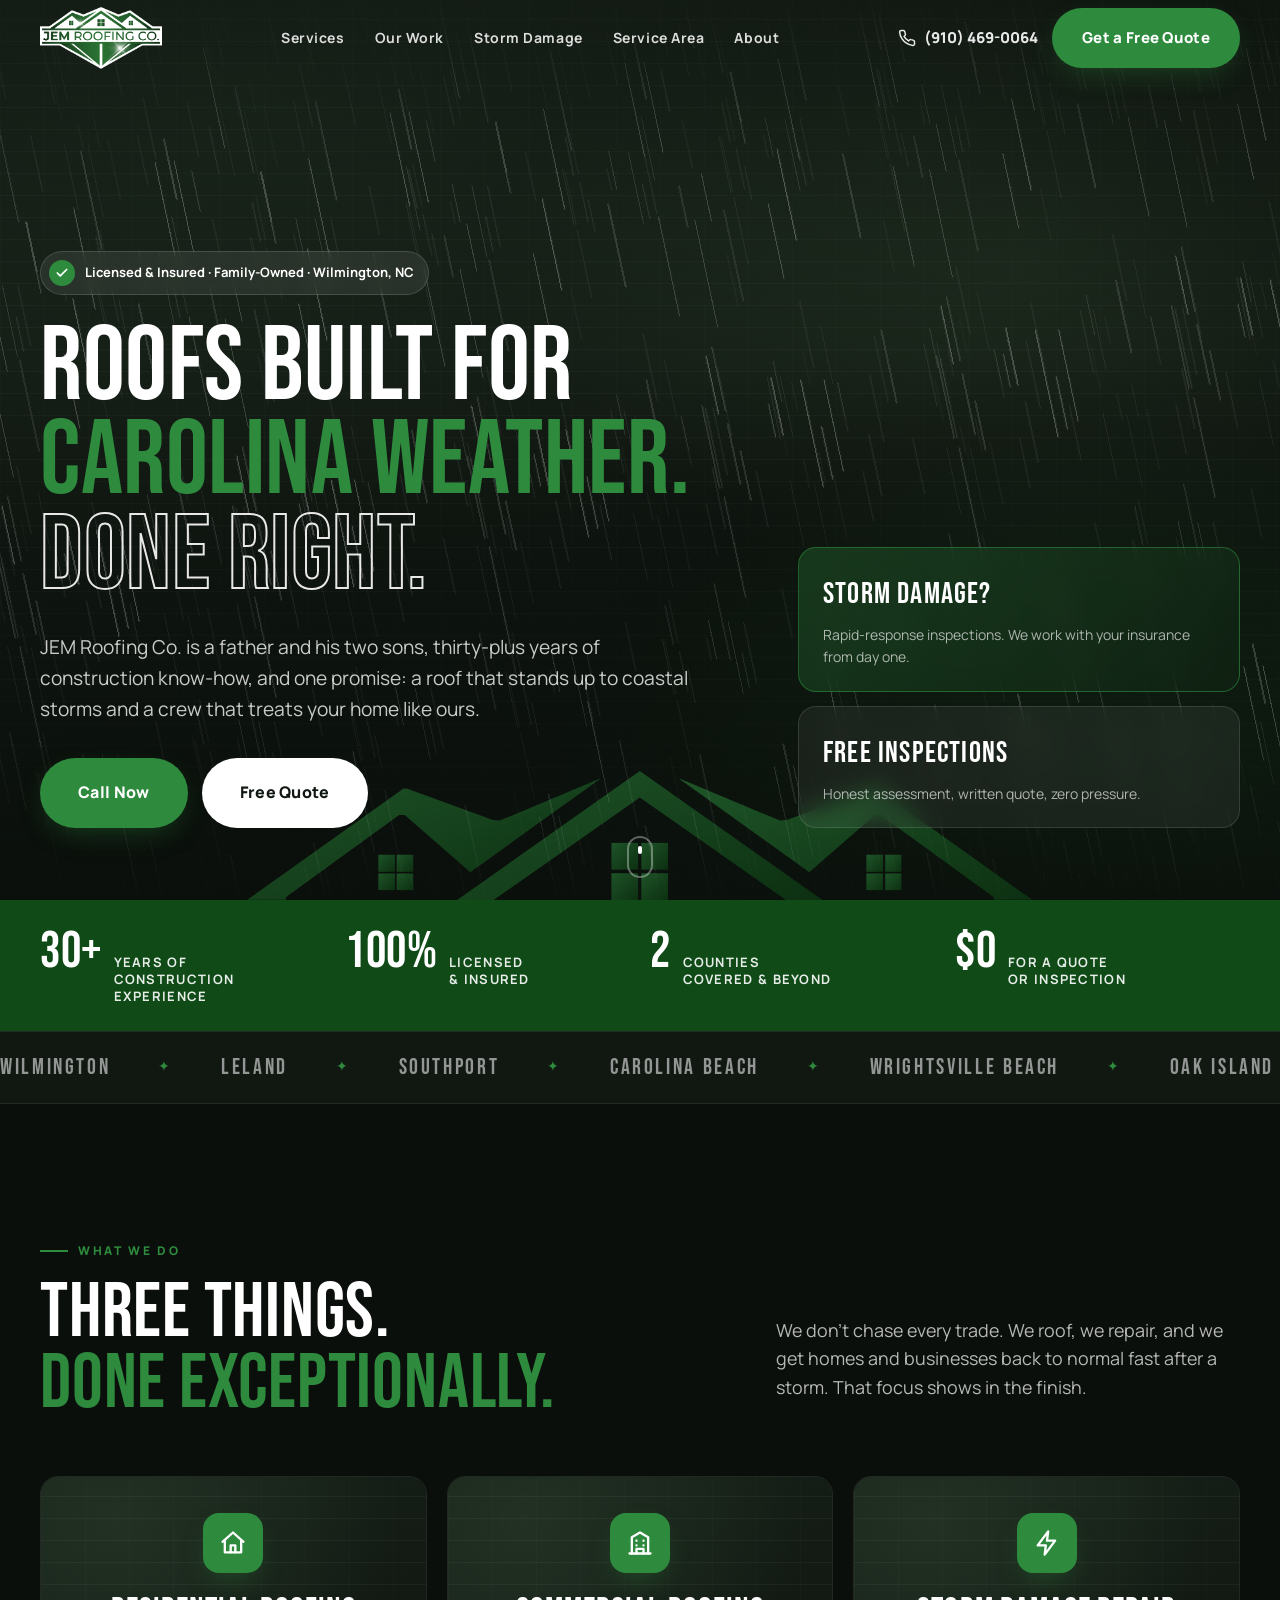
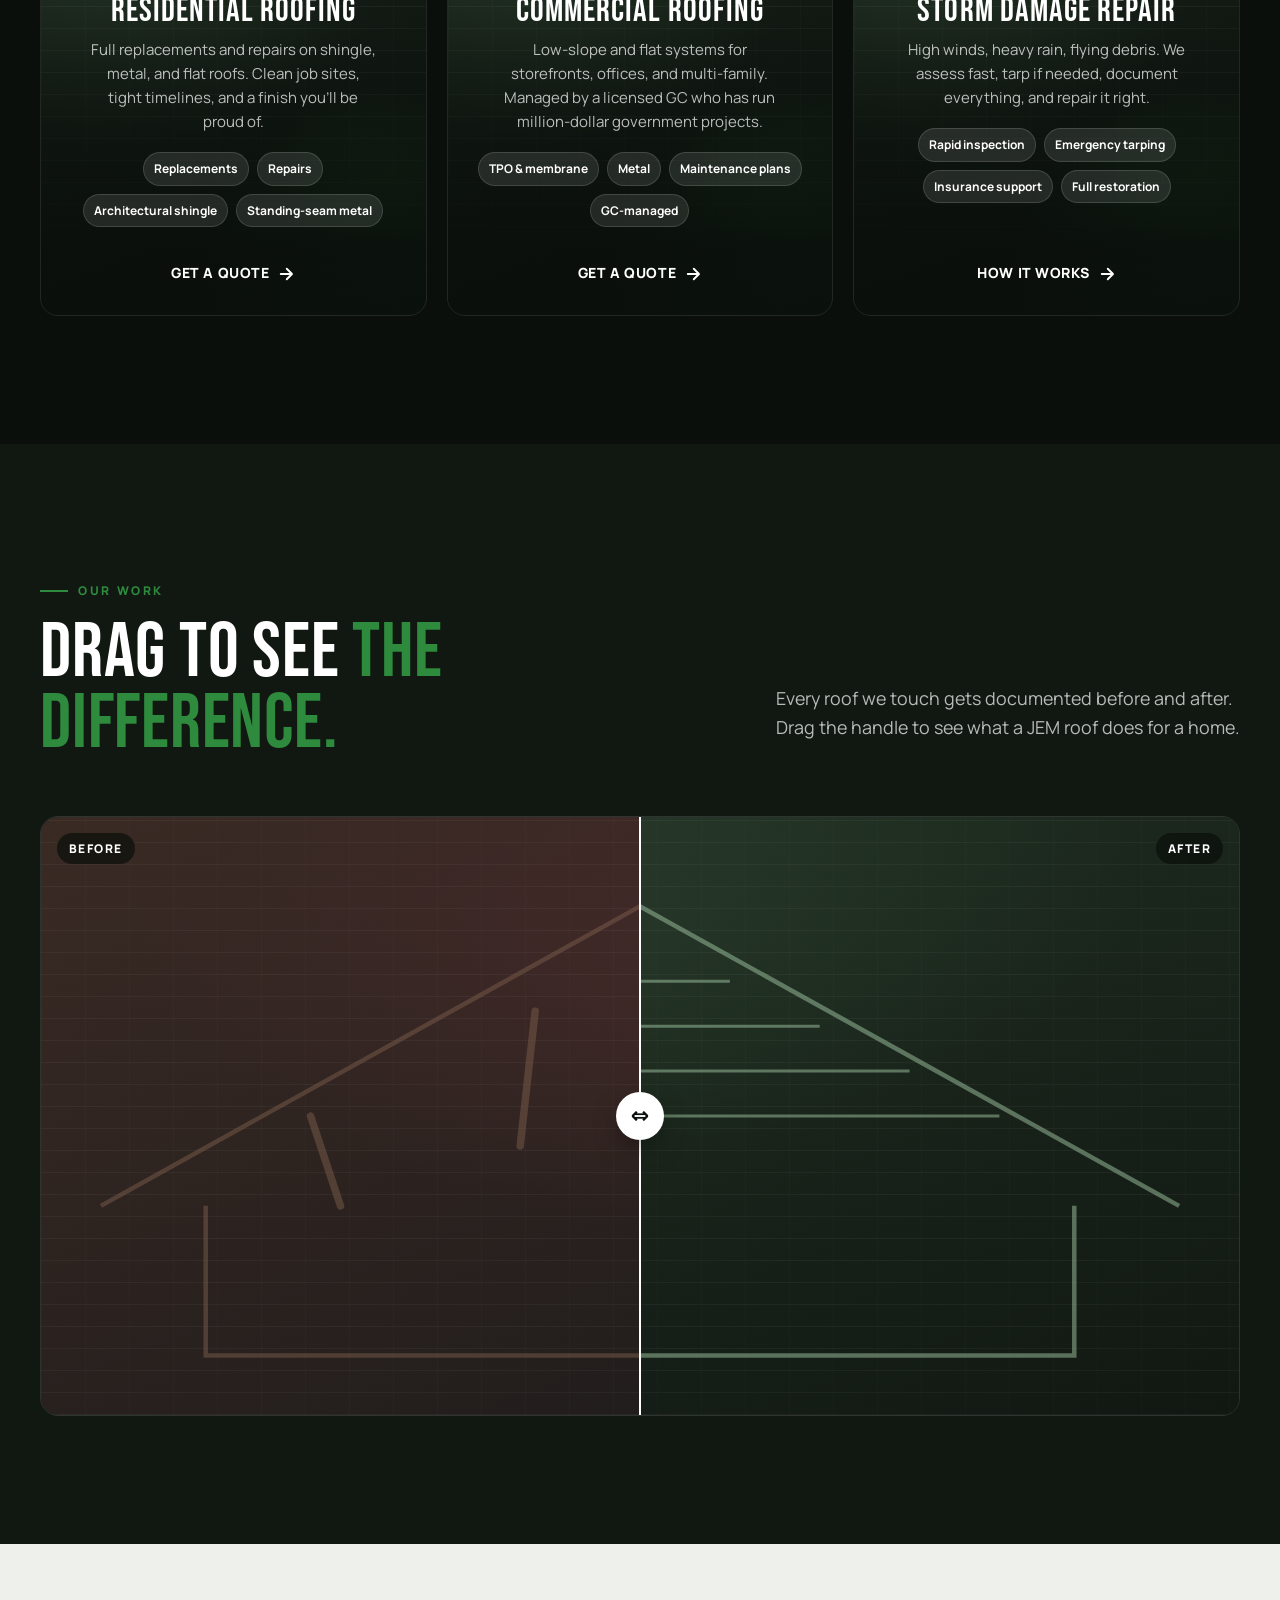
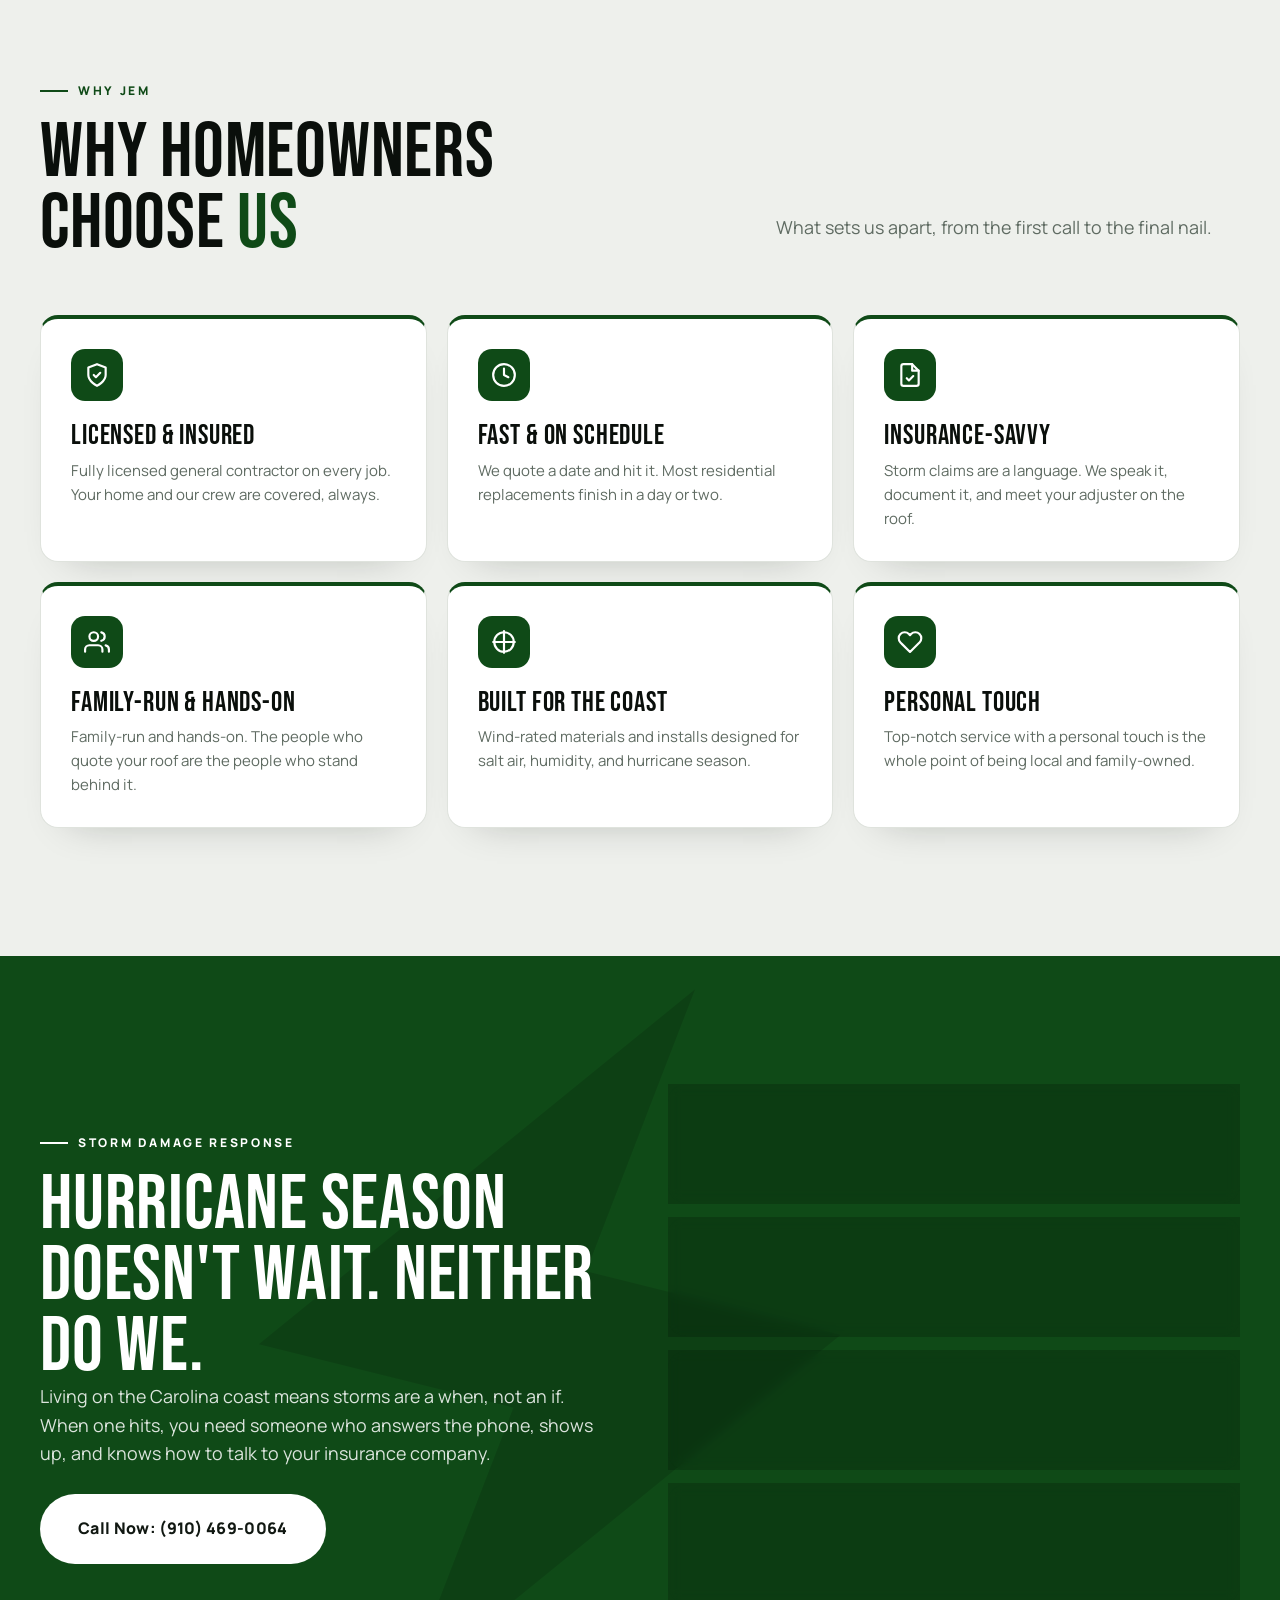
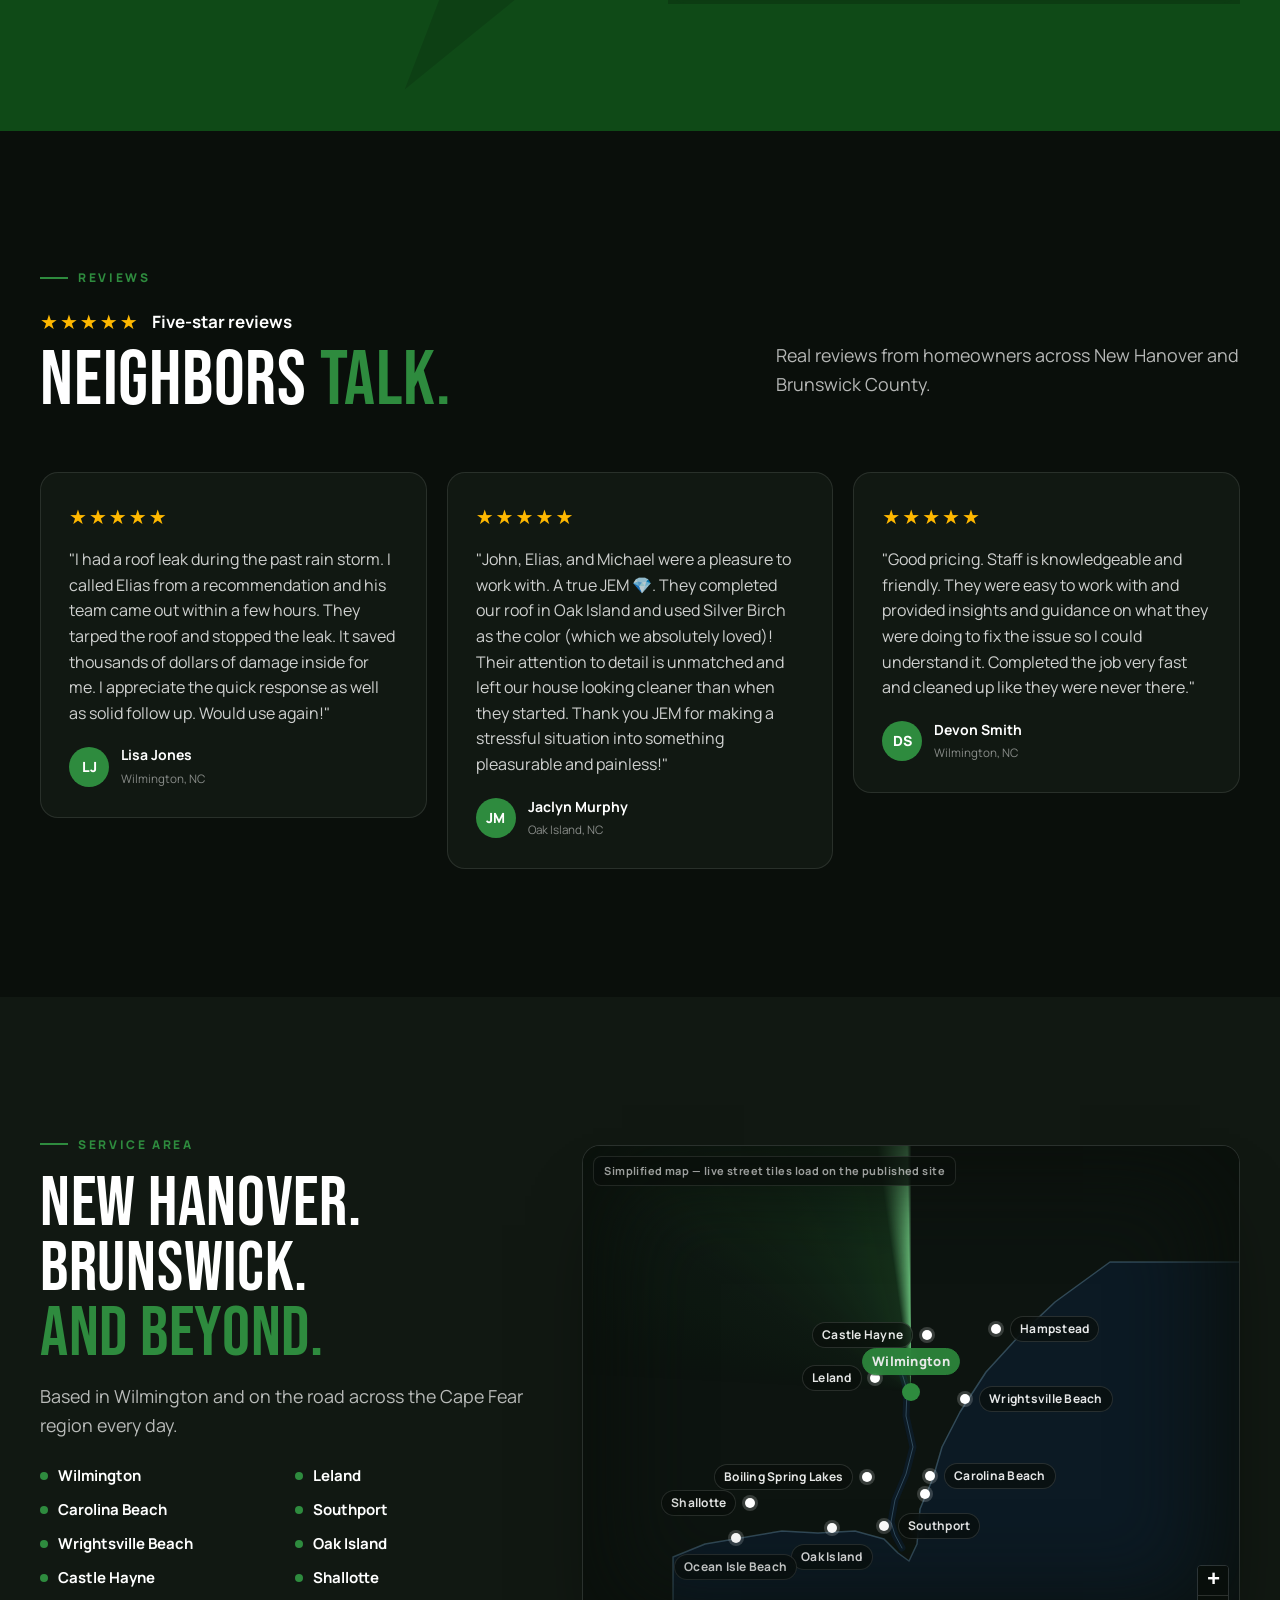
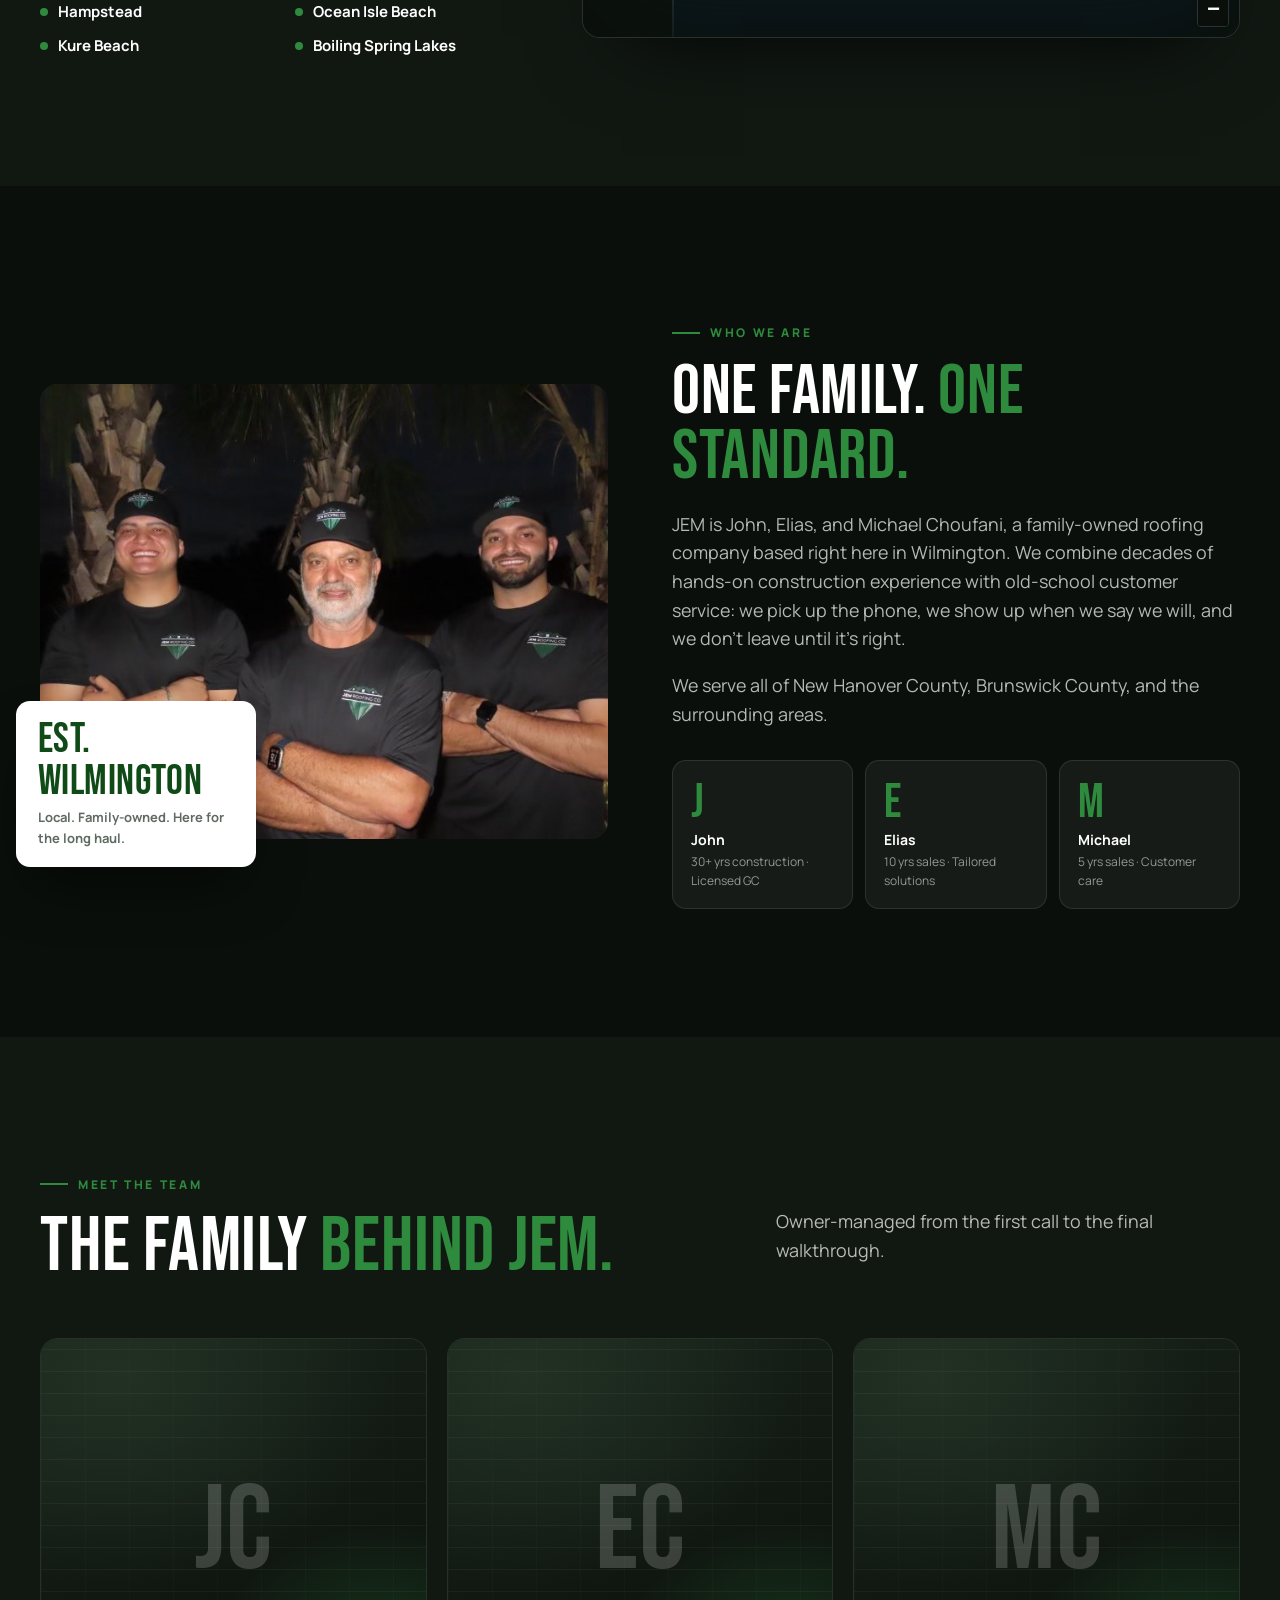
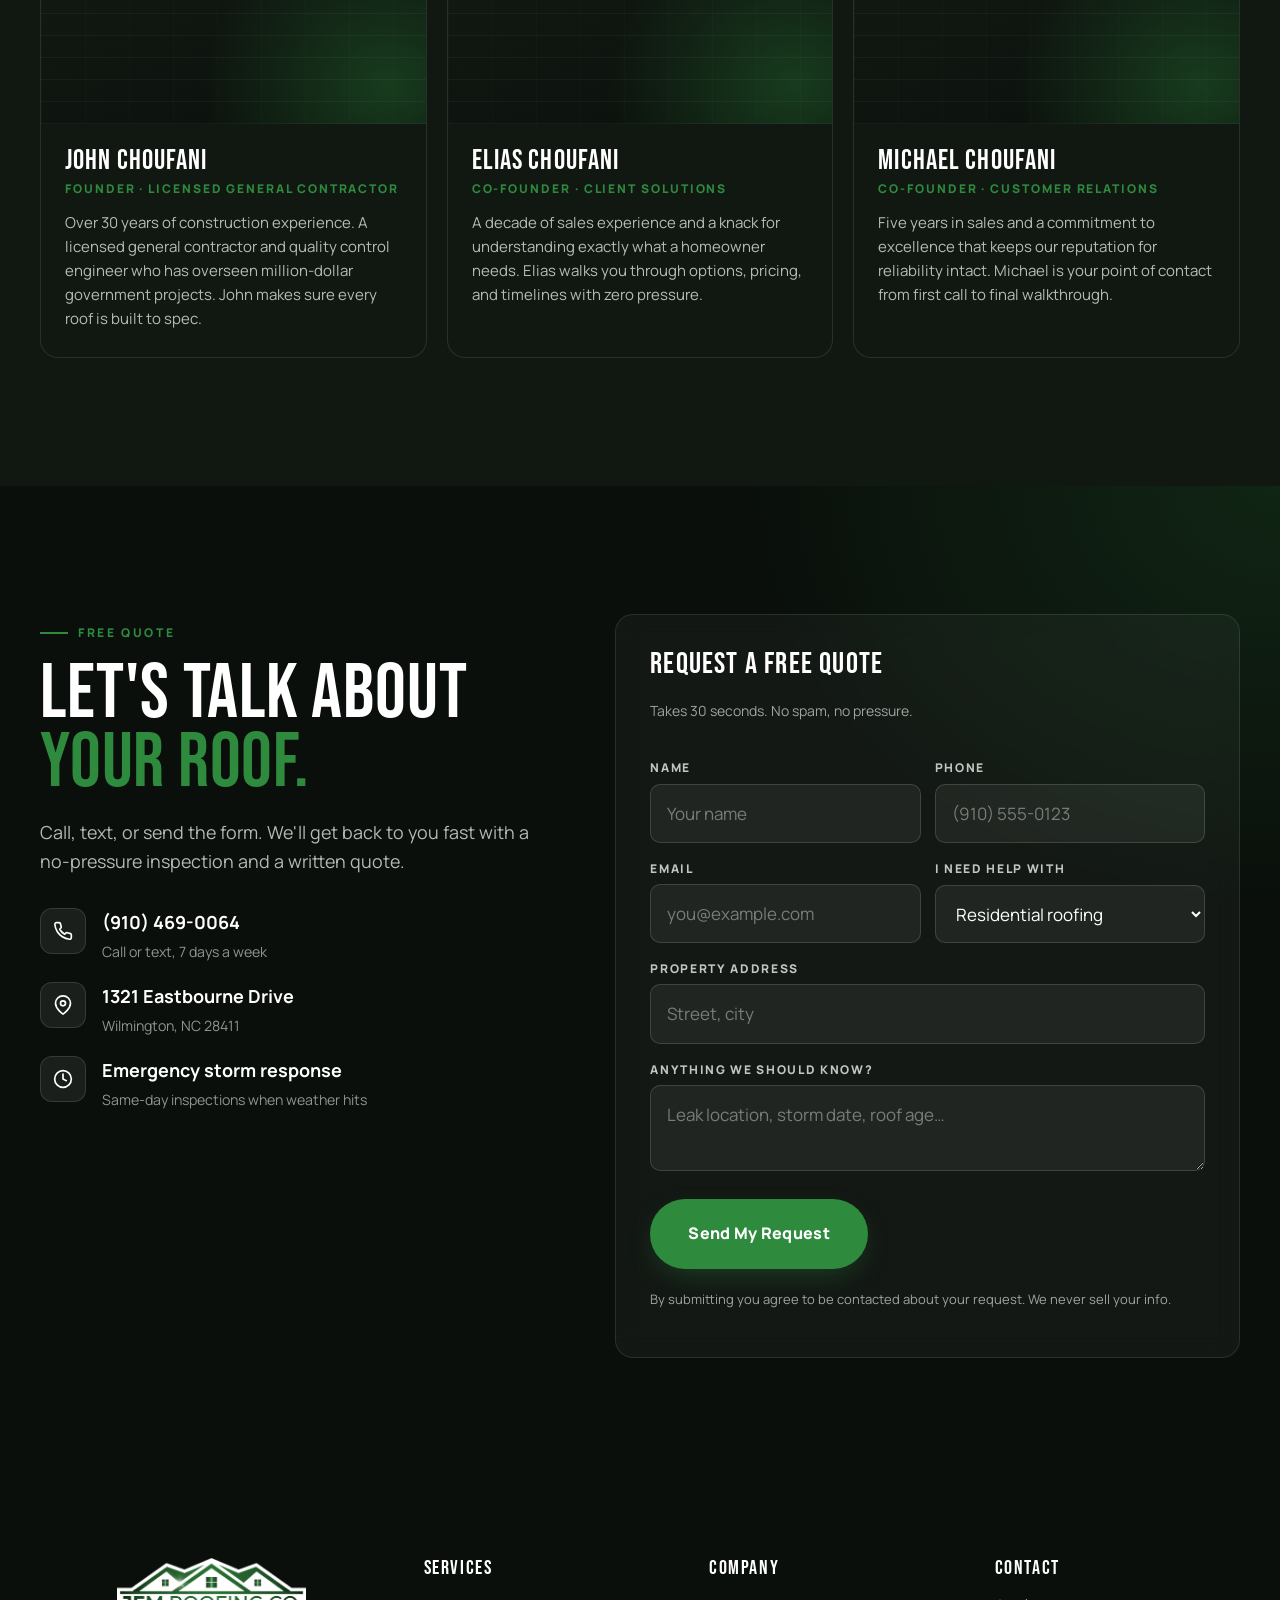
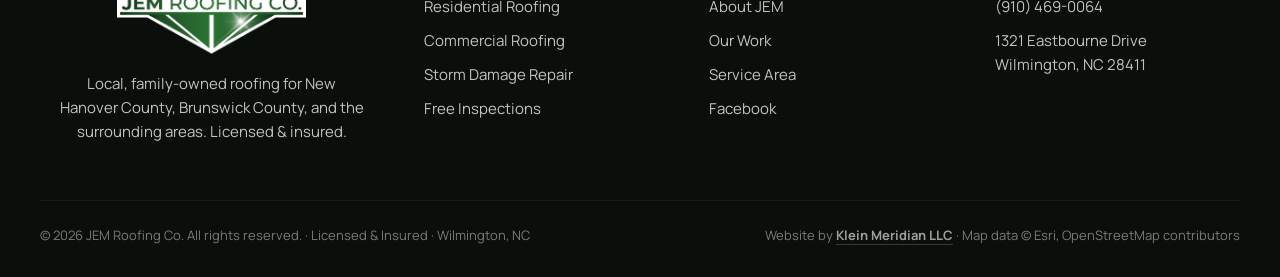
==== index.html @ ba171ad5 "Hero entrance: double the duration of each fade-in Co-Authored-By: Claude Fable 5.1 <noreply@anthrop" ====
<!doctype html>
<html lang="en">
<head>
  <meta charset="utf-8">
  <meta name="viewport" content="width=device-width, initial-scale=1">
  <title>JEM Roofing Co. | Residential, Commercial & Storm Damage Roofing in Wilmington, NC</title>
  <meta name="description" content="JEM Roofing Co. is a family-owned, licensed and insured roofing company in Wilmington, NC. Residential and commercial roofing plus fast storm damage repair across New Hanover and Brunswick County. Free quotes: (910) 469-0064.">
  <meta name="theme-color" content="#0A0F0B">
  <link rel="icon" href="assets/favicon.svg" type="image/svg+xml">
  <link rel="preconnect" href="https://fonts.googleapis.com">
  <link rel="preconnect" href="https://fonts.gstatic.com" crossorigin>
  <link href="https://fonts.googleapis.com/css2?family=Bebas+Neue&family=Manrope:wght@400;500;700;800&display=swap" rel="stylesheet">
  <link rel="stylesheet" href="assets/vendor/leaflet/leaflet.css?v=47">
  <link rel="stylesheet" href="css/base.css?v=47">
  <link rel="stylesheet" href="css/theme.css?v=47">
  <meta property="og:title" content="JEM Roofing Co. — Wilmington, NC">
  <meta property="og:description" content="Family-owned. Licensed & insured. 30+ years of experience. Free quotes.">
  <meta property="og:type" content="website">
  <script type="application/ld+json">
  {"@context":"https://schema.org","@type":"RoofingContractor","name":"JEM Roofing Co.","telephone":"+1-910-469-0064",
   "address":{"@type":"PostalAddress","streetAddress":"1321 Eastbourne Drive","addressLocality":"Wilmington","addressRegion":"NC","postalCode":"28411","addressCountry":"US"},
   "areaServed":["New Hanover County, NC","Brunswick County, NC","Wilmington, NC"],"url":"https://www.jemroofingco.com/"}
  </script>
</head>
<body>

<!-- ================= NAV ================= -->
<header class="nav">
  <div class="container">
    <a class="nav-brand" href="#top" aria-label="JEM Roofing Co. home">
      <img src="assets/img/logo.png" alt="JEM Roofing Co." width="792" height="402">
    </a>
    <nav class="nav-links" aria-label="Primary">
      <a href="#services">Services</a>
      <a href="#work">Our Work</a>
      <a href="#storm">Storm Damage</a>
      <a href="#area">Service Area</a>
      <a href="#about">About</a>
      <a class="btn btn-primary" href="#contact">Free Quote</a>
    </nav>
    <div class="nav-cta">
      <a class="nav-phone" href="tel:+19104690064">
        <svg viewBox="0 0 24 24" fill="none" stroke="currentColor" stroke-width="2" stroke-linecap="round" stroke-linejoin="round"><path d="M22 16.9v3a2 2 0 0 1-2.2 2 19.8 19.8 0 0 1-8.6-3 19.5 19.5 0 0 1-6-6 19.8 19.8 0 0 1-3-8.7A2 2 0 0 1 4.1 2h3a2 2 0 0 1 2 1.7c.1.9.4 1.9.7 2.8a2 2 0 0 1-.5 2.1L8 9.9a16 16 0 0 0 6 6l1.3-1.3a2 2 0 0 1 2.1-.4c.9.3 1.9.6 2.8.7a2 2 0 0 1 1.8 2z"/></svg>
        <span class="label">(910) 469-0064</span>
      </a>
      <a class="btn btn-primary" href="#contact">Get a Free Quote</a>
      <button class="nav-toggle" aria-label="Menu" aria-expanded="false"><span></span><span></span><span></span></button>
    </div>
  </div>
</header>

<main id="top">

<!-- ================= HERO ================= -->
<section class="hero">
  <div class="photo"><img src="assets/img/hero.jpg" alt="" loading="eager"></div>
  <div class="hero-veil"></div>
  <div class="hero-roof" aria-hidden="true">
    <img class="roof-base" src="assets/img/logo-roofs.svg" alt="">
    <img class="roof-flash" src="assets/img/logo-roofs.svg" alt="">
  </div>
  <div class="rain" aria-hidden="true"></div>
  <div class="lightning" aria-hidden="true"></div>
  <div class="container hero-grid">
    <div>
      <div class="hero-badge hero-enter" style="--d:2.65s">
        <span class="dot"><svg viewBox="0 0 24 24" fill="none" stroke="#fff" stroke-width="3" stroke-linecap="round" stroke-linejoin="round"><path d="M20 6 9 17l-5-5"/></svg></span>
        Licensed &amp; Insured · Family-Owned · Wilmington, NC
      </div>
      <h1 class="display">
        <span class="line hero-enter" style="--d:.4s"><span>Roofs built for</span></span>
        <span class="line hero-enter" style="--d:.7s"><span class="accent">Carolina weather.</span></span>
        <span class="line hero-enter" style="--d:1.85s"><span class="outline">Done right.</span></span>
      </h1>
      <p class="hero-copy hero-enter" style="--d:3.45s">JEM Roofing Co. is a father and his two sons, thirty-plus years of construction know-how, and one promise: a roof that stands up to coastal storms and a crew that treats your home like ours.</p>
      <div class="hero-actions hero-enter" style="--d:4.25s">
        <a class="btn btn-primary btn-lg" href="tel:+19104690064">Call Now</a>
        <a class="btn btn-light btn-lg" href="#contact">Free Quote</a>
      </div>
    </div>
    <aside class="hero-side hero-enter" style="--d:5.05s">
      <div class="hero-card urgent">
        <div class="display">Storm damage?</div>
        <p>Rapid-response inspections. We work with your insurance from day one.</p>
      </div>
      <div class="hero-card">
        <div class="display">Free inspections</div>
        <p>Honest assessment, written quote, zero pressure.</p>
      </div>
    </aside>
  </div>
  <div class="scroll-cue" aria-hidden="true"></div>
</section>

<!-- ================= STATS ================= -->
<div class="stats">
  <div class="container">
    <div class="stat"><span class="display" data-count="30" data-suffix="+">0+</span><p>Years of <br>construction experience</p></div>
    <div class="stat"><span class="display">100%</span><p>Licensed <br>&amp; insured</p></div>
    <div class="stat"><span class="display" data-count="2" data-suffix="">0</span><p>Counties <br>covered &amp; beyond</p></div>
    <div class="stat"><span class="display">$0</span><p>For a quote <br>or inspection</p></div>
  </div>
</div>

<div class="marquee" aria-hidden="true">
  <div class="marquee-track">
    <span>Wilmington</span><span>Leland</span><span>Southport</span><span>Carolina Beach</span><span>Wrightsville Beach</span><span>Oak Island</span><span>Hampstead</span><span>Shallotte</span><span>Ocean Isle Beach</span><span>Castle Hayne</span>
    <span>Wilmington</span><span>Leland</span><span>Southport</span><span>Carolina Beach</span><span>Wrightsville Beach</span><span>Oak Island</span><span>Hampstead</span><span>Shallotte</span><span>Ocean Isle Beach</span><span>Castle Hayne</span>
  </div>
</div>

<!-- ================= SERVICES ================= -->
<section class="section services" id="services">
  <div class="container">
    <div class="section-head">
      <div class="reveal">
        <div class="eyebrow">What we do</div>
        <h2 class="display">Three things.<br><em>Done exceptionally.</em></h2>
      </div>
      <p class="lead reveal" data-delay="1">We don't chase every trade. We roof, we repair, and we get homes and businesses back to normal fast after a storm. That focus shows in the finish.</p>
    </div>
    <div class="services-grid">
      <article class="service reveal" data-tilt>
        <div class="photo"><img src="assets/img/residential.jpg" alt="" loading="lazy"></div>
        <div class="service-glow"></div>
        <div class="service-body">
          <div class="service-icon"><svg viewBox="0 0 24 24" fill="none" stroke="currentColor" stroke-width="2" stroke-linecap="round" stroke-linejoin="round"><path d="M3 11 12 3l9 8"/><path d="M5 10v10h14V10"/><path d="M10 20v-6h4v6"/></svg></div>
          <h3 class="display">Residential Roofing</h3>
          <p>Full replacements and repairs on shingle, metal, and flat roofs. Clean job sites, tight timelines, and a finish you'll be proud of.</p>
          <ul><li>Replacements</li><li>Repairs</li><li>Architectural shingle</li><li>Standing-seam metal</li></ul>
          <a class="link-arrow" href="#contact">Get a quote <svg viewBox="0 0 24 24" fill="none" stroke="currentColor" stroke-width="2.5" stroke-linecap="round" stroke-linejoin="round"><path d="M5 12h14M13 5l7 7-7 7"/></svg></a>
        </div>
      </article>
      <article class="service reveal" data-delay="1" data-tilt>
        <div class="photo"><img src="assets/img/commercial.jpg" alt="" loading="lazy"></div>
        <div class="service-glow"></div>
        <div class="service-body">
          <div class="service-icon"><svg viewBox="0 0 24 24" fill="none" stroke="currentColor" stroke-width="2" stroke-linecap="round" stroke-linejoin="round"><path d="M3 21h18"/><path d="M5 21V7l7-4 7 4v14"/><path d="M9 21v-4h6v4"/><path d="M9 10h.01M15 10h.01M9 14h.01M15 14h.01"/></svg></div>
          <h3 class="display">Commercial Roofing</h3>
          <p>Low-slope and flat systems for storefronts, offices, and multi-family. Managed by a licensed GC who has run million-dollar government projects.</p>
          <ul><li>TPO &amp; membrane</li><li>Metal</li><li>Maintenance plans</li><li>GC-managed</li></ul>
          <a class="link-arrow" href="#contact">Get a quote <svg viewBox="0 0 24 24" fill="none" stroke="currentColor" stroke-width="2.5" stroke-linecap="round" stroke-linejoin="round"><path d="M5 12h14M13 5l7 7-7 7"/></svg></a>
        </div>
      </article>
      <article class="service reveal" data-delay="2" data-tilt>
        <div class="photo"><img src="assets/img/storm.jpg" alt="" loading="lazy"></div>
        <div class="service-glow"></div>
        <div class="service-body">
          <div class="service-icon"><svg viewBox="0 0 24 24" fill="none" stroke="currentColor" stroke-width="2" stroke-linecap="round" stroke-linejoin="round"><path d="M13 2 4 14h7l-1 8 9-12h-7z"/></svg></div>
          <h3 class="display">Storm Damage Repair</h3>
          <p>High winds, heavy rain, flying debris. We assess fast, tarp if needed, document everything, and repair it right.</p>
          <ul><li>Rapid inspection</li><li>Emergency tarping</li><li>Insurance support</li><li>Full restoration</li></ul>
          <a class="link-arrow" href="#storm">How it works <svg viewBox="0 0 24 24" fill="none" stroke="currentColor" stroke-width="2.5" stroke-linecap="round" stroke-linejoin="round"><path d="M5 12h14M13 5l7 7-7 7"/></svg></a>
        </div>
      </article>
    </div>
  </div>
</section>

<!-- ================= BEFORE / AFTER ================= -->
<section class="section ba-section" id="work">
  <div class="container">
    <div class="section-head">
      <div class="reveal"><div class="eyebrow">Our work</div><h2 class="display">Drag to see <em>the difference.</em></h2></div>
      <p class="lead reveal" data-delay="1">Every roof we touch gets documented before and after. Drag the handle to see what a JEM roof does for a home.</p>
    <!-- Swap gallery-1.jpg (before) and gallery-2.jpg (after) in assets/img/ for a real job. -->
    </div>
    <div class="ba reveal" data-ba>
      <div class="photo before">
        <img src="assets/img/gallery-1.jpg" alt="Before: storm-damaged roof">
        <svg class="roofsvg" viewBox="0 0 800 400" preserveAspectRatio="xMidYMid slice" aria-hidden="true"><g fill="none" stroke="currentColor" stroke-width="3"><path d="M40 260 400 60l360 200"/><path d="M110 260v100h580V260"/><path d="M180 200l20 60M330 130l-10 90M520 150l30 50M600 220l40-8" stroke-width="5" stroke-linecap="round"/></g></svg>
      </div>
      <div class="photo after">
        <img src="assets/img/gallery-2.jpg" alt="After: new JEM roof">
        <svg class="roofsvg" viewBox="0 0 800 400" preserveAspectRatio="xMidYMid slice" aria-hidden="true"><g fill="none" stroke="currentColor" stroke-width="3"><path d="M40 260 400 60l360 200"/><path d="M110 260v100h580V260"/><path d="M160 200h480M220 170h360M280 140h240M340 110h120" stroke-width="2"/></g></svg>
      </div>
      <div class="handle"></div>
      <span class="tag l">Before</span><span class="tag r">After</span>
      <input type="range" min="0" max="100" value="50" aria-label="Compare before and after">
    </div>
  </div>
</section>

<!-- ================= WHY ================= -->
<section class="section why">
  <div class="container">
    <div class="section-head">
      <div class="reveal"><div class="eyebrow">Why JEM</div><h2 class="display" style="color:var(--dark-900)">Why homeowners<br>choose <em style="color:var(--accent)">us</em></h2></div>
      <p class="lead reveal" data-delay="1">What sets us apart, from the first call to the final nail.</p>
    </div>
    <div class="why-grid">
      <div class="why-card reveal"><div class="icon"><svg viewBox="0 0 24 24" fill="none" stroke="currentColor" stroke-width="2" stroke-linecap="round" stroke-linejoin="round"><path d="M12 22s8-4 8-10V5l-8-3-8 3v7c0 6 8 10 8 10z"/><path d="m9 12 2 2 4-4"/></svg></div><h3 class="display">Licensed &amp; insured</h3><p>Fully licensed general contractor on every job. Your home and our crew are covered, always.</p></div>
      <div class="why-card reveal" data-delay="1"><div class="icon"><svg viewBox="0 0 24 24" fill="none" stroke="currentColor" stroke-width="2" stroke-linecap="round" stroke-linejoin="round"><circle cx="12" cy="12" r="10"/><path d="M12 6v6l4 2"/></svg></div><h3 class="display">Fast &amp; on schedule</h3><p>We quote a date and hit it. Most residential replacements finish in a day or two.</p></div>
      <div class="why-card reveal" data-delay="2"><div class="icon"><svg viewBox="0 0 24 24" fill="none" stroke="currentColor" stroke-width="2" stroke-linecap="round" stroke-linejoin="round"><path d="M14 2H6a2 2 0 0 0-2 2v16a2 2 0 0 0 2 2h12a2 2 0 0 0 2-2V8z"/><path d="M14 2v6h6M9 15l2 2 4-4"/></svg></div><h3 class="display">Insurance-savvy</h3><p>Storm claims are a language. We speak it, document it, and meet your adjuster on the roof.</p></div>
      <div class="why-card reveal"><div class="icon"><svg viewBox="0 0 24 24" fill="none" stroke="currentColor" stroke-width="2" stroke-linecap="round" stroke-linejoin="round"><path d="M17 21v-2a4 4 0 0 0-4-4H5a4 4 0 0 0-4 4v2"/><circle cx="9" cy="7" r="4"/><path d="M23 21v-2a4 4 0 0 0-3-3.9M16 3.1a4 4 0 0 1 0 7.8"/></svg></div><h3 class="display">Family-run &amp; hands-on</h3><p>Family-run and hands-on. The people who quote your roof are the people who stand behind it.</p></div>
      <div class="why-card reveal" data-delay="1"><div class="icon"><svg viewBox="0 0 24 24" fill="none" stroke="currentColor" stroke-width="2" stroke-linecap="round" stroke-linejoin="round"><path d="M12 2v20M2 12h20"/><circle cx="12" cy="12" r="9"/></svg></div><h3 class="display">Built for the coast</h3><p>Wind-rated materials and installs designed for salt air, humidity, and hurricane season.</p></div>
      <div class="why-card reveal" data-delay="2"><div class="icon"><svg viewBox="0 0 24 24" fill="none" stroke="currentColor" stroke-width="2" stroke-linecap="round" stroke-linejoin="round"><path d="M20.8 4.6a5.5 5.5 0 0 0-7.8 0L12 5.7l-1-1.1a5.5 5.5 0 0 0-7.8 7.8l1 1.1L12 21.2l7.8-7.8 1-1a5.5 5.5 0 0 0 0-7.8z"/></svg></div><h3 class="display">Personal touch</h3><p>Top-notch service with a personal touch is the whole point of being local and family-owned.</p></div>
    </div>
  </div>
</section>

<!-- ================= STORM ================= -->
<section class="section storm" id="storm">
  <div class="container storm-grid">
    <div class="reveal">
      <div class="eyebrow" style="color:#fff">Storm damage response</div>
      <h2 class="display">Hurricane season doesn't wait. Neither do we.</h2>
      <p class="lead">Living on the Carolina coast means storms are a when, not an if. When one hits, you need someone who answers the phone, shows up, and knows how to talk to your insurance company.</p>
      <a class="btn btn-light btn-lg" href="tel:+19104690064">Call Now: (910) 469-0064</a>
    </div>
    <div class="steps reveal" data-delay="1">
      <div class="step"><div><h3 class="display">Call us</h3><p>Same-day response. We'll ask a few questions and schedule an inspection immediately.</p></div></div>
      <div class="step"><div><h3 class="display">We inspect &amp; secure</h3><p>Full roof assessment with photos. Emergency tarping to stop further damage if needed.</p></div></div>
      <div class="step"><div><h3 class="display">We handle the claim</h3><p>Detailed documentation and a scope of work your adjuster can act on. We meet them on site.</p></div></div>
      <div class="step"><div><h3 class="display">We rebuild it right</h3><p>Repair or full replacement with quality materials, done by our own crew, backed by our word.</p></div></div>
    </div>
  </div>
</section>

<!-- ================= REVIEWS ================= -->
<section class="section reviews">
  <div class="container">
    <div class="section-head">
      <div class="reveal">
        <div class="eyebrow">Reviews</div>
        <div class="rating"><span class="stars">★★★★★</span><b>Five-star reviews</b></div>
        <h2 class="display">Neighbors <em>talk.</em></h2>
      </div>
      <p class="lead reveal" data-delay="1">Real reviews from homeowners across New Hanover and Brunswick County.</p>
    </div>
    <div class="review-track">
    <div class="review-grid">
      <div class="review reveal"><div class="stars">★★★★★</div><p>"I had a roof leak during the past rain storm. I called Elias from a recommendation and his team came out within a few hours. They tarped the roof and stopped the leak. It saved thousands of dollars of damage inside for me. I appreciate the quick response as well as solid follow up. Would use again!"</p><div class="who"><div class="avatar">LJ</div><div><b>Lisa Jones</b><small>Wilmington, NC</small></div></div></div>
      <div class="review reveal" data-delay="1"><div class="stars">★★★★★</div><p>"John, Elias, and Michael were a pleasure to work with. A true JEM 💎. They completed our roof in Oak Island and used Silver Birch as the color (which we absolutely loved)! Their attention to detail is unmatched and left our house looking cleaner than when they started. Thank you JEM for making a stressful situation into something pleasurable and painless!"</p><div class="who"><div class="avatar">JM</div><div><b>Jaclyn Murphy</b><small>Oak Island, NC</small></div></div></div>
      <div class="review reveal" data-delay="2"><div class="stars">★★★★★</div><p>"Good pricing. Staff is knowledgeable and friendly. They were easy to work with and provided insights and guidance on what they were doing to fix the issue so I could understand it. Completed the job very fast and cleaned up like they were never there."</p><div class="who"><div class="avatar">DS</div><div><b>Devon Smith</b><small>Wilmington, NC</small></div></div></div>
    </div>
    <div class="review-nav" aria-hidden="true">
      <button type="button" class="review-btn" data-dir="-1" aria-label="Previous review"><svg viewBox="0 0 24 24" fill="none" stroke="currentColor" stroke-width="2.5" stroke-linecap="round" stroke-linejoin="round"><path d="M15 18l-6-6 6-6"/></svg></button>
      <div class="review-dots"></div>
      <button type="button" class="review-btn" data-dir="1" aria-label="Next review"><svg viewBox="0 0 24 24" fill="none" stroke="currentColor" stroke-width="2.5" stroke-linecap="round" stroke-linejoin="round"><path d="M9 6l6 6-6 6"/></svg></button>
    </div>
    </div>
  </div>
</section>

<!-- ================= SERVICE AREA ================= -->
<section class="section area" id="area">
  <div class="container area-grid">
    <div class="reveal">
      <div class="eyebrow">Service area</div>
      <h2 class="display" style="font-size:clamp(42px,5.5vw,80px);line-height:.92;margin-bottom:16px">New Hanover.<br>Brunswick.<br><em style="font-style:normal;color:var(--accent)">And beyond.</em></h2>
      <p class="lead">Based in Wilmington and on the road across the Cape Fear region every day.</p>
      <ul class="area-list">
        <li>Wilmington</li><li>Leland</li><li>Carolina Beach</li><li>Southport</li><li>Wrightsville Beach</li><li>Oak Island</li><li>Castle Hayne</li><li>Shallotte</li><li>Hampstead</li><li>Ocean Isle Beach</li><li>Kure Beach</li><li>Boiling Spring Lakes</li>
      </ul>
    </div>
    <div class="area-map reveal" data-delay="1">
      <div id="area-map" role="img" aria-label="Map of the JEM Roofing service area around Wilmington, NC"></div>
      <div class="area-map-fade" aria-hidden="true"></div>
    </div>
  </div>
</section>

<!-- ================= ABOUT ================= -->
<section class="section about" id="about">
  <div class="container about-grid">
    <div class="about-visual reveal">
      <div class="photo"><img src="assets/img/about.jpg" alt="JEM Roofing crew on site" loading="lazy"></div>
      <div class="about-chip"><div class="display">Est. Wilmington</div><p>Local. Family-owned. Here for the long haul.</p></div>
    </div>
    <div class="reveal" data-delay="1">
      <div class="eyebrow">Who we are</div>
      <h2 class="display">One family. <em>One standard.</em></h2>
      <p class="lead">JEM is John, Elias, and Michael Choufani, a family-owned roofing company based right here in Wilmington. We combine decades of hands-on construction experience with old-school customer service: we pick up the phone, we show up when we say we will, and we don't leave until it's right.</p>
      <p class="lead">We serve all of New Hanover County, Brunswick County, and the surrounding areas.</p>
      <div class="jem">
        <div class="jem-letter"><div class="display">J</div><p>John<small>30+ yrs construction · Licensed GC</small></p></div>
        <div class="jem-letter"><div class="display">E</div><p>Elias<small>10 yrs sales · Tailored solutions</small></p></div>
        <div class="jem-letter"><div class="display">M</div><p>Michael<small>5 yrs sales · Customer care</small></p></div>
      </div>
    </div>
  </div>
</section>

<!-- ================= TEAM ================= -->
<section class="section team">
  <div class="container">
    <div class="section-head">
      <div class="reveal"><div class="eyebrow">Meet the team</div><h2 class="display">The family <em>behind JEM.</em></h2></div>
      <p class="lead reveal" data-delay="1">Owner-managed from the first call to the final walkthrough.</p>
    </div>
    <div class="team-grid">
      <article class="member reveal">
        <div class="photo"><img src="assets/img/team-john.jpg" alt="John Choufani" loading="lazy"><span class="initials">JC</span></div>
        <div class="member-body"><h3 class="display">John Choufani</h3><div class="role">Founder · Licensed General Contractor</div>
          <p>Over 30 years of construction experience. A licensed general contractor and quality control engineer who has overseen million-dollar government projects. John makes sure every roof is built to spec.</p></div>
      </article>
      <article class="member reveal" data-delay="1">
        <div class="photo"><img src="assets/img/team-elias.jpg" alt="Elias Choufani" loading="lazy"><span class="initials">EC</span></div>
        <div class="member-body"><h3 class="display">Elias Choufani</h3><div class="role">Co-Founder · Client Solutions</div>
          <p>A decade of sales experience and a knack for understanding exactly what a homeowner needs. Elias walks you through options, pricing, and timelines with zero pressure.</p></div>
      </article>
      <article class="member reveal" data-delay="2">
        <div class="photo"><img src="assets/img/team-michael.jpg" alt="Michael Choufani" loading="lazy"><span class="initials">MC</span></div>
        <div class="member-body"><h3 class="display">Michael Choufani</h3><div class="role">Co-Founder · Customer Relations</div>
          <p>Five years in sales and a commitment to excellence that keeps our reputation for reliability intact. Michael is your point of contact from first call to final walkthrough.</p></div>
      </article>
    </div>
  </div>
</section>

<!-- ================= CONTACT ================= -->
<section class="section contact" id="contact">
  <div class="container contact-grid">
    <div class="reveal">
      <div class="eyebrow">Free quote</div>
      <h2 class="display">Let's talk about <em>your roof.</em></h2>
      <p class="lead">Call, text, or send the form. We'll get back to you fast with a no-pressure inspection and a written quote.</p>
      <div class="contact-info">
        <a href="tel:+19104690064"><span class="ic"><svg viewBox="0 0 24 24" fill="none" stroke="currentColor" stroke-width="2" stroke-linecap="round" stroke-linejoin="round"><path d="M22 16.9v3a2 2 0 0 1-2.2 2 19.8 19.8 0 0 1-8.6-3 19.5 19.5 0 0 1-6-6 19.8 19.8 0 0 1-3-8.7A2 2 0 0 1 4.1 2h3a2 2 0 0 1 2 1.7c.1.9.4 1.9.7 2.8a2 2 0 0 1-.5 2.1L8 9.9a16 16 0 0 0 6 6l1.3-1.3a2 2 0 0 1 2.1-.4c.9.3 1.9.6 2.8.7a2 2 0 0 1 1.8 2z"/></svg></span><span><b>(910) 469-0064</b><small>Call or text, 7 days a week</small></span></a>
        <div><span class="ic"><svg viewBox="0 0 24 24" fill="none" stroke="currentColor" stroke-width="2" stroke-linecap="round" stroke-linejoin="round"><path d="M21 10c0 7-9 13-9 13S3 17 3 10a9 9 0 0 1 18 0z"/><circle cx="12" cy="10" r="3"/></svg></span><span><b>1321 Eastbourne Drive</b><small>Wilmington, NC 28411</small></span></div>
        <div><span class="ic"><svg viewBox="0 0 24 24" fill="none" stroke="currentColor" stroke-width="2" stroke-linecap="round" stroke-linejoin="round"><circle cx="12" cy="12" r="10"/><path d="M12 6v6l4 2"/></svg></span><span><b>Emergency storm response</b><small>Same-day inspections when weather hits</small></span></div>
      </div>
    </div>
    <form class="form contact-form reveal" data-delay="1" action="https://formspree.io/f/YOUR_FORM_ID" method="POST">
      <h3 class="display">Request a free quote</h3>
      <p>Takes 30 seconds. No spam, no pressure.</p>
      <div class="form-fields">
        <div class="form-row">
          <div class="field"><label for="a-name">Name</label><input id="a-name" name="name" type="text" placeholder="Your name" required autocomplete="name"></div>
          <div class="field"><label for="a-phone">Phone</label><input id="a-phone" name="phone" type="tel" placeholder="(910) 555-0123" required autocomplete="tel"></div>
        </div>
        <div class="form-row">
          <div class="field"><label for="a-email">Email</label><input id="a-email" name="email" type="email" placeholder="you@example.com" autocomplete="email"></div>
          <div class="field"><label for="a-service">I need help with</label>
            <select id="a-service" name="service"><option>Residential roofing</option><option>Commercial roofing</option><option>Storm damage</option><option>Roof repair</option><option>Not sure yet</option></select></div>
        </div>
        <div class="field"><label for="a-address">Property address</label><input id="a-address" name="address" type="text" placeholder="Street, city" autocomplete="street-address"></div>
        <div class="field"><label for="a-msg">Anything we should know?</label><textarea id="a-msg" name="message" placeholder="Leak location, storm date, roof age…"></textarea></div>
        <input type="text" name="_gotcha" tabindex="-1" autocomplete="off" style="display:none">
        <button class="btn btn-primary btn-lg" type="submit">Send My Request</button>
        <p class="form-note">By submitting you agree to be contacted about your request. We never sell your info.</p>
      </div>
      <div class="form-success"><b>Got it.</b> Thanks, we'll reach out shortly. Need us sooner? Call <a href="tel:+19104690064"><u>(910) 469-0064</u></a>.</div>
    </form>
  </div>
</section>

</main>

<!-- ================= FOOTER ================= -->
<footer class="footer">
  <div class="container">
    <div class="footer-grid">
      <div class="footer-brand">
        <img src="assets/img/logo.png" alt="JEM Roofing Co." width="792" height="402">
        <p>Local, family-owned roofing for New Hanover County, Brunswick County, and the surrounding areas. Licensed &amp; insured.</p>
      </div>
      <div><h4>Services</h4><ul><li><a href="#services">Residential Roofing</a></li><li><a href="#services">Commercial Roofing</a></li><li><a href="#storm">Storm Damage Repair</a></li><li><a href="#contact">Free Inspections</a></li></ul></div>
      <div><h4>Company</h4><ul><li><a href="#about">About JEM</a></li><li><a href="#work">Our Work</a></li><li><a href="#area">Service Area</a></li><li><a href="https://www.facebook.com/p/JEM-Roofing-Co-61565332473705/" target="_blank" rel="noopener">Facebook</a></li></ul></div>
      <div><h4>Contact</h4><ul><li><a href="tel:+19104690064">(910) 469-0064</a></li><li>1321 Eastbourne Drive<br>Wilmington, NC 28411</li></ul></div>
    </div>
    <div class="footer-bottom">
      <span>© <span data-year></span> JEM Roofing Co. All rights reserved. · Licensed &amp; Insured · Wilmington, NC</span>
      <span class="credit">Website by <a href="https://www.kleinmeridian.com" target="_blank" rel="noopener">Klein Meridian LLC</a> · Map data &copy; Esri, OpenStreetMap contributors</span>
    </div>
  </div>
</footer>

<a class="float-cta" href="#contact" aria-label="Get a free quote"><span class="pulse"></span><svg viewBox="0 0 24 24" fill="none" stroke="currentColor" stroke-width="2.4" stroke-linecap="round" stroke-linejoin="round"><path d="M14 2H6a2 2 0 0 0-2 2v16a2 2 0 0 0 2 2h12a2 2 0 0 0 2-2V8z"/><path d="M14 2v6h6M9 15l2 2 4-4"/></svg>Get a Free Quote</a>

<div class="callbar"><a class="btn btn-primary" href="tel:+19104690064">Call Now</a><a class="btn btn-light" href="#contact">Free Quote</a></div>


<script src="assets/vendor/leaflet/leaflet.js"></script>
<script src="js/main.js?v=47"></script>
<script src="js/map.js?v=47"></script>
</body>
</html>
---- assets/vendor/leaflet/leaflet.css ----
/* required styles */

.leaflet-pane,
.leaflet-tile,
.leaflet-marker-icon,
.leaflet-marker-shadow,
.leaflet-tile-container,
.leaflet-pane > svg,
.leaflet-pane > canvas,
.leaflet-zoom-box,
.leaflet-image-layer,
.leaflet-layer {
	position: absolute;
	left: 0;
	top: 0;
	}
.leaflet-container {
	overflow: hidden;
	}
.leaflet-tile,
.leaflet-marker-icon,
.leaflet-marker-shadow {
	-webkit-user-select: none;
	   -moz-user-select: none;
	        user-select: none;
	  -webkit-user-drag: none;
	}
/* Prevents IE11 from highlighting tiles in blue */
.leaflet-tile::selection {
	background: transparent;
}
/* Safari renders non-retina tile on retina better with this, but Chrome is worse */
.leaflet-safari .leaflet-tile {
	image-rendering: -webkit-optimize-contrast;
	}
/* hack that prevents hw layers "stretching" when loading new tiles */
.leaflet-safari .leaflet-tile-container {
	width: 1600px;
	height: 1600px;
	-webkit-transform-origin: 0 0;
	}
.leaflet-marker-icon,
.leaflet-marker-shadow {
	display: block;
	}
/* .leaflet-container svg: reset svg max-width decleration shipped in Joomla! (joomla.org) 3.x */
/* .leaflet-container img: map is broken in FF if you have max-width: 100% on tiles */
.leaflet-container .leaflet-overlay-pane svg {
	max-width: none !important;
	max-height: none !important;
	}
.leaflet-container .leaflet-marker-pane img,
.leaflet-container .leaflet-shadow-pane img,
.leaflet-container .leaflet-tile-pane img,
.leaflet-container img.leaflet-image-layer,
.leaflet-container .leaflet-tile {
	max-width: none !important;
	max-height: none !important;
	width: auto;
	padding: 0;
	}

.leaflet-container img.leaflet-tile {
	/* See: https://bugs.chromium.org/p/chromium/issues/detail?id=600120 */
	mix-blend-mode: plus-lighter;
}

.leaflet-container.leaflet-touch-zoom {
	-ms-touch-action: pan-x pan-y;
	touch-action: pan-x pan-y;
	}
.leaflet-container.leaflet-touch-drag {
	-ms-touch-action: pinch-zoom;
	/* Fallback for FF which doesn't support pinch-zoom */
	touch-action: none;
	touch-action: pinch-zoom;
}
.leaflet-container.leaflet-touch-drag.leaflet-touch-zoom {
	-ms-touch-action: none;
	touch-action: none;
}
.leaflet-container {
	-webkit-tap-highlight-color: transparent;
}
.leaflet-container a {
	-webkit-tap-highlight-color: rgba(51, 181, 229, 0.4);
}
.leaflet-tile {
	filter: inherit;
	visibility: hidden;
	}
.leaflet-tile-loaded {
	visibility: inherit;
	}
.leaflet-zoom-box {
	width: 0;
	height: 0;
	-moz-box-sizing: border-box;
	     box-sizing: border-box;
	z-index: 800;
	}
/* workaround for https://bugzilla.mozilla.org/show_bug.cgi?id=888319 */
.leaflet-overlay-pane svg {
	-moz-user-select: none;
	}

.leaflet-pane         { z-index: 400; }

.leaflet-tile-pane    { z-index: 200; }
.leaflet-overlay-pane { z-index: 400; }
.leaflet-shadow-pane  { z-index: 500; }
.leaflet-marker-pane  { z-index: 600; }
.leaflet-tooltip-pane   { z-index: 650; }
.leaflet-popup-pane   { z-index: 700; }

.leaflet-map-pane canvas { z-index: 100; }
.leaflet-map-pane svg    { z-index: 200; }

.leaflet-vml-shape {
	width: 1px;
	height: 1px;
	}
.lvml {
	behavior: url(#default#VML);
	display: inline-block;
	position: absolute;
	}


/* control positioning */

.leaflet-control {
	position: relative;
	z-index: 800;
	pointer-events: visiblePainted; /* IE 9-10 doesn't have auto */
	pointer-events: auto;
	}
.leaflet-top,
.leaflet-bottom {
	position: absolute;
	z-index: 1000;
	pointer-events: none;
	}
.leaflet-top {
	top: 0;
	}
.leaflet-right {
	right: 0;
	}
.leaflet-bottom {
	bottom: 0;
	}
.leaflet-left {
	left: 0;
	}
.leaflet-control {
	float: left;
	clear: both;
	}
.leaflet-right .leaflet-control {
	float: right;
	}
.leaflet-top .leaflet-control {
	margin-top: 10px;
	}
.leaflet-bottom .leaflet-control {
	margin-bottom: 10px;
	}
.leaflet-left .leaflet-control {
	margin-left: 10px;
	}
.leaflet-right .leaflet-control {
	margin-right: 10px;
	}


/* zoom and fade animations */

.leaflet-fade-anim .leaflet-popup {
	opacity: 0;
	-webkit-transition: opacity 0.2s linear;
	   -moz-transition: opacity 0.2s linear;
	        transition: opacity 0.2s linear;
	}
.leaflet-fade-anim .leaflet-map-pane .leaflet-popup {
	opacity: 1;
	}
.leaflet-zoom-animated {
	-webkit-transform-origin: 0 0;
	    -ms-transform-origin: 0 0;
	        transform-origin: 0 0;
	}
svg.leaflet-zoom-animated {
	will-change: transform;
}

.leaflet-zoom-anim .leaflet-zoom-animated {
	-webkit-transition: -webkit-transform 0.25s cubic-bezier(0,0,0.25,1);
	   -moz-transition:    -moz-transform 0.25s cubic-bezier(0,0,0.25,1);
	        transition:         transform 0.25s cubic-bezier(0,0,0.25,1);
	}
.leaflet-zoom-anim .leaflet-tile,
.leaflet-pan-anim .leaflet-tile {
	-webkit-transition: none;
	   -moz-transition: none;
	        transition: none;
	}

.leaflet-zoom-anim .leaflet-zoom-hide {
	visibility: hidden;
	}


/* cursors */

.leaflet-interactive {
	cursor: pointer;
	}
.leaflet-grab {
	cursor: -webkit-grab;
	cursor:    -moz-grab;
	cursor:         grab;
	}
.leaflet-crosshair,
.leaflet-crosshair .leaflet-interactive {
	cursor: crosshair;
	}
.leaflet-popup-pane,
.leaflet-control {
	cursor: auto;
	}
.leaflet-dragging .leaflet-grab,
.leaflet-dragging .leaflet-grab .leaflet-interactive,
.leaflet-dragging .leaflet-marker-draggable {
	cursor: move;
	cursor: -webkit-grabbing;
	cursor:    -moz-grabbing;
	cursor:         grabbing;
	}

/* marker & overlays interactivity */
.leaflet-marker-icon,
.leaflet-marker-shadow,
.leaflet-image-layer,
.leaflet-pane > svg path,
.leaflet-tile-container {
	pointer-events: none;
	}

.leaflet-marker-icon.leaflet-interactive,
.leaflet-image-layer.leaflet-interactive,
.leaflet-pane > svg path.leaflet-interactive,
svg.leaflet-image-layer.leaflet-interactive path {
	pointer-events: visiblePainted; /* IE 9-10 doesn't have auto */
	pointer-events: auto;
	}

/* visual tweaks */

.leaflet-container {
	background: #ddd;
	outline-offset: 1px;
	}
.leaflet-container a {
	color: #0078A8;
	}
.leaflet-zoom-box {
	border: 2px dotted #38f;
	background: rgba(255,255,255,0.5);
	}


/* general typography */
.leaflet-container {
	font-family: "Helvetica Neue", Arial, Helvetica, sans-serif;
	font-size: 12px;
	font-size: 0.75rem;
	line-height: 1.5;
	}


/* general toolbar styles */

.leaflet-bar {
	box-shadow: 0 1px 5px rgba(0,0,0,0.65);
	border-radius: 4px;
	}
.leaflet-bar a {
	background-color: #fff;
	border-bottom: 1px solid #ccc;
	width: 26px;
	height: 26px;
	line-height: 26px;
	display: block;
	text-align: center;
	text-decoration: none;
	color: black;
	}
.leaflet-bar a,
.leaflet-control-layers-toggle {
	background-position: 50% 50%;
	background-repeat: no-repeat;
	display: block;
	}
.leaflet-bar a:hover,
.leaflet-bar a:focus {
	background-color: #f4f4f4;
	}
.leaflet-bar a:first-child {
	border-top-left-radius: 4px;
	border-top-right-radius: 4px;
	}
.leaflet-bar a:last-child {
	border-bottom-left-radius: 4px;
	border-bottom-right-radius: 4px;
	border-bottom: none;
	}
.leaflet-bar a.leaflet-disabled {
	cursor: default;
	background-color: #f4f4f4;
	color: #bbb;
	}

.leaflet-touch .leaflet-bar a {
	width: 30px;
	height: 30px;
	line-height: 30px;
	}
.leaflet-touch .leaflet-bar a:first-child {
	border-top-left-radius: 2px;
	border-top-right-radius: 2px;
	}
.leaflet-touch .leaflet-bar a:last-child {
	border-bottom-left-radius: 2px;
	border-bottom-right-radius: 2px;
	}

/* zoom control */

.leaflet-control-zoom-in,
.leaflet-control-zoom-out {
	font: bold 18px 'Lucida Console', Monaco, monospace;
	text-indent: 1px;
	}

.leaflet-touch .leaflet-control-zoom-in, .leaflet-touch .leaflet-control-zoom-out  {
	font-size: 22px;
	}


/* layers control */

.leaflet-control-layers {
	box-shadow: 0 1px 5px rgba(0,0,0,0.4);
	background: #fff;
	border-radius: 5px;
	}
.leaflet-control-layers-toggle {
	background-image: url(images/layers.png);
	width: 36px;
	height: 36px;
	}
.leaflet-retina .leaflet-control-layers-toggle {
	background-image: url(images/layers-2x.png);
	background-size: 26px 26px;
	}
.leaflet-touch .leaflet-control-layers-toggle {
	width: 44px;
	height: 44px;
	}
.leaflet-control-layers .leaflet-control-layers-list,
.leaflet-control-layers-expanded .leaflet-control-layers-toggle {
	display: none;
	}
.leaflet-control-layers-expanded .leaflet-control-layers-list {
	display: block;
	position: relative;
	}
.leaflet-control-layers-expanded {
	padding: 6px 10px 6px 6px;
	color: #333;
	background: #fff;
	}
.leaflet-control-layers-scrollbar {
	overflow-y: scroll;
	overflow-x: hidden;
	padding-right: 5px;
	}
.leaflet-control-layers-selector {
	margin-top: 2px;
	position: relative;
	top: 1px;
	}
.leaflet-control-layers label {
	display: block;
	font-size: 13px;
	font-size: 1.08333em;
	}
.leaflet-control-layers-separator {
	height: 0;
	border-top: 1px solid #ddd;
	margin: 5px -10px 5px -6px;
	}

/* Default icon URLs */
.leaflet-default-icon-path { /* used only in path-guessing heuristic, see L.Icon.Default */
	background-image: url(images/marker-icon.png);
	}


/* attribution and scale controls */

.leaflet-container .leaflet-control-attribution {
	background: #fff;
	background: rgba(255, 255, 255, 0.8);
	margin: 0;
	}
.leaflet-control-attribution,
.leaflet-control-scale-line {
	padding: 0 5px;
	color: #333;
	line-height: 1.4;
	}
.leaflet-control-attribution a {
	text-decoration: none;
	}
.leaflet-control-attribution a:hover,
.leaflet-control-attribution a:focus {
	text-decoration: underline;
	}
.leaflet-attribution-flag {
	display: inline !important;
	vertical-align: baseline !important;
	width: 1em;
	height: 0.6669em;
	}
.leaflet-left .leaflet-control-scale {
	margin-left: 5px;
	}
.leaflet-bottom .leaflet-control-scale {
	margin-bottom: 5px;
	}
.leaflet-control-scale-line {
	border: 2px solid #777;
	border-top: none;
	line-height: 1.1;
	padding: 2px 5px 1px;
	white-space: nowrap;
	-moz-box-sizing: border-box;
	     box-sizing: border-box;
	background: rgba(255, 255, 255, 0.8);
	text-shadow: 1px 1px #fff;
	}
.leaflet-control-scale-line:not(:first-child) {
	border-top: 2px solid #777;
	border-bottom: none;
	margin-top: -2px;
	}
.leaflet-control-scale-line:not(:first-child):not(:last-child) {
	border-bottom: 2px solid #777;
	}

.leaflet-touch .leaflet-control-attribution,
.leaflet-touch .leaflet-control-layers,
.leaflet-touch .leaflet-bar {
	box-shadow: none;
	}
.leaflet-touch .leaflet-control-layers,
.leaflet-touch .leaflet-bar {
	border: 2px solid rgba(0,0,0,0.2);
	background-clip: padding-box;
	}


/* popup */

.leaflet-popup {
	position: absolute;
	text-align: center;
	margin-bottom: 20px;
	}
.leaflet-popup-content-wrapper {
	padding: 1px;
	text-align: left;
	border-radius: 12px;
	}
.leaflet-popup-content {
	margin: 13px 24px 13px 20px;
	line-height: 1.3;
	font-size: 13px;
	font-size: 1.08333em;
	min-height: 1px;
	}
.leaflet-popup-content p {
	margin: 17px 0;
	margin: 1.3em 0;
	}
.leaflet-popup-tip-container {
	width: 40px;
	height: 20px;
	position: absolute;
	left: 50%;
	margin-top: -1px;
	margin-left: -20px;
	overflow: hidden;
	pointer-events: none;
	}
.leaflet-popup-tip {
	width: 17px;
	height: 17px;
	padding: 1px;

	margin: -10px auto 0;
	pointer-events: auto;

	-webkit-transform: rotate(45deg);
	   -moz-transform: rotate(45deg);
	    -ms-transform: rotate(45deg);
	        transform: rotate(45deg);
	}
.leaflet-popup-content-wrapper,
.leaflet-popup-tip {
	background: white;
	color: #333;
	box-shadow: 0 3px 14px rgba(0,0,0,0.4);
	}
.leaflet-container a.leaflet-popup-close-button {
	position: absolute;
	top: 0;
	right: 0;
	border: none;
	text-align: center;
	width: 24px;
	height: 24px;
	font: 16px/24px Tahoma, Verdana, sans-serif;
	color: #757575;
	text-decoration: none;
	background: transparent;
	}
.leaflet-container a.leaflet-popup-close-button:hover,
.leaflet-container a.leaflet-popup-close-button:focus {
	color: #585858;
	}
.leaflet-popup-scrolled {
	overflow: auto;
	}

.leaflet-oldie .leaflet-popup-content-wrapper {
	-ms-zoom: 1;
	}
.leaflet-oldie .leaflet-popup-tip {
	width: 24px;
	margin: 0 auto;

	-ms-filter: "progid:DXImageTransform.Microsoft.Matrix(M11=0.70710678, M12=0.70710678, M21=-0.70710678, M22=0.70710678)";
	filter: progid:DXImageTransform.Microsoft.Matrix(M11=0.70710678, M12=0.70710678, M21=-0.70710678, M22=0.70710678);
	}

.leaflet-oldie .leaflet-control-zoom,
.leaflet-oldie .leaflet-control-layers,
.leaflet-oldie .leaflet-popup-content-wrapper,
.leaflet-oldie .leaflet-popup-tip {
	border: 1px solid #999;
	}


/* div icon */

.leaflet-div-icon {
	background: #fff;
	border: 1px solid #666;
	}


/* Tooltip */
/* Base styles for the element that has a tooltip */
.leaflet-tooltip {
	position: absolute;
	padding: 6px;
	background-color: #fff;
	border: 1px solid #fff;
	border-radius: 3px;
	color: #222;
	white-space: nowrap;
	-webkit-user-select: none;
	-moz-user-select: none;
	-ms-user-select: none;
	user-select: none;
	pointer-events: none;
	box-shadow: 0 1px 3px rgba(0,0,0,0.4);
	}
.leaflet-tooltip.leaflet-interactive {
	cursor: pointer;
	pointer-events: auto;
	}
.leaflet-tooltip-top:before,
.leaflet-tooltip-bottom:before,
.leaflet-tooltip-left:before,
.leaflet-tooltip-right:before {
	position: absolute;
	pointer-events: none;
	border: 6px solid transparent;
	background: transparent;
	content: "";
	}

/* Directions */

.leaflet-tooltip-bottom {
	margin-top: 6px;
}
.leaflet-tooltip-top {
	margin-top: -6px;
}
.leaflet-tooltip-bottom:before,
.leaflet-tooltip-top:before {
	left: 50%;
	margin-left: -6px;
	}
.leaflet-tooltip-top:before {
	bottom: 0;
	margin-bottom: -12px;
	border-top-color: #fff;
	}
.leaflet-tooltip-bottom:before {
	top: 0;
	margin-top: -12px;
	margin-left: -6px;
	border-bottom-color: #fff;
	}
.leaflet-tooltip-left {
	margin-left: -6px;
}
.leaflet-tooltip-right {
	margin-left: 6px;
}
.leaflet-tooltip-left:before,
.leaflet-tooltip-right:before {
	top: 50%;
	margin-top: -6px;
	}
.leaflet-tooltip-left:before {
	right: 0;
	margin-right: -12px;
	border-left-color: #fff;
	}
.leaflet-tooltip-right:before {
	left: 0;
	margin-left: -12px;
	border-right-color: #fff;
	}

/* Printing */

@media print {
	/* Prevent printers from removing background-images of controls. */
	.leaflet-control {
		-webkit-print-color-adjust: exact;
		print-color-adjust: exact;
		}
	}
---- css/base.css ----
/* =========================================================
   JEM Roofing Co. — base styles
   Brand tokens live here.
   ========================================================= */
:root {
  /* ---- brand palette (from the JEM logo: forest green / sage grey / black) ---- */
  --dark-900: #0A0F0B;   /* near-black, green tint */
  --dark-800: #111812;
  --dark-700: #182219;
  --dark-600: #223124;
  --brand:    #0F4A17;   /* deep forest green (logo) */
  --accent:   #2E8B3E;   /* brighter green for CTAs on dark */
  --accent-glow: rgba(46, 139, 62, .45);
  --steel:    #5A7D55;   /* sage green (logo roof facets) */
  --sage:     #A9B1A9;   /* sage grey (logo background) */
  --sand:     #EEF0EC;   /* light grey */
  --sand-2:   #DFE3DD;
  --white:    #FFFFFF;
  --ink:      #101410;
  --muted:    #5F6B62;

  /* ---- type ---- */
  --font-display: 'Bebas Neue', 'Oswald', 'Impact', 'Arial Narrow', sans-serif;
  --font-body: 'Manrope', 'Inter', system-ui, -apple-system, 'Segoe UI', Roboto, sans-serif;

  /* ---- layout ---- */
  --container: 1200px;
  --gutter: clamp(16px, 4vw, 40px);
  --radius: 18px;
  --radius-sm: 10px;
  --nav-h: 76px;

  /* ---- motion ---- */
  --ease: cubic-bezier(.22, 1, .36, 1);
  --dur: .7s;
}

*, *::before, *::after { box-sizing: border-box; }
html { scroll-behavior: smooth; -webkit-text-size-adjust: 100%; }
body {
  margin: 0;
  font-family: var(--font-body);
  font-size: 17px;
  line-height: 1.6;
  color: var(--ink);
  background: var(--white);
  overflow-x: hidden;
}
img, svg, video { max-width: 100%; display: block; }
a { color: inherit; text-decoration: none; }
button { font: inherit; cursor: pointer; }
h1, h2, h3, h4 { margin: 0; line-height: 1.05; font-weight: 400; }
p { margin: 0 0 1em; }
ul { margin: 0; padding: 0; list-style: none; }
:focus-visible { outline: 3px solid var(--steel); outline-offset: 3px; }

.container { width: min(var(--container), 100% - var(--gutter) * 2); margin-inline: auto; }
.section { padding: clamp(72px, 10vw, 128px) 0; position: relative; }
.display { font-family: var(--font-display); letter-spacing: .01em; text-transform: uppercase; }
.eyebrow {
  display: inline-flex; align-items: center; gap: 10px;
  font-size: 12px; font-weight: 800; letter-spacing: .22em; text-transform: uppercase;
  color: var(--accent); margin-bottom: 18px;
}
.eyebrow::before { content: ""; width: 28px; height: 2px; background: currentColor; }
.lead { font-size: clamp(17px, 1.4vw, 20px); color: var(--muted); max-width: 60ch; }
.sr-only { position: absolute; width: 1px; height: 1px; overflow: hidden; clip: rect(0 0 0 0); white-space: nowrap; }

/* ---- buttons ---- */
.btn {
  display: inline-flex; align-items: center; justify-content: center; gap: 10px;
  padding: 16px 28px; border-radius: 999px; border: 2px solid transparent;
  font-weight: 800; font-size: 15px; letter-spacing: .02em; white-space: nowrap;
  transition: transform .25s var(--ease), box-shadow .25s var(--ease), background .25s, color .25s, border-color .25s;
  position: relative; overflow: hidden; isolation: isolate;
}
.btn:hover { transform: translateY(-2px); }
.btn:active { transform: translateY(0); }
.btn svg { width: 18px; height: 18px; flex: none; }
.btn-primary { background: var(--accent); color: #fff; box-shadow: 0 10px 30px -10px var(--accent-glow); }
.btn-primary::after {
  content: ""; position: absolute; inset: 0; z-index: -1;
  background: linear-gradient(120deg, transparent 30%, rgba(255,255,255,.28) 50%, transparent 70%);
  transform: translateX(-120%); transition: transform .8s var(--ease);
}
.btn-primary:hover::after { transform: translateX(120%); }
.btn-primary:hover { box-shadow: 0 18px 40px -12px var(--accent-glow); }
.btn-ghost { background: transparent; color: #fff; border-color: rgba(255,255,255,.35); }
.btn-ghost:hover { border-color: #fff; background: rgba(255,255,255,.08); }
.btn-dark { background: var(--dark-800); color: #fff; }
.btn-dark:hover { background: var(--dark-700); }
.btn-light { background: #fff; color: var(--dark-800); }
.btn-light:hover { background: var(--sand); }
.btn-lg { padding: 20px 36px; font-size: 16px; }

/* ---- nav ---- */
.nav {
  position: fixed; inset: 0 0 auto 0; z-index: 100; height: var(--nav-h);
  display: flex; align-items: center;
  transition: background .35s, box-shadow .35s, height .35s, backdrop-filter .35s;
  color: #fff;
}
.nav .container { display: flex; align-items: center; justify-content: space-between; gap: 24px; }
.nav.is-scrolled { background: rgba(10,15,11,.82); backdrop-filter: blur(14px); -webkit-backdrop-filter: blur(14px); box-shadow: 0 10px 40px -20px rgba(0,0,0,.6); }
.nav-brand { display: inline-flex; align-items: center; color: inherit; }
.nav-brand img { height: 62px; width: auto; }
.nav-links { display: flex; gap: 30px; align-items: center; }
.nav-links .btn { display: none; }
.nav-links a { font-weight: 700; font-size: 14px; letter-spacing: .04em; opacity: .85; position: relative; padding: 6px 0; white-space: nowrap; }
.nav-links a::after { content: ""; position: absolute; left: 0; bottom: 0; height: 2px; width: 0; background: var(--accent); transition: width .3s var(--ease); }
.nav-links a:hover { opacity: 1; }
.nav-links a:hover::after { width: 100%; }
.nav-cta { display: flex; align-items: center; gap: 14px; }
.nav-phone { font-weight: 800; font-size: 15px; display: inline-flex; gap: 8px; align-items: center; opacity: .9; white-space: nowrap; }
.nav-phone svg { width: 18px; height: 18px; }
.nav-toggle { display: none; background: none; border: 0; color: inherit; width: 44px; height: 44px; border-radius: 10px; }
.nav-toggle span { display: block; width: 24px; height: 2px; background: currentColor; margin: 5px auto; transition: transform .3s, opacity .3s; }
.nav.is-open .nav-toggle span:nth-child(1) { transform: translateY(7px) rotate(45deg); }
.nav.is-open .nav-toggle span:nth-child(2) { opacity: 0; }
.nav.is-open .nav-toggle span:nth-child(3) { transform: translateY(-7px) rotate(-45deg); }

@media (max-width: 1100px) { .nav-links { gap: 22px; } .nav-cta .btn { padding: 12px 20px; } }
@media (max-width: 900px) {
  .nav-brand img { height: 52px; }
  .nav-links, .nav-cta .btn { display: none; }
  .nav-toggle { display: block; }
  .nav.is-open .nav-links {
    display: flex; flex-direction: column; align-items: flex-start; gap: 6px;
    position: fixed; top: var(--nav-h); left: 0; right: 0; padding: 24px var(--gutter) 32px;
    background: var(--dark-900); box-shadow: 0 30px 60px -20px rgba(0,0,0,.6);
  }
  .nav.is-open .nav-links a { font-size: 22px; font-family: var(--font-display); letter-spacing: .06em; padding: 10px 0; opacity: 1; }
  .nav.is-open .nav-links .btn { display: inline-flex; margin-top: 12px; font-family: var(--font-body); font-size: 15px; }
  .nav-phone .label { display: none; }
}

/* ---- reveal on scroll ---- */
.reveal { opacity: 0; transform: translateY(28px); transition: opacity var(--dur) var(--ease), transform var(--dur) var(--ease); }
.reveal.is-in { opacity: 1; transform: none; }
.reveal[data-delay="1"] { transition-delay: .1s; }
.reveal[data-delay="2"] { transition-delay: .2s; }
.reveal[data-delay="3"] { transition-delay: .3s; }
.reveal[data-delay="4"] { transition-delay: .4s; }
@media (prefers-reduced-motion: reduce) {
  .reveal { opacity: 1; transform: none; transition: none; }
  html { scroll-behavior: auto; }
  *, *::before, *::after { animation-duration: .001s !important; animation-iteration-count: 1 !important; transition-duration: .001s !important; }
}

/* ---- photo slots: real photo layered over a styled fallback ---- */
.photo {
  position: relative; overflow: hidden; background: var(--dark-700);
  background-image: radial-gradient(120% 90% at 20% 10%, var(--dark-600), transparent 60%),
                    radial-gradient(80% 70% at 90% 90%, rgba(46,139,62,.35), transparent 60%),
                    linear-gradient(160deg, var(--dark-700), var(--dark-900));
}
.photo img { position: absolute; inset: 0; width: 100%; height: 100%; object-fit: cover; }
.photo img.is-missing { display: none; }
.photo::before { /* subtle shingle texture on fallback */
  content: ""; position: absolute; inset: 0; opacity: .12; pointer-events: none;
  background-image: repeating-linear-gradient(0deg, rgba(255,255,255,.35) 0 1px, transparent 1px 22px),
                    repeating-linear-gradient(90deg, rgba(255,255,255,.15) 0 1px, transparent 1px 44px);
}
.photo.has-img::before { display: none; }

/* ---- forms ---- */
.form { display: grid; gap: 14px; }
.form-fields { display: grid; gap: 16px; }
.form-row { display: grid; gap: 14px; grid-template-columns: 1fr 1fr; }
@media (max-width: 600px) { .form-row { grid-template-columns: 1fr; } }
.field { display: grid; gap: 6px; }
.field label { font-size: 12px; font-weight: 800; letter-spacing: .14em; text-transform: uppercase; opacity: .75; }
.field input, .field select, .field textarea {
  width: 100%; padding: 15px 16px; border-radius: var(--radius-sm);
  border: 1.5px solid rgba(255,255,255,.14); background: rgba(255,255,255,.06); color: inherit;
  font: inherit; transition: border-color .2s, background .2s, box-shadow .2s;
}
.field input::placeholder, .field textarea::placeholder { color: rgba(255,255,255,.4); }
.field input:focus, .field select:focus, .field textarea:focus { outline: none; border-color: var(--accent); background: rgba(255,255,255,.1); box-shadow: 0 0 0 4px rgba(46,139,62,.18); }
.field textarea { min-height: 84px; resize: vertical; }
.form-fields > .btn { margin-top: 12px; justify-self: start; }
@media (max-width: 700px) { .form-fields > .btn { justify-self: stretch; } .form-note { text-align: center; } }
.form-note { font-size: 13px; opacity: .6; margin-top: 4px; }
.form-success { display: none; padding: 20px; border-radius: var(--radius-sm); background: rgba(52,199,89,.15); border: 1px solid rgba(52,199,89,.5); }
.form.is-sent .form-success { display: block; }
.form.is-sent .form-fields { display: none; }

/* ---- footer ---- */
.footer { background: var(--dark-900); color: rgba(255,255,255,.75); padding: 72px 0 32px; font-size: 15px; }
.footer-grid { display: grid; grid-template-columns: 1.4fr 1fr 1fr 1fr; gap: 40px; }
.footer h4 { color: #fff; font-family: var(--font-display); font-size: 20px; letter-spacing: .08em; margin-bottom: 16px; }
.footer li { margin-bottom: 10px; }
.footer a:hover { color: #fff; }
.footer-brand { text-align: center; }
.footer-brand img { height: 96px; width: auto; margin: 0 auto 18px; }
.footer-brand p { margin: 0 auto; max-width: 34ch; }
.footer-bottom .credit a { color: #fff; font-weight: 700; border-bottom: 1px solid rgba(255,255,255,.3); }
.footer-bottom .credit a:hover { border-bottom-color: #fff; }
.footer-bottom { margin-top: 56px; padding-top: 24px; border-top: 1px solid rgba(255,255,255,.1); display: flex; justify-content: space-between; gap: 16px; flex-wrap: wrap; font-size: 13px; opacity: .6; }
@media (max-width: 900px) { .footer-grid { grid-template-columns: 1fr 1fr; } }
@media (max-width: 520px) { .footer-grid { grid-template-columns: 1fr; } }

/* ---- mobile sticky call bar ---- */
.callbar { display: none; }
@media (max-width: 700px) {
  .callbar {
    position: fixed; left: 12px; right: 12px; bottom: 12px; z-index: 150;
    display: grid; grid-template-columns: 1fr 1fr; gap: 8px; padding: 8px;
    border-radius: 16px; background: rgba(10,15,11,.92); backdrop-filter: blur(10px);
    border: 1px solid rgba(255,255,255,.12); box-shadow: 0 20px 40px -16px rgba(0,0,0,.7);
    transform: translateY(200%); visibility: hidden; transition: transform .4s var(--ease), visibility 0s .4s;
  }
  .callbar.is-visible { transform: none; visibility: visible; transition-delay: 0s; }
  .callbar .btn { padding: 14px 12px; font-size: 14px; }
}
---- css/theme.css ----
/* =========================================================
   "Stormproof" theme: bold, dark, cinematic
   ========================================================= */
body { background: var(--dark-900); color: #fff; }
.lead { color: rgba(255,255,255,.7); }

/* ---------- hero ---------- */
.hero {
  position: relative; min-height: 100svh; display: grid; align-items: end;
  padding: calc(var(--nav-h) + 40px) 0 72px; overflow: hidden; isolation: isolate;
}
.hero .photo { position: absolute; inset: 0; z-index: -3; }
.hero .photo img { opacity: .55; filter: saturate(.8) contrast(1.1); transform: scale(1.06); animation: heroZoom 18s var(--ease) forwards; }
@keyframes heroZoom { to { transform: scale(1); } }
.hero-veil { position: absolute; inset: 0; z-index: -2;
  background: linear-gradient(180deg, rgba(10,15,11,.55) 0%, rgba(10,15,11,.25) 40%, rgba(10,15,11,.92) 100%),
              radial-gradient(60% 50% at 80% 30%, rgba(90,125,85,.25), transparent 70%);
}
/* rain: seamless streak tile, scrolled by exactly one tile height, rotated as a whole layer */
.rain { position: absolute; inset: 0; z-index: -1; pointer-events: none; overflow: hidden; opacity: .32; mix-blend-mode: screen;
  -webkit-mask-image: linear-gradient(180deg, transparent, #000 20%, #000 75%, transparent);
          mask-image: linear-gradient(180deg, transparent, #000 20%, #000 75%, transparent);
}
.rain::before, .rain::after { content: ""; position: absolute; inset: -40%; transform: rotate(-12deg); will-change: background-position;
  background-image: url("data:image/svg+xml,%3Csvg xmlns=%22http://www.w3.org/2000/svg%22 width=%22240%22 height=%22720%22 viewBox=%220 0 240 720%22%3E%3Cline x1=%2277.7%22 y1=%22404%22 x2=%2277.7%22 y2=%22453%22 stroke=%22white%22 stroke-width=%220.8%22 stroke-linecap=%22round%22 opacity=%220.39%22/%3E%3Cline x1=%22128.6%22 y1=%22596%22 x2=%22128.6%22 y2=%22672%22 stroke=%22white%22 stroke-width=%220.8%22 stroke-linecap=%22round%22 opacity=%220.85%22/%3E%3Cline x1=%2251.5%22 y1=%22444%22 x2=%2251.5%22 y2=%22485%22 stroke=%22white%22 stroke-width=%221.2%22 stroke-linecap=%22round%22 opacity=%220.39%22/%3E%3Cline x1=%2221.8%22 y1=%2260%22 x2=%2221.8%22 y2=%22144%22 stroke=%22white%22 stroke-width=%221.4%22 stroke-linecap=%22round%22 opacity=%220.42%22/%3E%3Cline x1=%2253.6%22 y1=%22596%22 x2=%2253.6%22 y2=%22706%22 stroke=%22white%22 stroke-width=%220.8%22 stroke-linecap=%22round%22 opacity=%220.67%22/%3E%3Cline x1=%2295.2%22 y1=%2247%22 x2=%2295.2%22 y2=%22105%22 stroke=%22white%22 stroke-width=%221.4%22 stroke-linecap=%22round%22 opacity=%220.82%22/%3E%3Cline x1=%2269.5%22 y1=%22553%22 x2=%2269.5%22 y2=%22601%22 stroke=%22white%22 stroke-width=%220.8%22 stroke-linecap=%22round%22 opacity=%220.66%22/%3E%3Cline x1=%22134.5%22 y1=%22105%22 x2=%22134.5%22 y2=%22158%22 stroke=%22white%22 stroke-width=%221.4%22 stroke-linecap=%22round%22 opacity=%220.66%22/%3E%3Cline x1=%2245.1%22 y1=%22560%22 x2=%2245.1%22 y2=%22602%22 stroke=%22white%22 stroke-width=%220.8%22 stroke-linecap=%22round%22 opacity=%220.66%22/%3E%3Cline x1=%22148.6%22 y1=%22544%22 x2=%22148.6%22 y2=%22637%22 stroke=%22white%22 stroke-width=%221.2%22 stroke-linecap=%22round%22 opacity=%220.78%22/%3E%3Cline x1=%22111.7%22 y1=%22370%22 x2=%22111.7%22 y2=%22458%22 stroke=%22white%22 stroke-width=%221%22 stroke-linecap=%22round%22 opacity=%220.49%22/%3E%3Cline x1=%2243.1%22 y1=%2283%22 x2=%2243.1%22 y2=%22144%22 stroke=%22white%22 stroke-width=%221.4%22 stroke-linecap=%22round%22 opacity=%220.52%22/%3E%3Cline x1=%22118.8%22 y1=%22459%22 x2=%22118.8%22 y2=%22532%22 stroke=%22white%22 stroke-width=%221%22 stroke-linecap=%22round%22 opacity=%220.68%22/%3E%3Cline x1=%2217.6%22 y1=%22428%22 x2=%2217.6%22 y2=%22523%22 stroke=%22white%22 stroke-width=%221%22 stroke-linecap=%22round%22 opacity=%220.77%22/%3E%3Cline x1=%2236.5%22 y1=%22431%22 x2=%2236.5%22 y2=%22523%22 stroke=%22white%22 stroke-width=%220.8%22 stroke-linecap=%22round%22 opacity=%220.88%22/%3E%3Cline x1=%2218.6%22 y1=%22586%22 x2=%2218.6%22 y2=%22687%22 stroke=%22white%22 stroke-width=%221%22 stroke-linecap=%22round%22 opacity=%220.54%22/%3E%3Cline x1=%2284.0%22 y1=%22593%22 x2=%2284.0%22 y2=%22686%22 stroke=%22white%22 stroke-width=%221.2%22 stroke-linecap=%22round%22 opacity=%220.39%22/%3E%3Cline x1=%2222.5%22 y1=%22485%22 x2=%2222.5%22 y2=%22549%22 stroke=%22white%22 stroke-width=%220.8%22 stroke-linecap=%22round%22 opacity=%220.38%22/%3E%3Cline x1=%22168.4%22 y1=%22456%22 x2=%22168.4%22 y2=%22559%22 stroke=%22white%22 stroke-width=%221%22 stroke-linecap=%22round%22 opacity=%220.74%22/%3E%3Cline x1=%22212.9%22 y1=%2223%22 x2=%22212.9%22 y2=%2297%22 stroke=%22white%22 stroke-width=%221.2%22 stroke-linecap=%22round%22 opacity=%220.55%22/%3E%3Cline x1=%22146.6%22 y1=%2260%22 x2=%22146.6%22 y2=%22153%22 stroke=%22white%22 stroke-width=%221%22 stroke-linecap=%22round%22 opacity=%220.77%22/%3E%3Cline x1=%2231.0%22 y1=%22407%22 x2=%2231.0%22 y2=%22468%22 stroke=%22white%22 stroke-width=%221.2%22 stroke-linecap=%22round%22 opacity=%220.85%22/%3E%3Cline x1=%22119.2%22 y1=%22459%22 x2=%22119.2%22 y2=%22510%22 stroke=%22white%22 stroke-width=%221.2%22 stroke-linecap=%22round%22 opacity=%220.65%22/%3E%3Cline x1=%22212.0%22 y1=%22563%22 x2=%22212.0%22 y2=%22648%22 stroke=%22white%22 stroke-width=%221%22 stroke-linecap=%22round%22 opacity=%220.74%22/%3E%3Cline x1=%22236.8%22 y1=%22236%22 x2=%22236.8%22 y2=%22314%22 stroke=%22white%22 stroke-width=%221%22 stroke-linecap=%22round%22 opacity=%220.4%22/%3E%3Cline x1=%2236.3%22 y1=%2212%22 x2=%2236.3%22 y2=%2271%22 stroke=%22white%22 stroke-width=%221.2%22 stroke-linecap=%22round%22 opacity=%220.81%22/%3E%3Cline x1=%2243.8%22 y1=%224%22 x2=%2243.8%22 y2=%2270%22 stroke=%22white%22 stroke-width=%221%22 stroke-linecap=%22round%22 opacity=%220.58%22/%3E%3Cline x1=%2288.6%22 y1=%22326%22 x2=%2288.6%22 y2=%22428%22 stroke=%22white%22 stroke-width=%221%22 stroke-linecap=%22round%22 opacity=%220.73%22/%3E%3Cline x1=%22123.7%22 y1=%2255%22 x2=%22123.7%22 y2=%22164%22 stroke=%22white%22 stroke-width=%221.2%22 stroke-linecap=%22round%22 opacity=%220.84%22/%3E%3Cline x1=%22187.2%22 y1=%22401%22 x2=%22187.2%22 y2=%22502%22 stroke=%22white%22 stroke-width=%221.2%22 stroke-linecap=%22round%22 opacity=%220.57%22/%3E%3Cline x1=%2224.8%22 y1=%2263%22 x2=%2224.8%22 y2=%22144%22 stroke=%22white%22 stroke-width=%221%22 stroke-linecap=%22round%22 opacity=%220.39%22/%3E%3Cline x1=%2250.1%22 y1=%22112%22 x2=%2250.1%22 y2=%22162%22 stroke=%22white%22 stroke-width=%221%22 stroke-linecap=%22round%22 opacity=%220.68%22/%3E%3Cline x1=%2224.6%22 y1=%22154%22 x2=%2224.6%22 y2=%22256%22 stroke=%22white%22 stroke-width=%221.4%22 stroke-linecap=%22round%22 opacity=%220.41%22/%3E%3Cline x1=%2287.3%22 y1=%2272%22 x2=%2287.3%22 y2=%22105%22 stroke=%22white%22 stroke-width=%221%22 stroke-linecap=%22round%22 opacity=%220.69%22/%3E%3C/svg%3E"); background-repeat: repeat;
}
.rain::before { background-size: 240px 720px; animation: rainFall .75s linear infinite; }
.rain::after  { background-size: 160px 480px; opacity: .5; animation: rainFall2 .7s linear infinite; }
@keyframes rainFall  { to { background-position: 0 720px; } }
@keyframes rainFall2 { to { background-position: 0 480px; } }
.lightning { position: absolute; inset: 0; z-index: -1; background: #fff; opacity: 0; pointer-events: none; animation: flash 11s infinite; }
@keyframes flash { 0%, 92.5%, 93.5%, 94.2%, 100% { opacity: 0; } 93% { opacity: .18; } 94% { opacity: .08; } }
/* page-load sequence: rain + roofs first, then the copy enters top to bottom */
.hero-enter { opacity: 0; transform: translateY(26px); animation: heroIn 1.8s var(--ease) forwards; animation-delay: var(--d, 0s); }
.hero h1 .line.hero-enter { animation-duration: 2s; }
@keyframes heroIn { to { opacity: 1; transform: none; } }
@media (prefers-reduced-motion: reduce) { .hero-enter { animation: none; opacity: 1; transform: none; } }

/* the three roofs from the JEM logo, behind the rain; the white copy flashes with the lightning */
.hero-roof { position: absolute; left: 50%; transform: translateX(-50%); bottom: 0; width: min(78vw, 1150px); z-index: -2; pointer-events: none; }
.hero-roof img { display: block; width: 100%; height: auto; }
.hero-roof .roof-base { opacity: .55; animation: roofBase 11s infinite; }
.hero-roof .roof-flash { position: absolute; inset: 0; opacity: 0; filter: brightness(0) invert(1); animation: roofFlash 11s infinite; }
@keyframes roofBase { 0%, 92.5%, 94.6%, 100% { filter: saturate(.7) brightness(.8); } 93% { filter: saturate(1) brightness(1.6); } 94% { filter: saturate(.9) brightness(1.2); } }
@keyframes roofFlash { 0%, 92.5%, 94.8%, 100% { opacity: 0; } 93% { opacity: .35; } 94% { opacity: .12; } }

/* big hip roof seen from below: sits behind the rain, ridge lights up on the same 11s lightning cycle */

.hero-grid { display: grid; grid-template-columns: 1.3fr .8fr; gap: 40px; align-items: end; }
.hero-badge {
  display: inline-flex; align-items: center; gap: 10px; padding: 8px 14px 8px 8px; border-radius: 999px;
  background: rgba(255,255,255,.08); border: 1px solid rgba(255,255,255,.14); backdrop-filter: blur(8px);
  font-size: 13px; font-weight: 700; margin-bottom: 26px;
}
.hero-badge .dot { width: 26px; height: 26px; border-radius: 50%; background: var(--accent); display: grid; place-items: center; box-shadow: 0 0 0 0 var(--accent-glow); animation: pulse 2.2s infinite; }
.hero-badge .dot svg { width: 14px; height: 14px; }
@keyframes pulse { 0% { box-shadow: 0 0 0 0 var(--accent-glow); } 70% { box-shadow: 0 0 0 12px transparent; } 100% { box-shadow: 0 0 0 0 transparent; } }
.hero h1 { font-size: clamp(52px, 8.2vw, 124px); line-height: .9; letter-spacing: .005em; }
.hero h1 .line { display: block; overflow: hidden; }
.hero h1 .line span { display: inline-block; }
.hero h1 .accent { color: var(--accent); -webkit-text-stroke: 0; }
.hero h1 .outline { color: transparent; -webkit-text-stroke: 2px rgba(255,255,255,.9); }
@keyframes rise { to { transform: none; } }
.hero-copy { max-width: 56ch; margin: 28px 0 34px; font-size: clamp(17px, 1.5vw, 21px); color: rgba(255,255,255,.78); }
.hero-actions { display: flex; gap: 14px; flex-wrap: wrap; }
.hero-side { display: grid; gap: 14px; }
.hero-card {
  padding: 22px 24px; border-radius: var(--radius); background: rgba(255,255,255,.06);
  border: 1px solid rgba(255,255,255,.12); backdrop-filter: blur(12px); -webkit-backdrop-filter: blur(12px);
}
.hero-card .display { font-size: 30px; letter-spacing: .04em; }
.hero-card p { margin: 6px 0 0; font-size: 14px; color: rgba(255,255,255,.65); }
.hero-card.urgent { border-color: rgba(46,139,62,.6); background: linear-gradient(135deg, rgba(46,139,62,.3), rgba(46,139,62,.06)); }
.scroll-cue { position: absolute; left: 50%; bottom: 22px; transform: translateX(-50%); width: 26px; height: 42px; border: 2px solid rgba(255,255,255,.35); border-radius: 14px; }
.scroll-cue::after { content: ""; position: absolute; left: 50%; top: 8px; width: 4px; height: 8px; margin-left: -2px; border-radius: 2px; background: #fff; animation: cue 1.8s infinite; }
@keyframes cue { 0% { opacity: 1; transform: none; } 100% { opacity: 0; transform: translateY(16px); } }
@media (max-width: 900px) {
  .hero { min-height: auto; padding-top: calc(var(--nav-h) + 48px); }
  .hero-grid { grid-template-columns: 1fr; }
  .hero-side { grid-template-columns: 1fr 1fr; }
  .scroll-cue { display: none; }
}
@media (max-width: 560px) { .hero-side { grid-template-columns: 1fr; } }

/* ---------- stats strip ---------- */
.stats { background: var(--brand); color: #fff; padding: 26px 0; position: relative; z-index: 2; }
.stats .container { display: grid; grid-template-columns: repeat(4, minmax(0, 1fr)); gap: 20px; }
.stat { display: flex; align-items: baseline; gap: 12px; min-width: 0; }
.stat .display { font-size: clamp(38px, 4vw, 56px); line-height: 1; }
.stat p { margin: 0; font-size: 13px; font-weight: 700; letter-spacing: .1em; text-transform: uppercase; opacity: .9; line-height: 1.3; }
@media (max-width: 900px) {
  .stats { padding: 0; }
  .stats .container { width: 100%; grid-template-columns: repeat(2, minmax(0, 1fr)); gap: 0; }
  .stat { flex-direction: column; align-items: center; text-align: center; gap: 4px; padding: 22px 14px; border-bottom: 1px solid rgba(255,255,255,.14); }
  .stat:nth-child(odd) { border-right: 1px solid rgba(255,255,255,.14); }
  .stat:nth-child(n+3) { border-bottom: 0; }
  .stat .display { font-size: 40px; }
  .stat p { font-size: 11px; letter-spacing: .08em; }
  .stat p br { display: none; }
}

/* ---------- marquee ---------- */
.marquee { overflow: hidden; border-block: 1px solid rgba(255,255,255,.08); padding: 18px 0; background: var(--dark-800); }
.marquee-track { display: flex; gap: 48px; width: max-content; animation: marquee 40s linear infinite; }
.marquee:hover .marquee-track { animation-play-state: paused; }
.marquee-track span { font-family: var(--font-display); font-size: 22px; letter-spacing: .12em; color: rgba(255,255,255,.55); display: inline-flex; align-items: center; gap: 48px; white-space: nowrap; }
.marquee-track span::after { content: "✦"; color: var(--accent); font-size: 14px; }
@keyframes marquee { to { transform: translateX(-50%); } }

/* ---------- section heads ---------- */
.section-head { display: grid; grid-template-columns: 1.2fr .8fr; gap: 40px; align-items: end; margin-bottom: 56px; }
.section-head h2 { font-size: clamp(42px, 6vw, 88px); line-height: .92; }
.section-head h2 em { font-style: normal; color: var(--accent); }
@media (max-width: 900px) { .section-head { grid-template-columns: 1fr; gap: 16px; } }

/* ---------- services ---------- */
.services { background: var(--dark-900); }
.services-grid { display: grid; grid-template-columns: repeat(3, 1fr); gap: 20px; perspective: 1200px; }
.service {
  position: relative; border-radius: var(--radius); overflow: hidden; min-height: 440px; display: flex; flex-direction: column;
  transform: rotateX(var(--rx, 0)) rotateY(var(--ry, 0)); transform-style: preserve-3d; transition: transform .35s var(--ease), box-shadow .35s;
  border: 1px solid rgba(255,255,255,.1);
}
.service:hover { box-shadow: 0 40px 80px -30px rgba(0,0,0,.8), 0 0 0 1px rgba(255,255,255,.12); }
.service .photo { position: absolute; inset: 0; }
.service .photo img { opacity: .6; transition: transform .8s var(--ease), opacity .4s; }
.service:hover .photo img { transform: scale(1.06); opacity: .75; }
.service::after { content: ""; position: absolute; inset: 0; background: linear-gradient(180deg, transparent 30%, rgba(10,15,11,.95) 85%); pointer-events: none; }
.service-glow { position: absolute; inset: 0; pointer-events: none; opacity: 0; transition: opacity .35s; background: radial-gradient(300px circle at var(--mx, 50%) var(--my, 50%), rgba(255,255,255,.14), transparent 60%); z-index: 2; }
.service:hover .service-glow { opacity: 1; }
.service-body { position: relative; z-index: 3; padding: 36px 28px 30px; display: flex; flex-direction: column; align-items: center; text-align: center; flex: 1; }
.service-icon { width: 60px; height: 60px; border-radius: 16px; background: var(--accent); display: grid; place-items: center; margin-bottom: 20px; box-shadow: 0 12px 30px -10px var(--accent-glow); }
.service-icon svg { width: 28px; height: 28px; color: #fff; }
.service h3 { font-size: 34px; letter-spacing: .03em; margin-bottom: 10px; }
.service p { color: rgba(255,255,255,.72); font-size: 15px; margin-bottom: 18px; max-width: 32ch; }
.service ul { display: flex; flex-wrap: wrap; justify-content: center; gap: 8px; margin-bottom: 26px; }
.service li { font-size: 12px; font-weight: 700; padding: 6px 10px; border-radius: 999px; background: rgba(255,255,255,.1); border: 1px solid rgba(255,255,255,.14); }
.link-arrow { display: inline-flex; align-items: center; gap: 8px; font-weight: 800; font-size: 14px; letter-spacing: .04em; text-transform: uppercase; }
.service .link-arrow { margin-top: auto; }
.link-arrow svg { width: 18px; height: 18px; transition: transform .3s var(--ease); }
.link-arrow:hover svg { transform: translateX(6px); }
@media (max-width: 900px) { .services-grid { grid-template-columns: 1fr; } .service { min-height: 0; } }

/* ---------- storm band ---------- */
.storm { background: var(--brand); color: #fff; overflow: hidden; position: relative; }
.storm::before { content: ""; position: absolute; left: 50%; top: 50%; width: min(120vh, 900px); aspect-ratio: 1; transform: translate(-58%, -50%) rotate(14deg); background: url("data:image/svg+xml,%3Csvg xmlns=%27http://www.w3.org/2000/svg%27 viewBox=%270 0 24 24%27%3E%3Cpath d=%27M13 2 4 14h7l-1 8 9-12h-7z%27 fill=%27%23000%27 fill-opacity=%27.13%27/%3E%3C/svg%3E") center / contain no-repeat; pointer-events: none; }
.storm-grid { display: grid; grid-template-columns: 1fr 1fr; gap: 56px; align-items: center; position: relative; }
.storm h2 { font-size: clamp(44px, 6vw, 84px); line-height: .92; }
.storm .lead { color: rgba(255,255,255,.85); }
.storm .btn-light { margin-top: 8px; }
.steps { display: grid; gap: 14px; counter-reset: step; }
.step { display: grid; grid-template-columns: 56px 1fr; gap: 18px; align-items: start; padding: 20px 22px; border-radius: var(--radius); background: rgba(0,0,0,.18); border: 1px solid rgba(255,255,255,.18); backdrop-filter: blur(6px); }
.step::before { counter-increment: step; content: "0" counter(step); font-family: var(--font-display); font-size: 44px; line-height: 1; color: #fff; opacity: .9; }
.step h3 { font-size: 24px; letter-spacing: .04em; margin-bottom: 4px; }
.step p { margin: 0; font-size: 15px; opacity: .9; }
@media (max-width: 900px) { .storm-grid { grid-template-columns: 1fr; } .storm::before { width: 120vw; top: 30%; transform: translate(-40%, -50%) rotate(14deg); } }

/* ---------- about ---------- */
.about { background: var(--dark-900); }
.about-grid { display: grid; grid-template-columns: 1fr 1fr; gap: 64px; align-items: center; }
.about h2 { font-size: clamp(42px, 5.5vw, 80px); line-height: .92; margin-bottom: 20px; }
.about h2 em { font-style: normal; color: var(--accent); }
.about-visual { position: relative; }
.about-visual .photo { aspect-ratio: 5 / 4; border-radius: var(--radius); }
.about-visual .photo img { opacity: 1; }
.about-chip { position: absolute; left: -24px; bottom: -28px; padding: 18px 22px; border-radius: 14px; background: #fff; color: var(--dark-900); box-shadow: 0 30px 60px -20px rgba(0,0,0,.6); max-width: 240px; }
.about-chip .display { font-size: 42px; line-height: 1; color: var(--brand); }
.about-chip p { margin: 4px 0 0; font-size: 13px; font-weight: 700; color: var(--muted); }
.jem { display: grid; grid-template-columns: repeat(3, 1fr); gap: 12px; margin-top: 32px; }
.jem-letter { padding: 18px; border-radius: 14px; background: rgba(255,255,255,.05); border: 1px solid rgba(255,255,255,.1); }
.jem-letter .display { font-size: 48px; line-height: 1; color: var(--accent); }
.jem-letter p { margin: 2px 0 0; font-size: 14px; font-weight: 700; }
.jem-letter small { display: block; font-size: 12px; color: rgba(255,255,255,.55); font-weight: 400; }
@media (max-width: 900px) {
  .about-grid { grid-template-columns: 1fr; gap: 40px; }
  .about-visual .photo { aspect-ratio: 4 / 3; }
  .about-chip { position: static; max-width: none; margin-top: 12px; display: flex; align-items: center; gap: 14px; padding: 14px 18px; border-radius: 14px; }
  .about-chip .display { font-size: 26px; white-space: nowrap; }
  .about-chip p { margin: 0; }
}

/* ---------- team ---------- */
.team { background: var(--dark-800); }
.team-grid { display: grid; grid-template-columns: repeat(3, 1fr); gap: 20px; }
.member { border-radius: var(--radius); overflow: hidden; background: var(--dark-800); border: 1px solid rgba(255,255,255,.1); transition: transform .35s var(--ease), border-color .35s; }
.member:hover { transform: translateY(-6px); border-color: rgba(46,139,62,.6); }
.member .photo { aspect-ratio: 1; }
.member .photo img { opacity: .95; }
.member .initials { position: absolute; inset: 0; display: grid; place-items: center; font-family: var(--font-display); font-size: 120px; color: rgba(255,255,255,.18); }
.member .photo.has-img .initials { display: none; }
.member-body { padding: 22px 24px 26px; }
.member h3 { font-size: 28px; letter-spacing: .04em; }
.member .role { color: var(--accent); font-size: 12px; font-weight: 800; letter-spacing: .16em; text-transform: uppercase; margin: 4px 0 12px; }
.member p { font-size: 15px; color: rgba(255,255,255,.7); margin: 0; }
@media (max-width: 900px) { .team-grid { grid-template-columns: 1fr; } .member .photo { aspect-ratio: 16 / 9; } }

/* ---------- why / comparison ---------- */
.why { background: var(--sand); color: var(--ink); }
.why .eyebrow { color: var(--brand); }
.why h2 em { color: var(--brand) !important; }
.why .lead { color: var(--muted); }
.why-grid { display: grid; grid-template-columns: repeat(3, 1fr); gap: 20px; }
.why-card { padding: 30px; border-radius: var(--radius); background: #fff; border: 1px solid var(--sand-2); border-top: 4px solid var(--brand); box-shadow: 0 20px 40px -30px rgba(10,15,11,.3); transition: transform .35s var(--ease), box-shadow .35s; }
.why-card:hover { transform: translateY(-6px); box-shadow: 0 40px 60px -30px rgba(10,15,11,.35); }
.why-card .icon { width: 52px; height: 52px; border-radius: 14px; background: var(--brand); color: #fff; display: grid; place-items: center; margin-bottom: 20px; }
.why-card .icon svg { width: 26px; height: 26px; }
.why-card h3 { font-size: 28px; letter-spacing: .03em; margin-bottom: 8px; color: var(--dark-900); }
.why-card p { color: var(--muted); font-size: 15px; margin: 0; }
@media (max-width: 900px) { .why-grid { grid-template-columns: 1fr 1fr; } }
@media (max-width: 600px) { .why-grid { grid-template-columns: 1fr; } }

/* ---------- before / after ---------- */
.ba-section { background: var(--dark-800); }
.ba { --pos: 50%; position: relative; aspect-ratio: 16 / 8; border-radius: var(--radius); overflow: hidden; border: 1px solid rgba(255,255,255,.12); user-select: none; }
.ba .photo { position: absolute; inset: 0; }
.ba .after { clip-path: inset(0 0 0 var(--pos)); }
.ba .after.photo { background-image: radial-gradient(120% 90% at 20% 10%, #2B3F2E, transparent 60%), linear-gradient(160deg, #223124, #111812); }
.ba .before.photo { background-image: radial-gradient(120% 90% at 80% 20%, #4a2b2b, transparent 60%), linear-gradient(160deg, #3a2a24, #1b1a1a); }
.ba .before .roofsvg { color: #7a5c4a; }
.ba .after .roofsvg { color: #9FC4A2; }
.ba .roofsvg { position: absolute; inset: 0; width: 100%; height: 100%; opacity: .5; }
.ba .handle { position: absolute; top: 0; bottom: 0; left: var(--pos); width: 2px; background: #fff; transform: translateX(-1px); pointer-events: none; }
.ba .handle::after { content: "⇔"; position: absolute; top: 50%; left: 50%; transform: translate(-50%, -50%); width: 48px; height: 48px; border-radius: 50%; background: #fff; color: var(--dark-900); display: grid; place-items: center; font-size: 22px; font-weight: 900; box-shadow: 0 10px 30px -10px rgba(0,0,0,.8); }
.ba input[type=range] { position: absolute; inset: 0; width: 100%; height: 100%; opacity: 0; cursor: ew-resize; margin: 0; }
.ba .tag { position: absolute; top: 16px; padding: 6px 12px; border-radius: 999px; background: rgba(10,15,11,.7); font-size: 12px; font-weight: 800; letter-spacing: .12em; text-transform: uppercase; backdrop-filter: blur(6px); pointer-events: none; }
.ba .tag.l { left: 16px; } .ba .tag.r { right: 16px; }

/* ---------- reviews ---------- */
.reviews { background: var(--dark-900); }
.rating { display: flex; align-items: center; gap: 12px; margin-bottom: 8px; }
.stars { color: #FFB800; letter-spacing: 2px; font-size: 20px; }
.review-grid { display: grid; grid-template-columns: repeat(3, 1fr); gap: 20px; align-items: start; }
.review { padding: 28px; border-radius: var(--radius); background: var(--dark-800); border: 1px solid rgba(255,255,255,.1); position: relative; }
.review p { color: rgba(255,255,255,.8); font-size: 16px; margin: 14px 0 18px; }
.review .who { display: flex; align-items: center; gap: 12px; font-size: 14px; }
.review .who b { display: block; }
.review .who small { color: rgba(255,255,255,.5); }
.review .avatar { width: 40px; height: 40px; border-radius: 50%; background: var(--accent); display: grid; place-items: center; font-weight: 800; font-size: 14px; }
.review-track { position: relative; }
.review-nav { display: none; }
@media (max-width: 900px) {
  .review-track { margin-inline: calc(var(--gutter) * -1); }
  .review-grid { display: flex; gap: 12px; overflow-x: auto; scroll-snap-type: x mandatory; padding: 4px var(--gutter) 8px; scrollbar-width: none; -webkit-overflow-scrolling: touch; }
  .review-grid::-webkit-scrollbar { display: none; }
  .review { flex: 0 0 calc(100% - var(--gutter) * 2 - 24px); scroll-snap-align: center; }
  .review-nav { display: flex; align-items: center; justify-content: center; gap: 18px; margin-top: 14px; }
  .review-btn { width: 44px; height: 44px; border-radius: 50%; border: 1px solid rgba(255,255,255,.2); background: rgba(255,255,255,.06); color: #fff; display: grid; place-items: center; }
  .review-btn svg { width: 20px; height: 20px; }
  .review-btn:active { background: var(--accent); border-color: var(--accent); }
  .review-dots { display: flex; gap: 8px; }
  .review-dots i { width: 8px; height: 8px; border-radius: 50%; background: rgba(255,255,255,.25); transition: background .2s, transform .2s; }
  .review-dots i.is-active { background: var(--accent); transform: scale(1.25); }
}

/* ---------- service area ---------- */
.area { background: var(--dark-800); overflow: hidden; }
.area-grid { display: grid; grid-template-columns: .85fr 1.15fr; gap: 56px; align-items: center; }
.area-list { display: grid; grid-template-columns: 1fr 1fr; gap: 10px 24px; margin-top: 24px; }
.area-list li { display: flex; align-items: center; gap: 10px; font-weight: 700; font-size: 15px; }
.area-list li::before { content: ""; width: 8px; height: 8px; border-radius: 50%; background: var(--accent); flex: none; }
.area-map { position: relative; aspect-ratio: 4 / 3; border-radius: var(--radius); overflow: hidden; border: 1px solid rgba(255,255,255,.12); background: #0d1410; box-shadow: 0 40px 80px -40px rgba(0,0,0,.8); }
#area-map { position: absolute; inset: 0; background: #0d1410; }
.area-map-fade { position: absolute; inset: 0; pointer-events: none; z-index: 500; box-shadow: inset 0 0 90px 30px rgba(10,15,11,.9); }
.leaflet-container { font-family: var(--font-body); }
.leaflet-container .leaflet-tile-pane { filter: saturate(.7) brightness(.9); }
.map-osm-dark .leaflet-tile-pane { filter: invert(1) hue-rotate(180deg) brightness(.75) contrast(1.05) saturate(.5); }
.map-sketch { background: #16211a; }
.map-note { margin: 12px; padding: 6px 10px; border-radius: 8px; background: rgba(10,15,11,.75); color: rgba(255,255,255,.6); font-size: 11px; font-weight: 700; letter-spacing: .04em; border: 1px solid rgba(255,255,255,.1); }
.map-pin { background: #fff; border-radius: 50%; box-shadow: 0 0 0 3px rgba(255,255,255,.18); }
.radar { pointer-events: none; }
.radar span { position: absolute; left: 0; top: 0; width: var(--radar, 1400px); height: var(--radar, 1400px); margin: calc(var(--radar, 1400px) / -2) 0 0 calc(var(--radar, 1400px) / -2);
  border-radius: 50%; border: 2.5px solid rgba(70,175,90,1); box-shadow: 0 0 44px 8px rgba(46,139,62,.4), inset 0 0 70px rgba(46,139,62,.2);
  transform: scale(0); opacity: 0; animation: radar 6s cubic-bezier(.2,.6,.4,1) infinite; }
.radar span:nth-child(2) { animation-delay: 2s; }
.radar span:nth-child(3) { animation-delay: 4s; }
@keyframes radar { 0% { transform: scale(0); opacity: 1; } 80% { opacity: .35; } 100% { transform: scale(1); opacity: 0; } }
/* rotating sweep: a soft wedge with a bright leading edge, one revolution per ring cycle */
.radar .sweep { position: absolute; left: 0; top: 0; width: var(--radar, 1400px); height: var(--radar, 1400px); margin: calc(var(--radar, 1400px) / -2) 0 0 calc(var(--radar, 1400px) / -2);
  border-radius: 50%; opacity: .85; animation: sweep 6s linear infinite;
  background: conic-gradient(from 0deg, rgba(46,139,62,0) 0deg, rgba(46,139,62,0) 270deg, rgba(46,139,62,.06) 300deg, rgba(46,139,62,.28) 352deg, rgba(120,220,140,.95) 359deg, rgba(46,139,62,0) 360deg);
  -webkit-mask-image: radial-gradient(circle, #000 0%, rgba(0,0,0,.9) 30%, rgba(0,0,0,.35) 60%, transparent 78%);
          mask-image: radial-gradient(circle, #000 0%, rgba(0,0,0,.9) 30%, rgba(0,0,0,.35) 60%, transparent 78%); }
@keyframes sweep { to { transform: rotate(360deg); } }
.map-pin-hq { background: var(--accent); box-shadow: 0 0 0 0 rgba(46,139,62,.6); animation: pinPulse 2.2s infinite; }
@keyframes pinPulse { 0% { box-shadow: 0 0 0 0 rgba(46,139,62,.6); } 70% { box-shadow: 0 0 0 14px transparent; } 100% { box-shadow: 0 0 0 0 transparent; } }
.leaflet-tooltip.map-label { background: rgba(10,15,11,.75); color: #fff; border: 1px solid rgba(255,255,255,.14); border-radius: 999px; padding: 3px 9px; font-size: 12px; font-weight: 700; letter-spacing: .02em; box-shadow: none; backdrop-filter: blur(4px); }
.leaflet-tooltip.map-label::before { display: none; }
.leaflet-tooltip.map-label-hq { background: var(--accent); border-color: var(--accent); font-size: 13px; font-weight: 800; }
.leaflet-marker-icon.map-pin { transition: transform .2s; }
.leaflet-marker-icon.map-pin:hover { transform: scale(1.5); }
.leaflet-bar { border: 1px solid rgba(255,255,255,.14) !important; box-shadow: none !important; }
.leaflet-bar a { background: rgba(10,15,11,.85) !important; color: #fff !important; border-bottom-color: rgba(255,255,255,.14) !important; }
.leaflet-bar a:hover { background: var(--dark-600) !important; }
.leaflet-control-attribution { background: rgba(10,15,11,.7) !important; color: rgba(255,255,255,.45) !important; font-size: 10px !important; }
.leaflet-control-attribution a { color: rgba(255,255,255,.6) !important; }

/* ---------- floating quote CTA (desktop; mobile uses the call bar) ---------- */
.float-cta { position: fixed; right: 24px; bottom: 24px; z-index: 150; display: inline-flex; align-items: center; gap: 10px;
  padding: 14px 20px 14px 16px; border-radius: 999px; background: var(--accent); color: #fff; font-weight: 800; font-size: 14px;
  box-shadow: 0 18px 40px -14px rgba(46,139,62,.7), 0 0 0 1px rgba(255,255,255,.08);
  transform: translateY(24px); opacity: 0; visibility: hidden; transition: transform .45s var(--ease), opacity .45s, visibility 0s .45s, background .25s; }
.float-cta.is-visible { transform: none; opacity: 1; visibility: visible; transition-delay: 0s; }
.float-cta:hover { background: #35A046; }
.float-cta svg { width: 18px; height: 18px; }
.float-cta .pulse { position: absolute; inset: 0; border-radius: inherit; box-shadow: 0 0 0 0 rgba(46,139,62,.55); animation: pinPulse 2.6s infinite; pointer-events: none; }
@media (max-width: 700px) { .float-cta { display: none; } }
@media (max-width: 900px) { .area-grid { grid-template-columns: 1fr; } .area-map { aspect-ratio: 1; } }

/* ---------- contact ---------- */
.contact { background: var(--dark-900); position: relative; }
.contact::before { content: ""; position: absolute; inset: 0; background: radial-gradient(60% 60% at 100% 0%, rgba(46,139,62,.18), transparent 70%); pointer-events: none; }
.contact-grid { display: grid; grid-template-columns: .9fr 1.1fr; gap: 64px; position: relative; }
.contact h2 { font-size: clamp(48px, 6vw, 92px); line-height: .9; margin-bottom: 20px; }
.contact h2 em { font-style: normal; color: var(--accent); }
.contact-info { display: grid; gap: 18px; margin-top: 32px; }
.contact-info a, .contact-info div { display: flex; gap: 16px; align-items: flex-start; }
.contact-info .ic { width: 46px; height: 46px; border-radius: 12px; background: rgba(255,255,255,.07); border: 1px solid rgba(255,255,255,.12); display: grid; place-items: center; flex: none; }
.contact-info .ic svg { width: 20px; height: 20px; }
.contact-info b { display: block; font-size: 18px; }
.contact-info small { color: rgba(255,255,255,.55); }
.contact-form { padding: 34px; border-radius: var(--radius); background: rgba(255,255,255,.04); border: 1px solid rgba(255,255,255,.1); backdrop-filter: blur(12px); }
.contact-form h3 { font-size: 30px; letter-spacing: .04em; margin-bottom: 6px; }
.contact-form > p { color: rgba(255,255,255,.6); font-size: 14px; margin-bottom: 22px; }
@media (max-width: 900px) { .contact-grid { grid-template-columns: 1fr; gap: 40px; } .contact-form { padding: 24px; } }

/* ---------- nav ---------- */
.nav-brand { color: #fff; }

/* ---------- mobile hero ---------- */
@media (max-width: 900px) {
  .hero-badge { display: none; }                       /* licensed & insured is covered by the stats strip, Why card and footer */
  .hero { padding-bottom: 150px; }                     /* room for the roofs under the cards */
  .hero-roof { width: 150%; opacity: .85; }
  .hero-roof.is-pinned { position: fixed; bottom: 0; }   /* rides the bottom of the screen until the hero ends */
}
@media (max-width: 560px) { .hero-roof { width: 210%; } }
@media (max-width: 900px) {
  .hero-actions { display: grid; grid-template-columns: 1fr 1fr; gap: 10px; }
  .hero-actions .btn { padding: 16px 10px; font-size: 14px; letter-spacing: 0; }
  /* cards start hidden below the fold and rise in on first scroll/touch or after a few seconds */
  .hero-side { margin-top: 24px; }
  .hero-side.hero-enter { animation: none; opacity: 1; transform: none; }   /* mobile uses the fly-in instead */
  .hero-side .hero-card { transform: translateY(140vh); transition: transform .9s cubic-bezier(.2,.8,.2,1); }
  .hero-side .hero-card:nth-child(2) { transition-delay: .12s; }
  .hero-side.is-in .hero-card { transform: none; }
  .hero-side.is-in .hero-card:first-child { animation: cardNudge .9s cubic-bezier(.2,.8,.2,1); }
  .hero { padding-bottom: 210px; }
  @media (prefers-reduced-motion: reduce) { .hero-side .hero-card { transform: none; transition: none; } }
}

@keyframes cardNudge { 0% { transform: translateY(140vh); } 100% { transform: none; } }
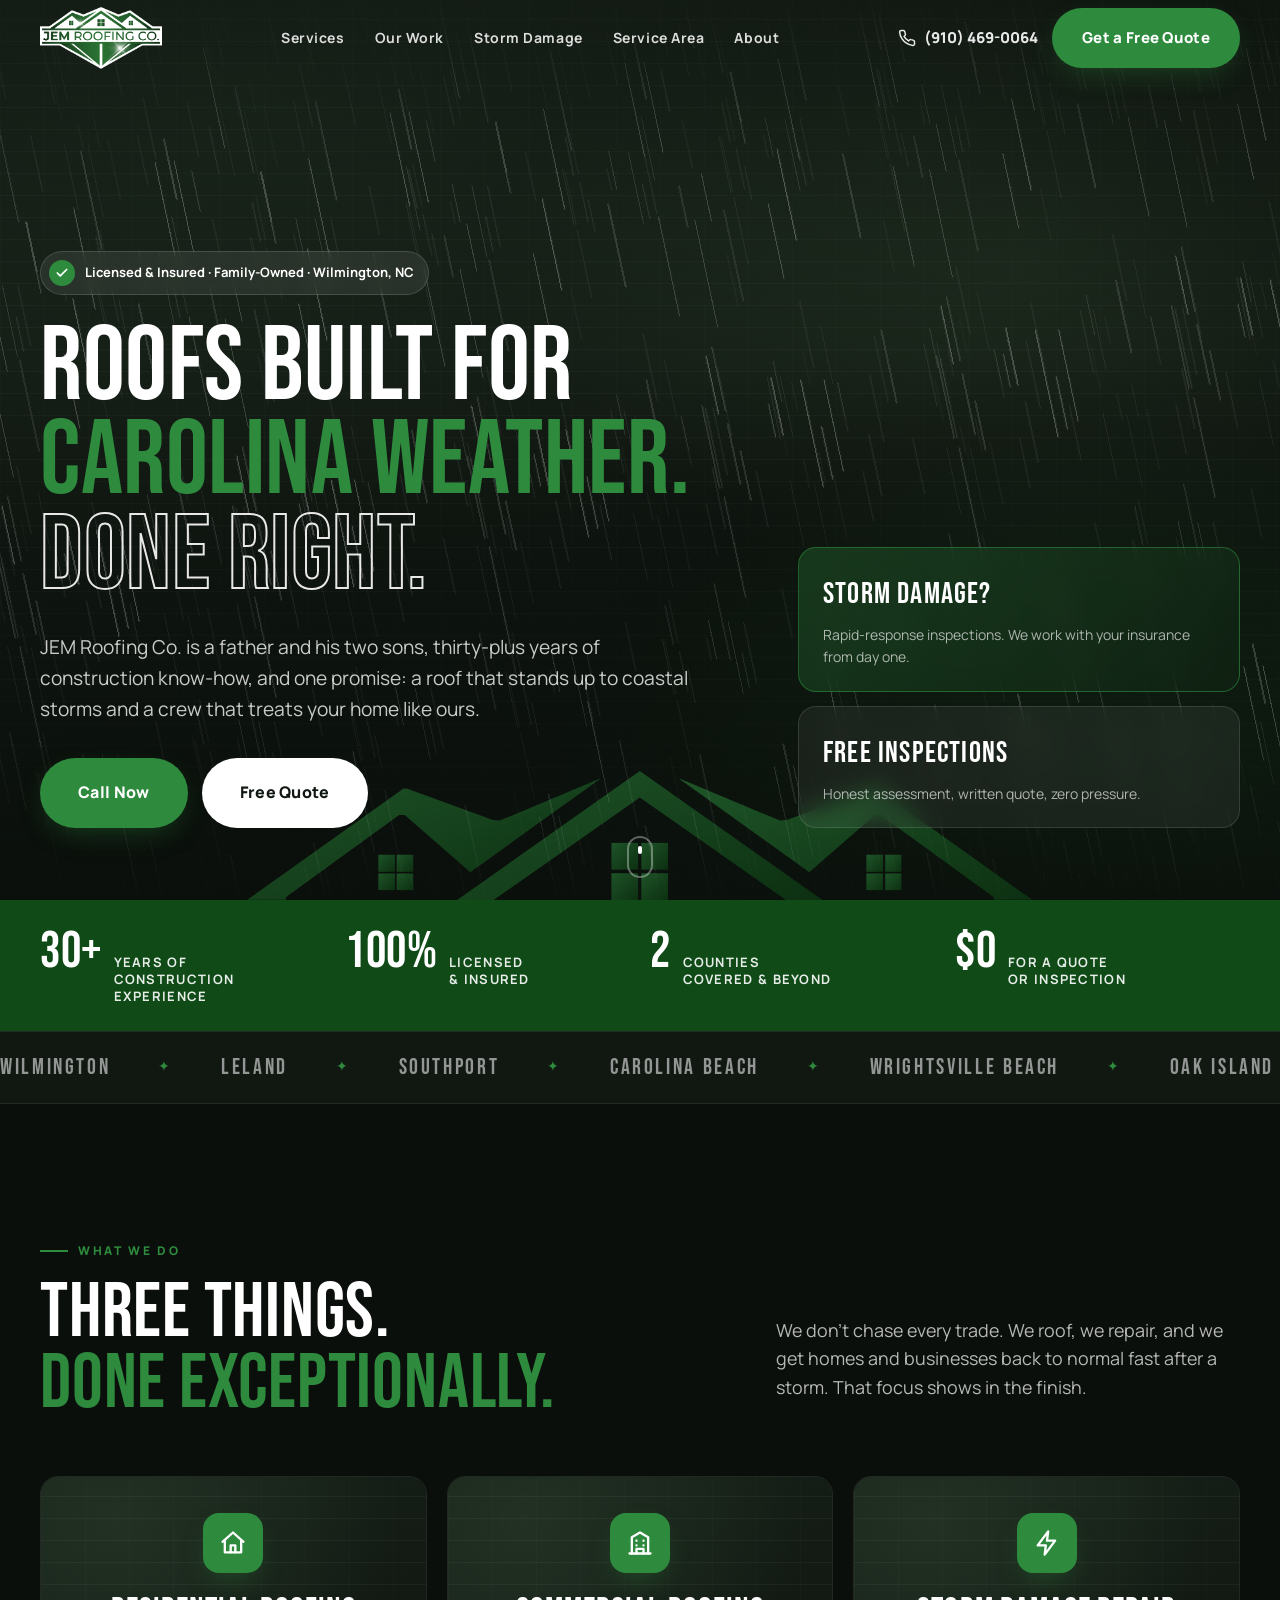
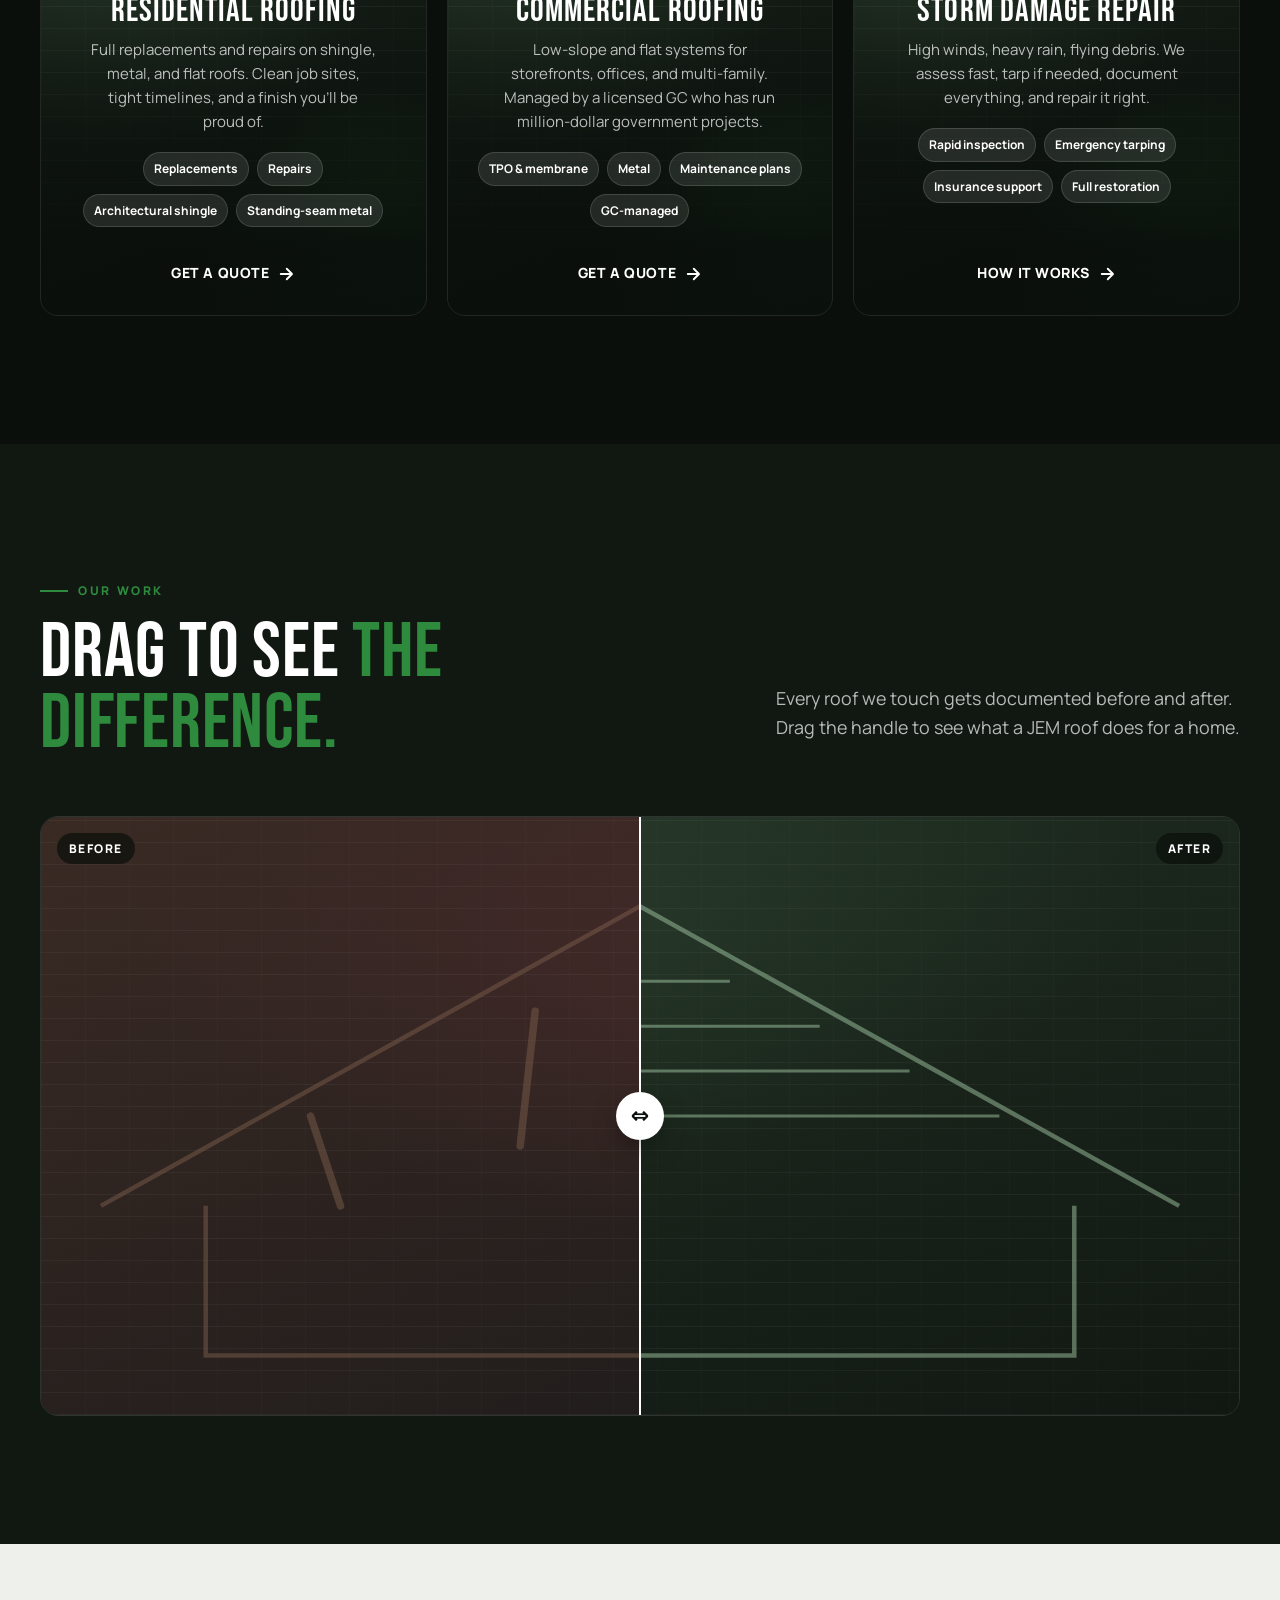
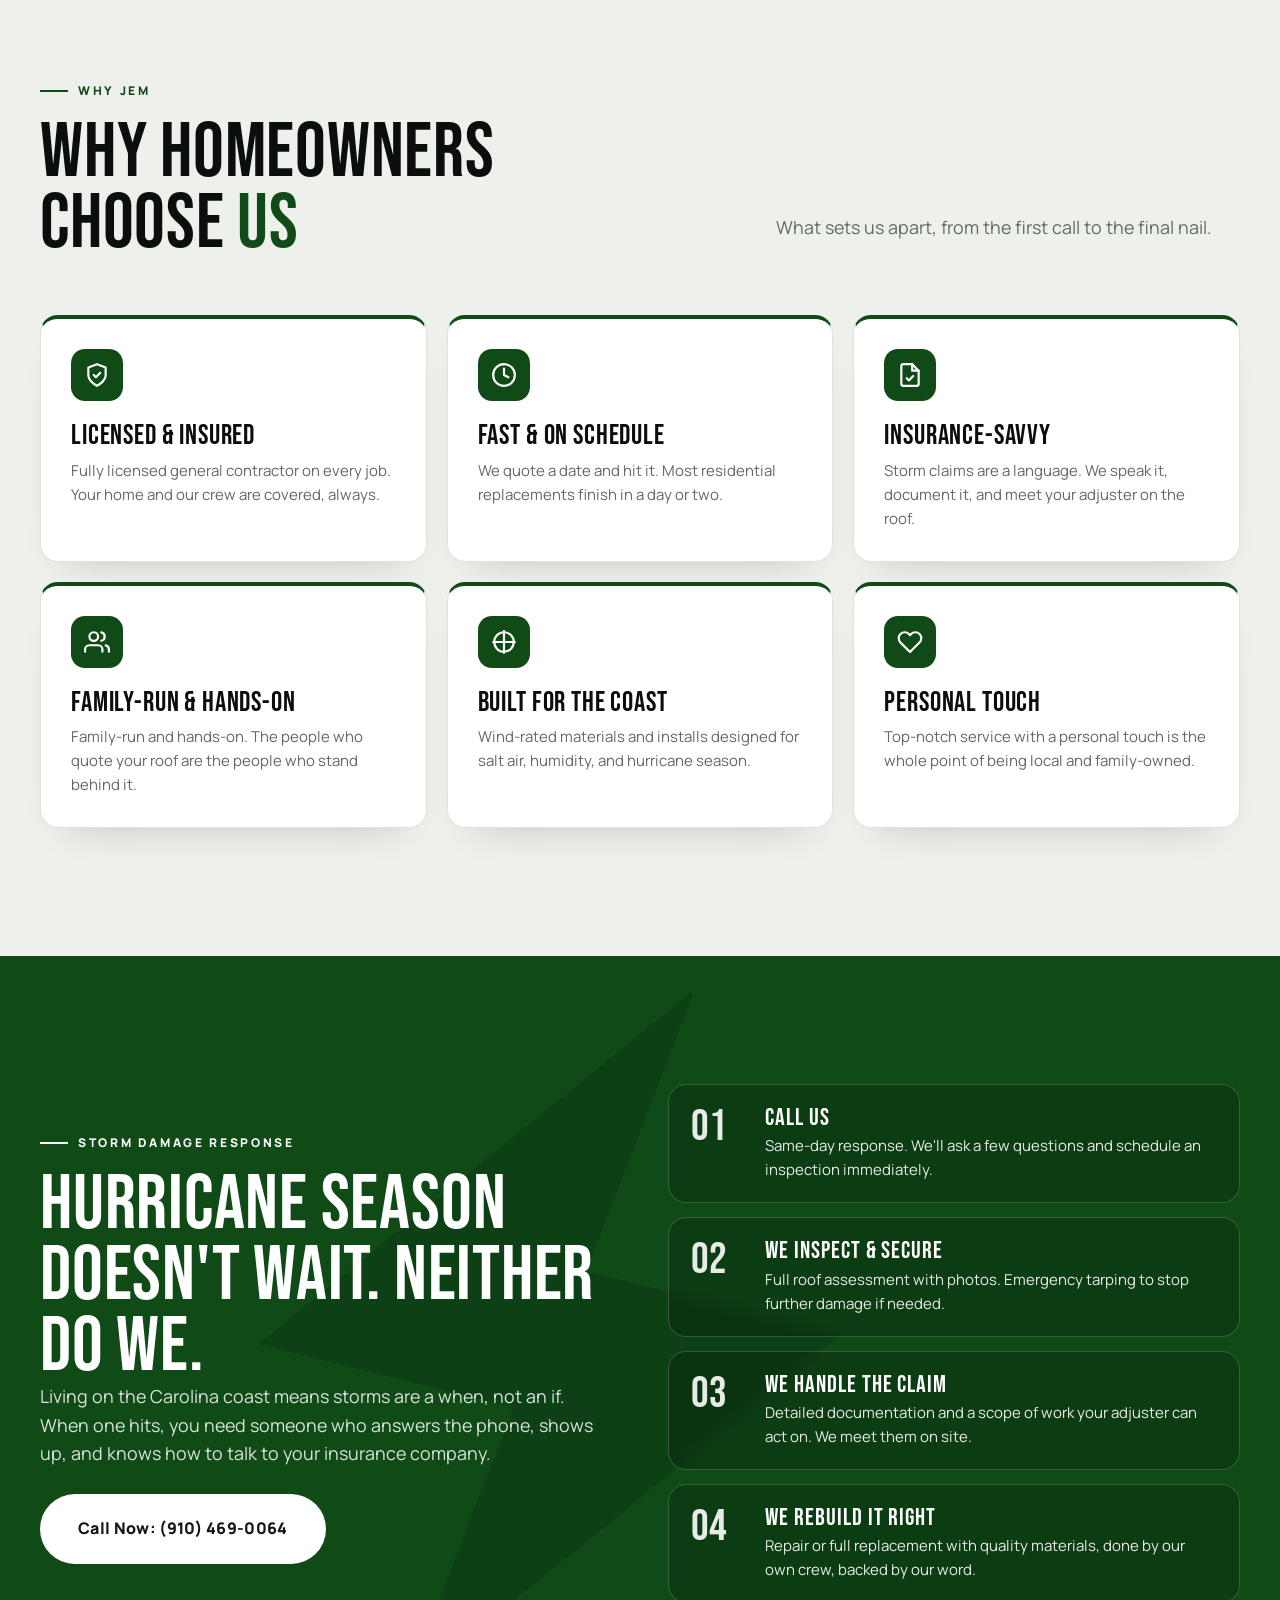
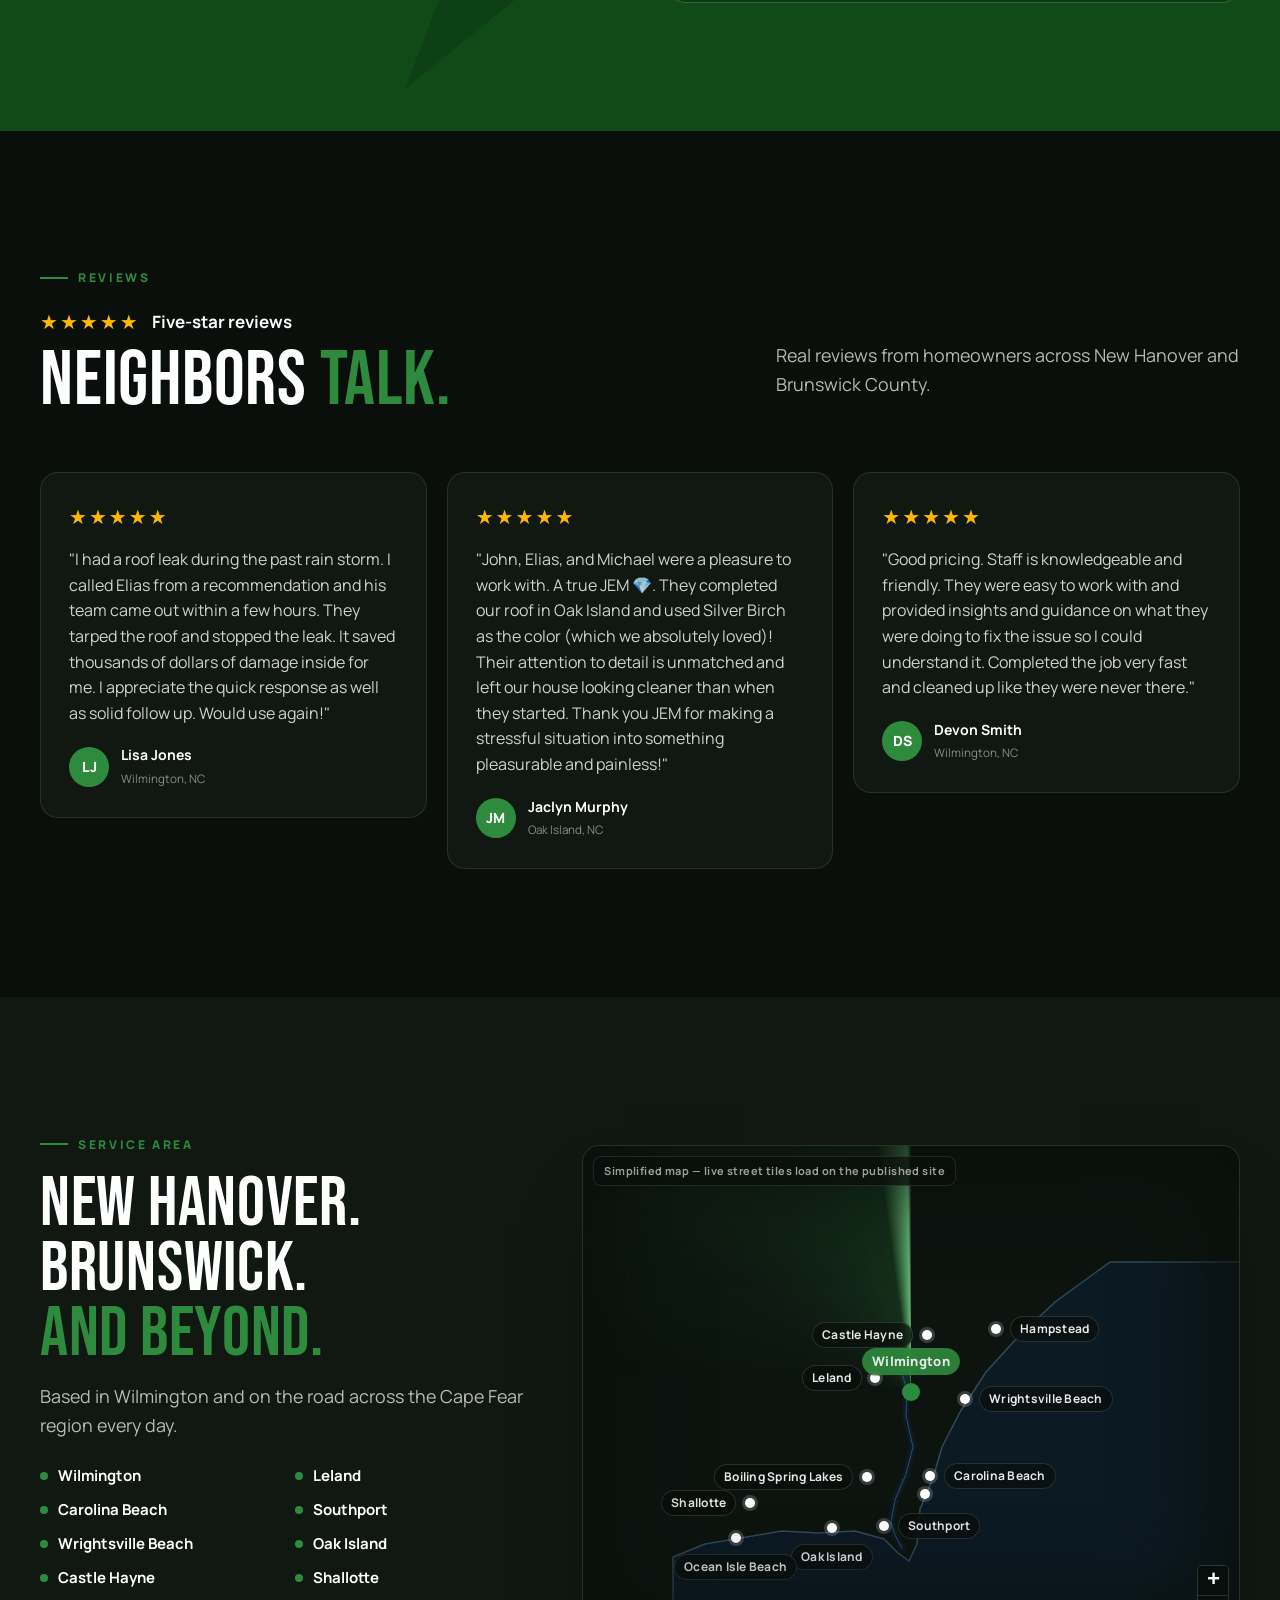
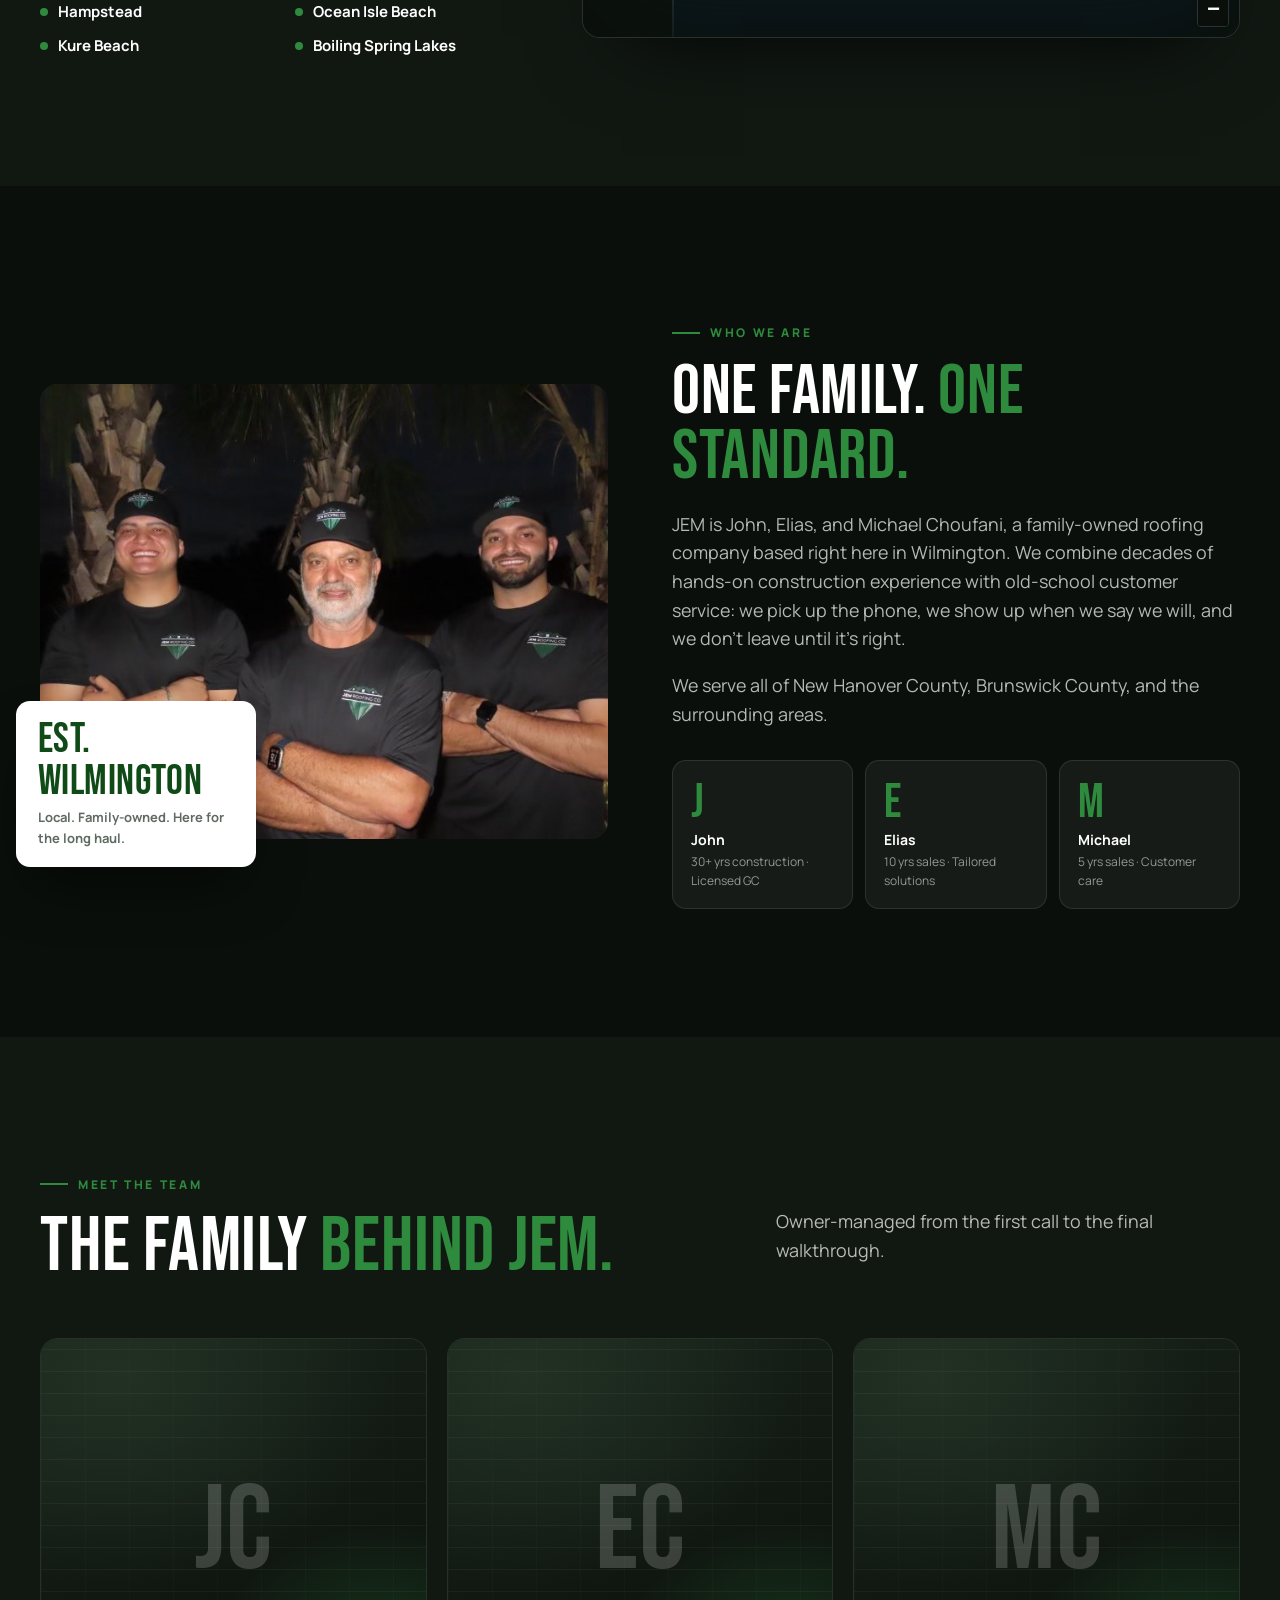
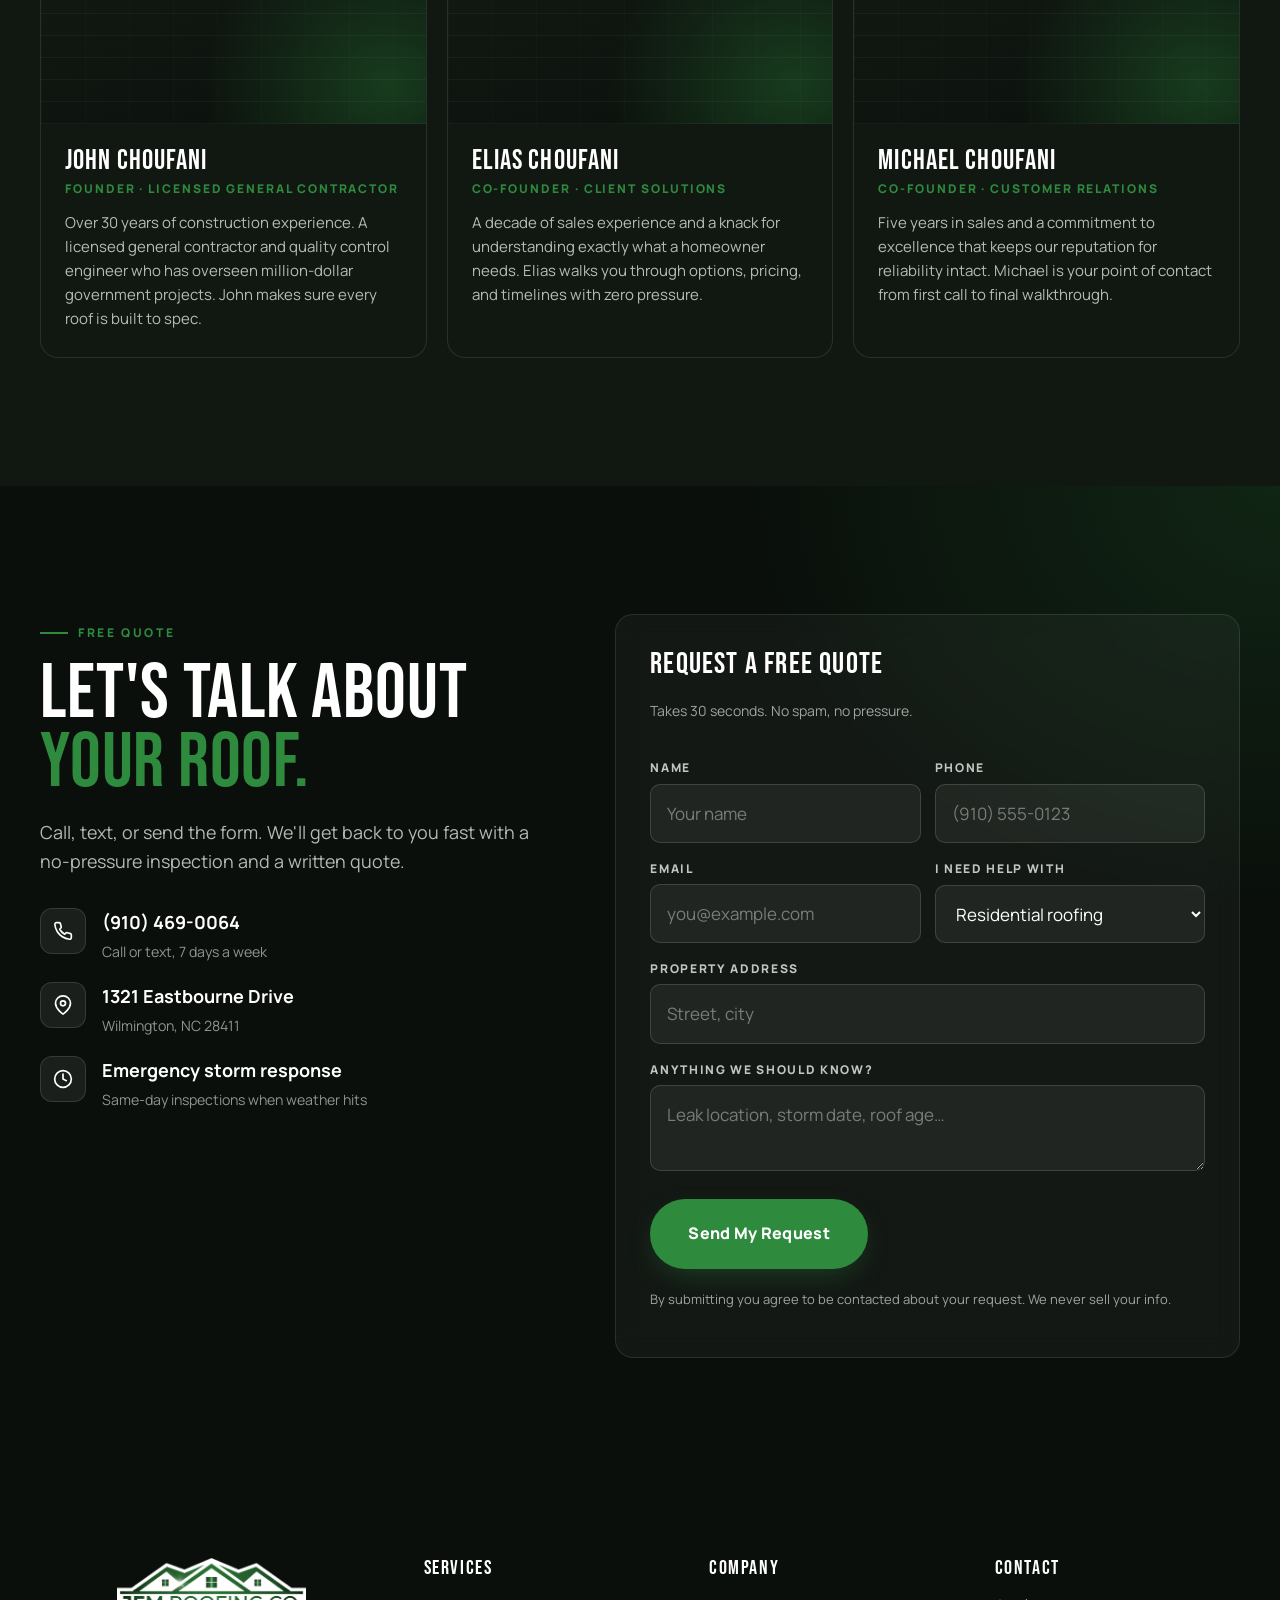
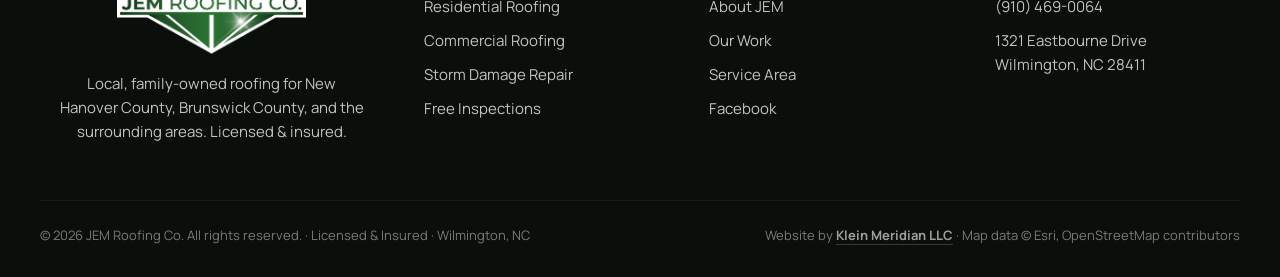
==== commit e9d41c79: "Lightning: random 3–10s strikes driven by JS instead of a fixed 11s loop Co-Authored-By: Claude Fabl" ====
--- a/index.html
+++ b/index.html
@@ -10,9 +10,9 @@
   <link rel="preconnect" href="https://fonts.googleapis.com">
   <link rel="preconnect" href="https://fonts.gstatic.com" crossorigin>
   <link href="https://fonts.googleapis.com/css2?family=Bebas+Neue&family=Manrope:wght@400;500;700;800&display=swap" rel="stylesheet">
-  <link rel="stylesheet" href="assets/vendor/leaflet/leaflet.css?v=47">
-  <link rel="stylesheet" href="css/base.css?v=47">
-  <link rel="stylesheet" href="css/theme.css?v=47">
+  <link rel="stylesheet" href="assets/vendor/leaflet/leaflet.css?v=48">
+  <link rel="stylesheet" href="css/base.css?v=48">
+  <link rel="stylesheet" href="css/theme.css?v=48">
   <meta property="og:title" content="JEM Roofing Co. — Wilmington, NC">
   <meta property="og:description" content="Family-owned. Licensed & insured. 30+ years of experience. Free quotes.">
   <meta property="og:type" content="website">
@@ -373,7 +373,7 @@
 
 
 <script src="assets/vendor/leaflet/leaflet.js"></script>
-<script src="js/main.js?v=47"></script>
-<script src="js/map.js?v=47"></script>
+<script src="js/main.js?v=48"></script>
+<script src="js/map.js?v=48"></script>
 </body>
 </html>
--- a/css/theme.css
+++ b/css/theme.css
@@ -28,8 +28,9 @@
 .rain::after  { background-size: 160px 480px; opacity: .5; animation: rainFall2 .7s linear infinite; }
 @keyframes rainFall  { to { background-position: 0 720px; } }
 @keyframes rainFall2 { to { background-position: 0 480px; } }
-.lightning { position: absolute; inset: 0; z-index: -1; background: #fff; opacity: 0; pointer-events: none; animation: flash 11s infinite; }
-@keyframes flash { 0%, 92.5%, 93.5%, 94.2%, 100% { opacity: 0; } 93% { opacity: .18; } 94% { opacity: .08; } }
+.lightning { position: absolute; inset: 0; z-index: -1; background: #fff; opacity: 0; pointer-events: none; }
+.hero.is-flashing .lightning { animation: flash 1.1s ease-out forwards; }
+@keyframes flash { 0% { opacity: 0; } 8% { opacity: .18; } 16% { opacity: .02; } 24% { opacity: .1; } 100% { opacity: 0; } }
 /* page-load sequence: rain + roofs first, then the copy enters top to bottom */
 .hero-enter { opacity: 0; transform: translateY(26px); animation: heroIn 1.8s var(--ease) forwards; animation-delay: var(--d, 0s); }
 .hero h1 .line.hero-enter { animation-duration: 2s; }
@@ -39,10 +40,12 @@
 /* the three roofs from the JEM logo, behind the rain; the white copy flashes with the lightning */
 .hero-roof { position: absolute; left: 50%; transform: translateX(-50%); bottom: 0; width: min(78vw, 1150px); z-index: -2; pointer-events: none; }
 .hero-roof img { display: block; width: 100%; height: auto; }
-.hero-roof .roof-base { opacity: .55; animation: roofBase 11s infinite; }
-.hero-roof .roof-flash { position: absolute; inset: 0; opacity: 0; filter: brightness(0) invert(1); animation: roofFlash 11s infinite; }
-@keyframes roofBase { 0%, 92.5%, 94.6%, 100% { filter: saturate(.7) brightness(.8); } 93% { filter: saturate(1) brightness(1.6); } 94% { filter: saturate(.9) brightness(1.2); } }
-@keyframes roofFlash { 0%, 92.5%, 94.8%, 100% { opacity: 0; } 93% { opacity: .35; } 94% { opacity: .12; } }
+.hero-roof .roof-base { opacity: .55; }
+.hero.is-flashing .roof-base { animation: roofBase 1.1s ease-out forwards; }
+.hero-roof .roof-flash { position: absolute; inset: 0; opacity: 0; filter: brightness(0) invert(1); }
+.hero.is-flashing .roof-flash { animation: roofFlash 1.1s ease-out forwards; }
+@keyframes roofBase { 0% { filter: saturate(.7) brightness(.8); } 8% { filter: saturate(1) brightness(1.6); } 24% { filter: saturate(.9) brightness(1.2); } 100% { filter: saturate(.7) brightness(.8); } }
+@keyframes roofFlash { 0% { opacity: 0; } 8% { opacity: .35; } 24% { opacity: .12; } 100% { opacity: 0; } }
 
 /* big hip roof seen from below: sits behind the rain, ridge lights up on the same 11s lightning cycle */
 
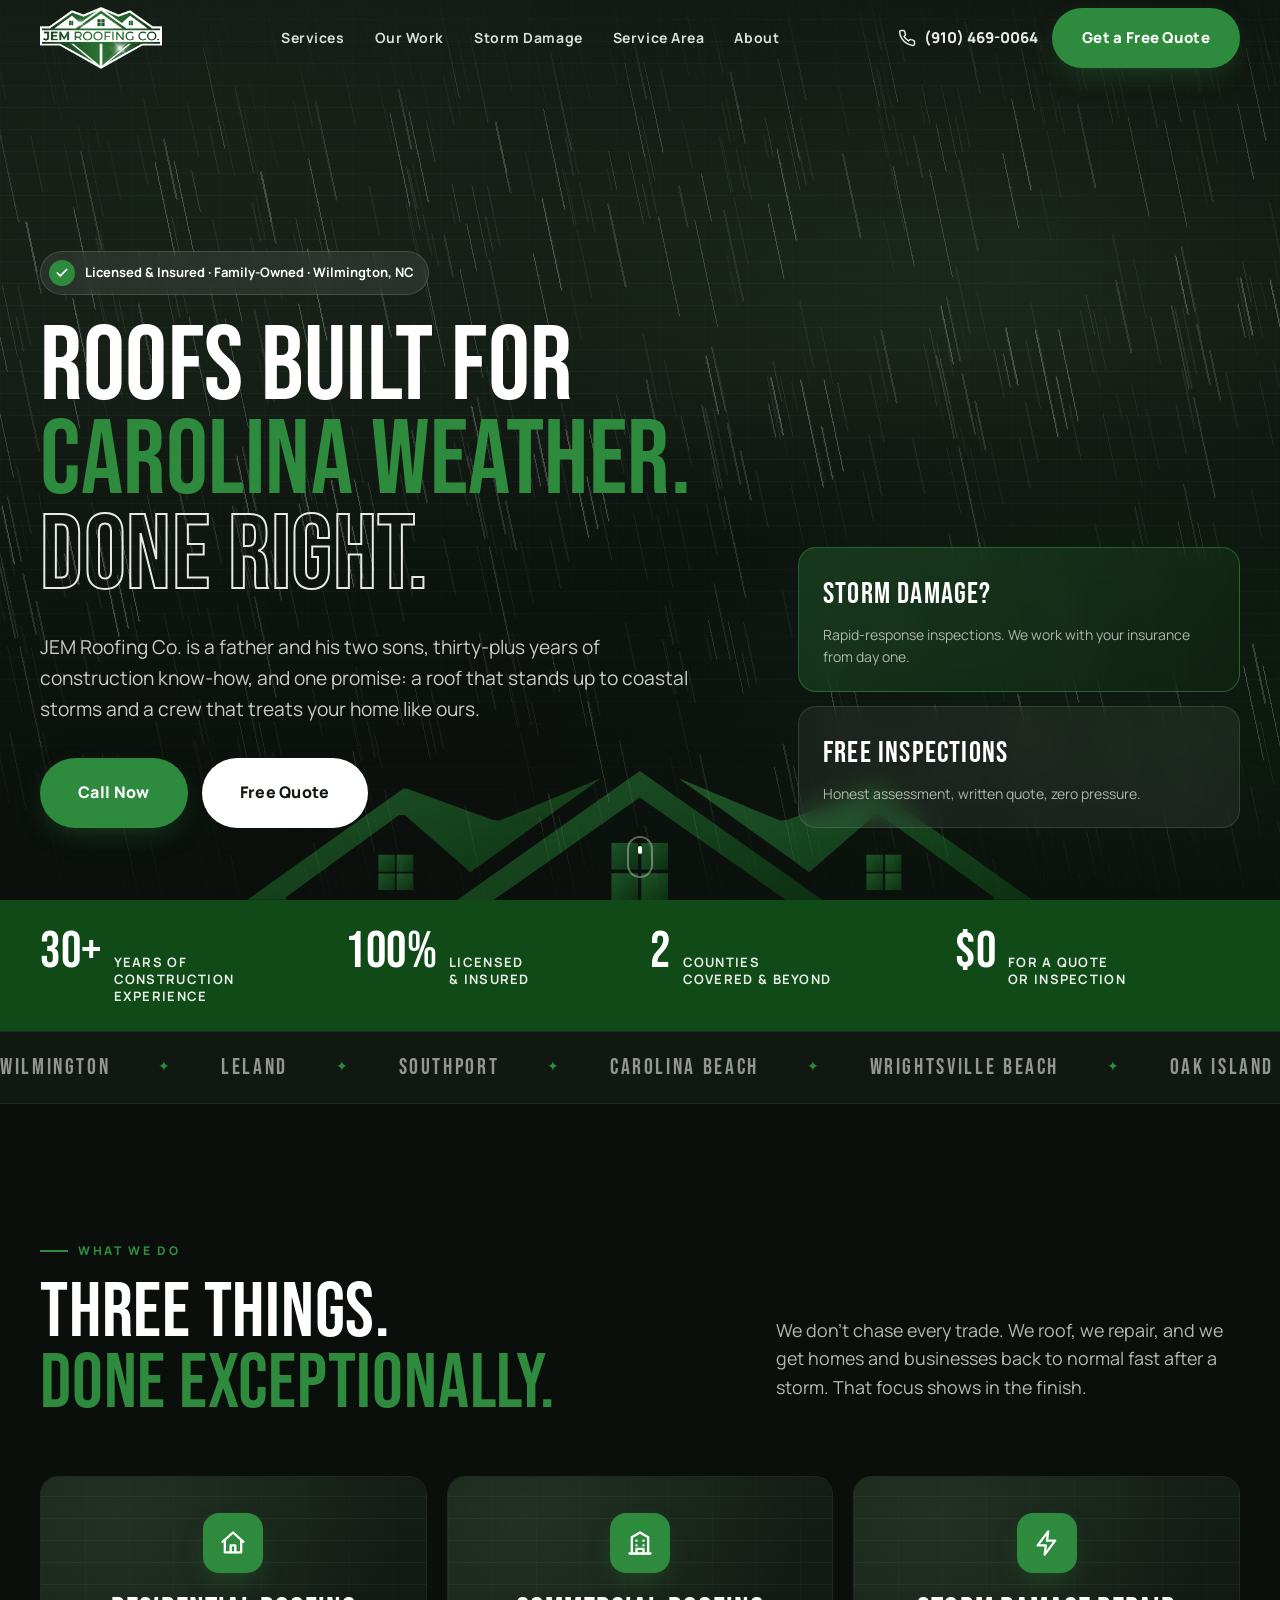
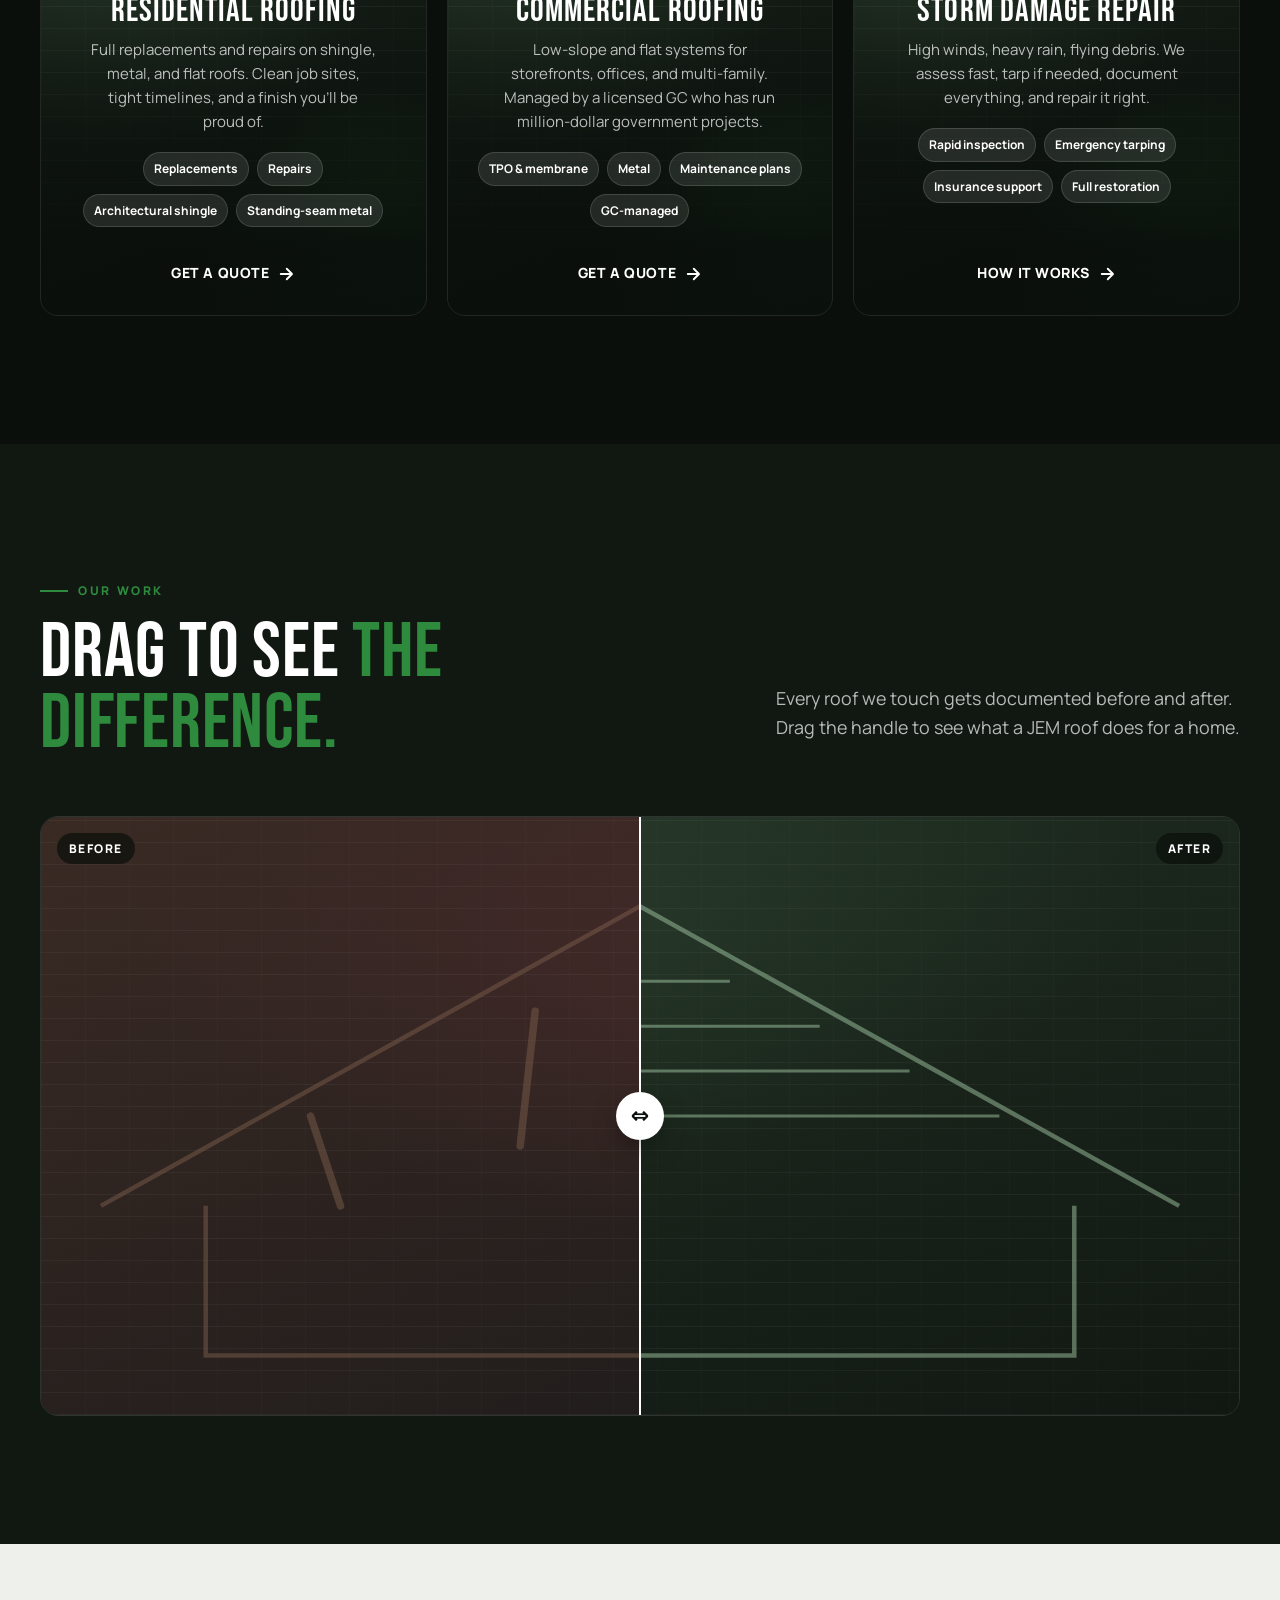
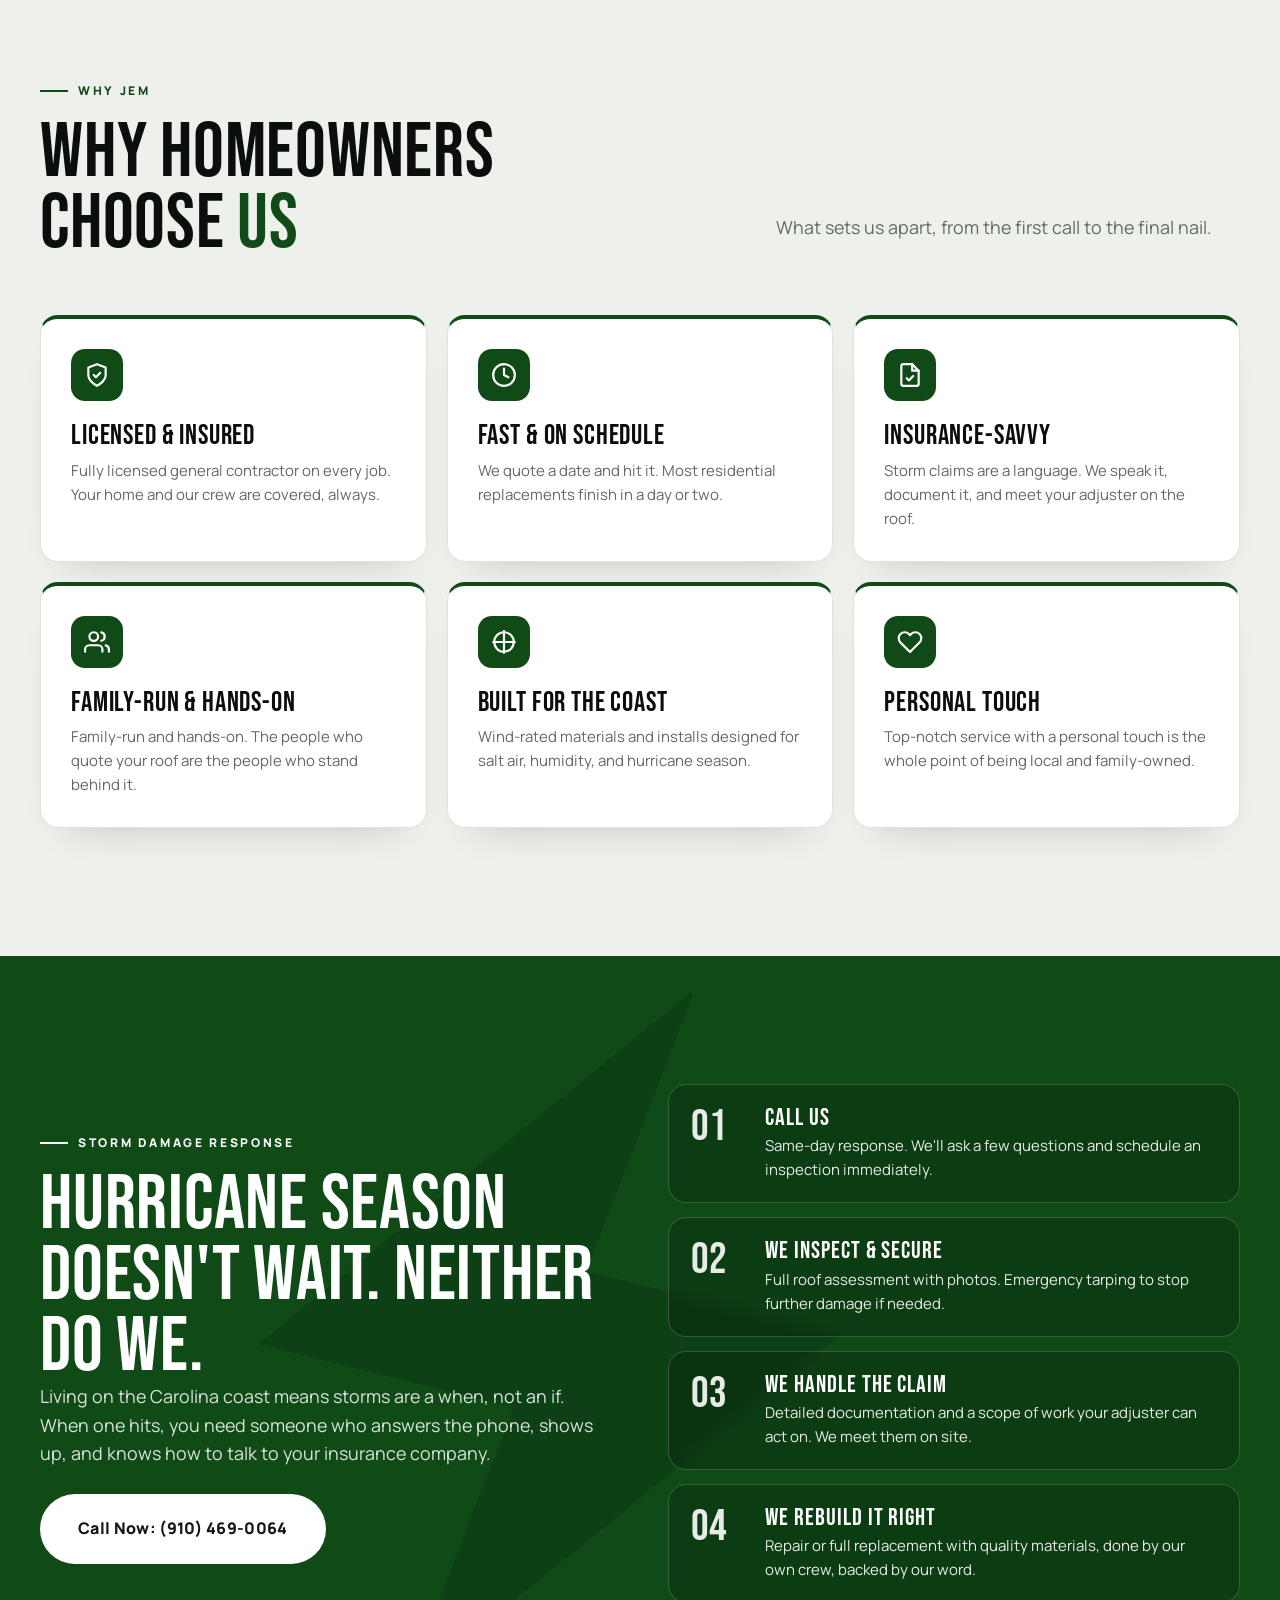
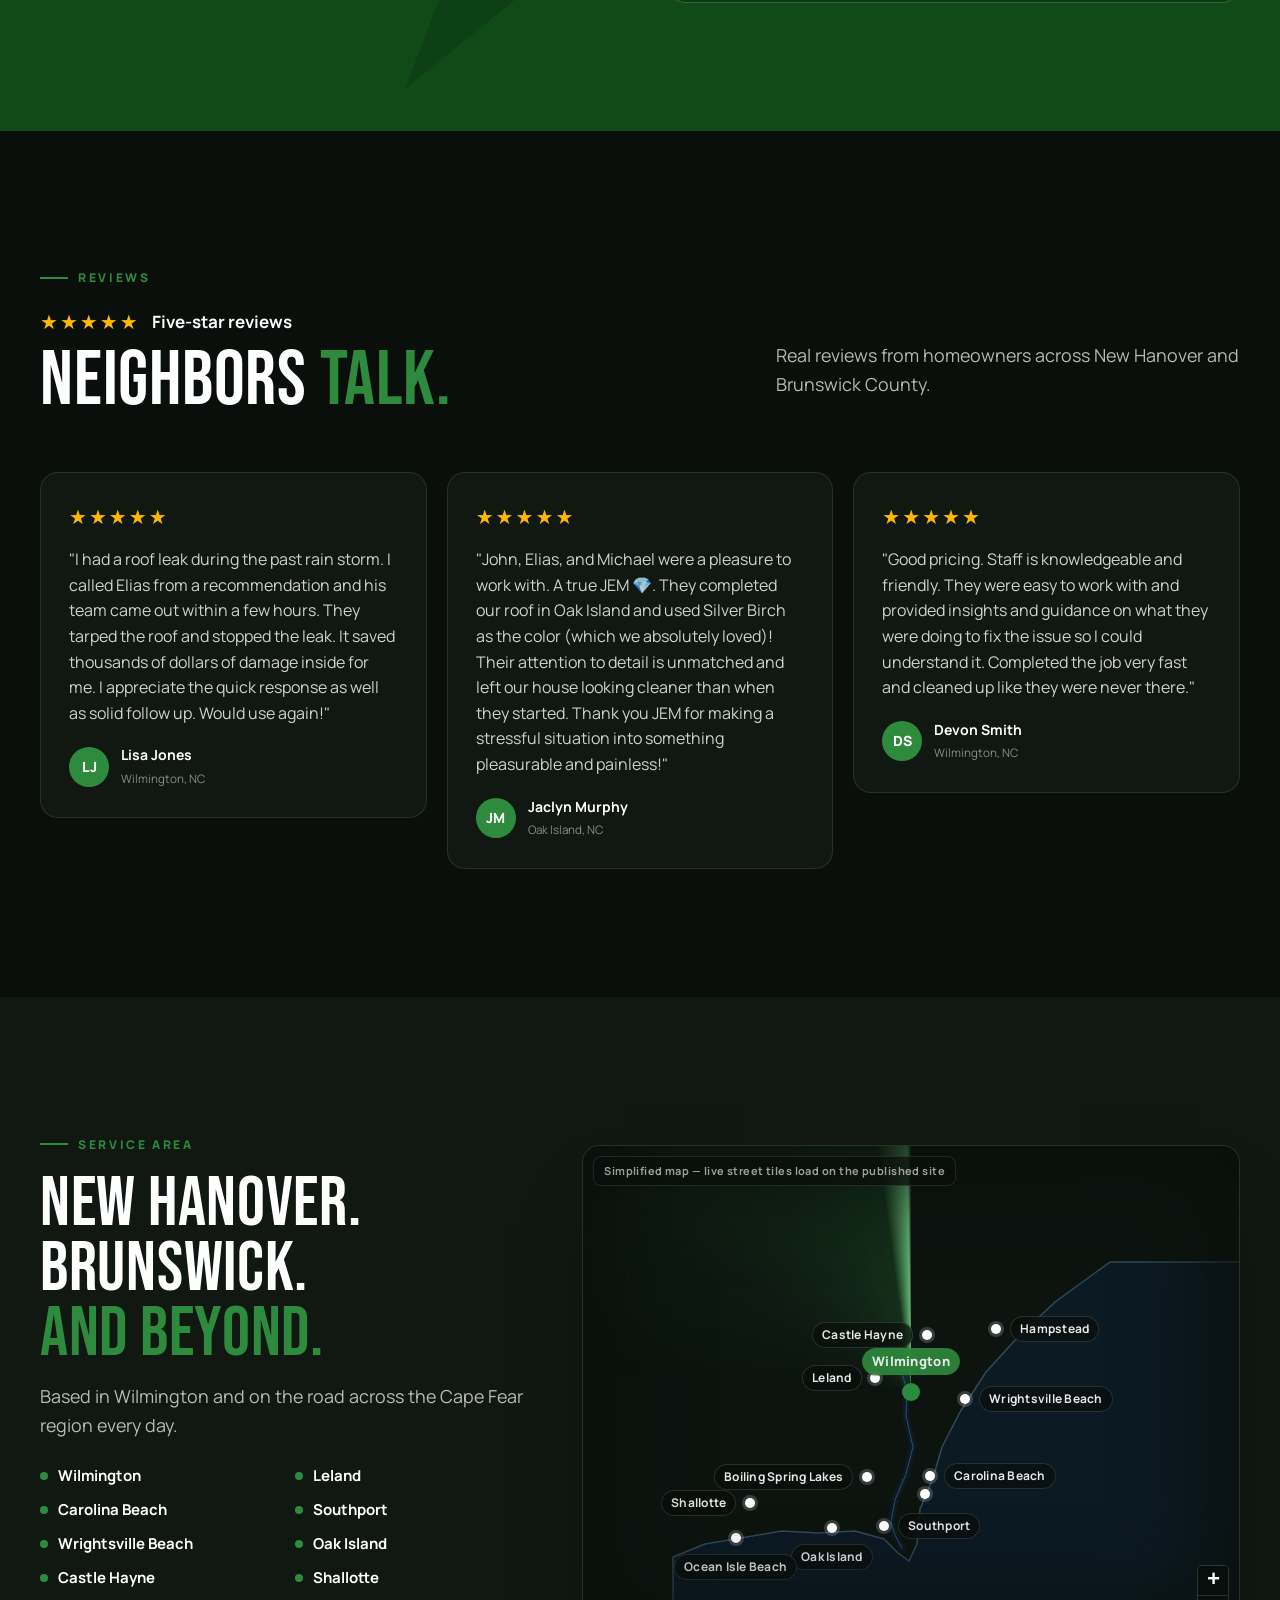
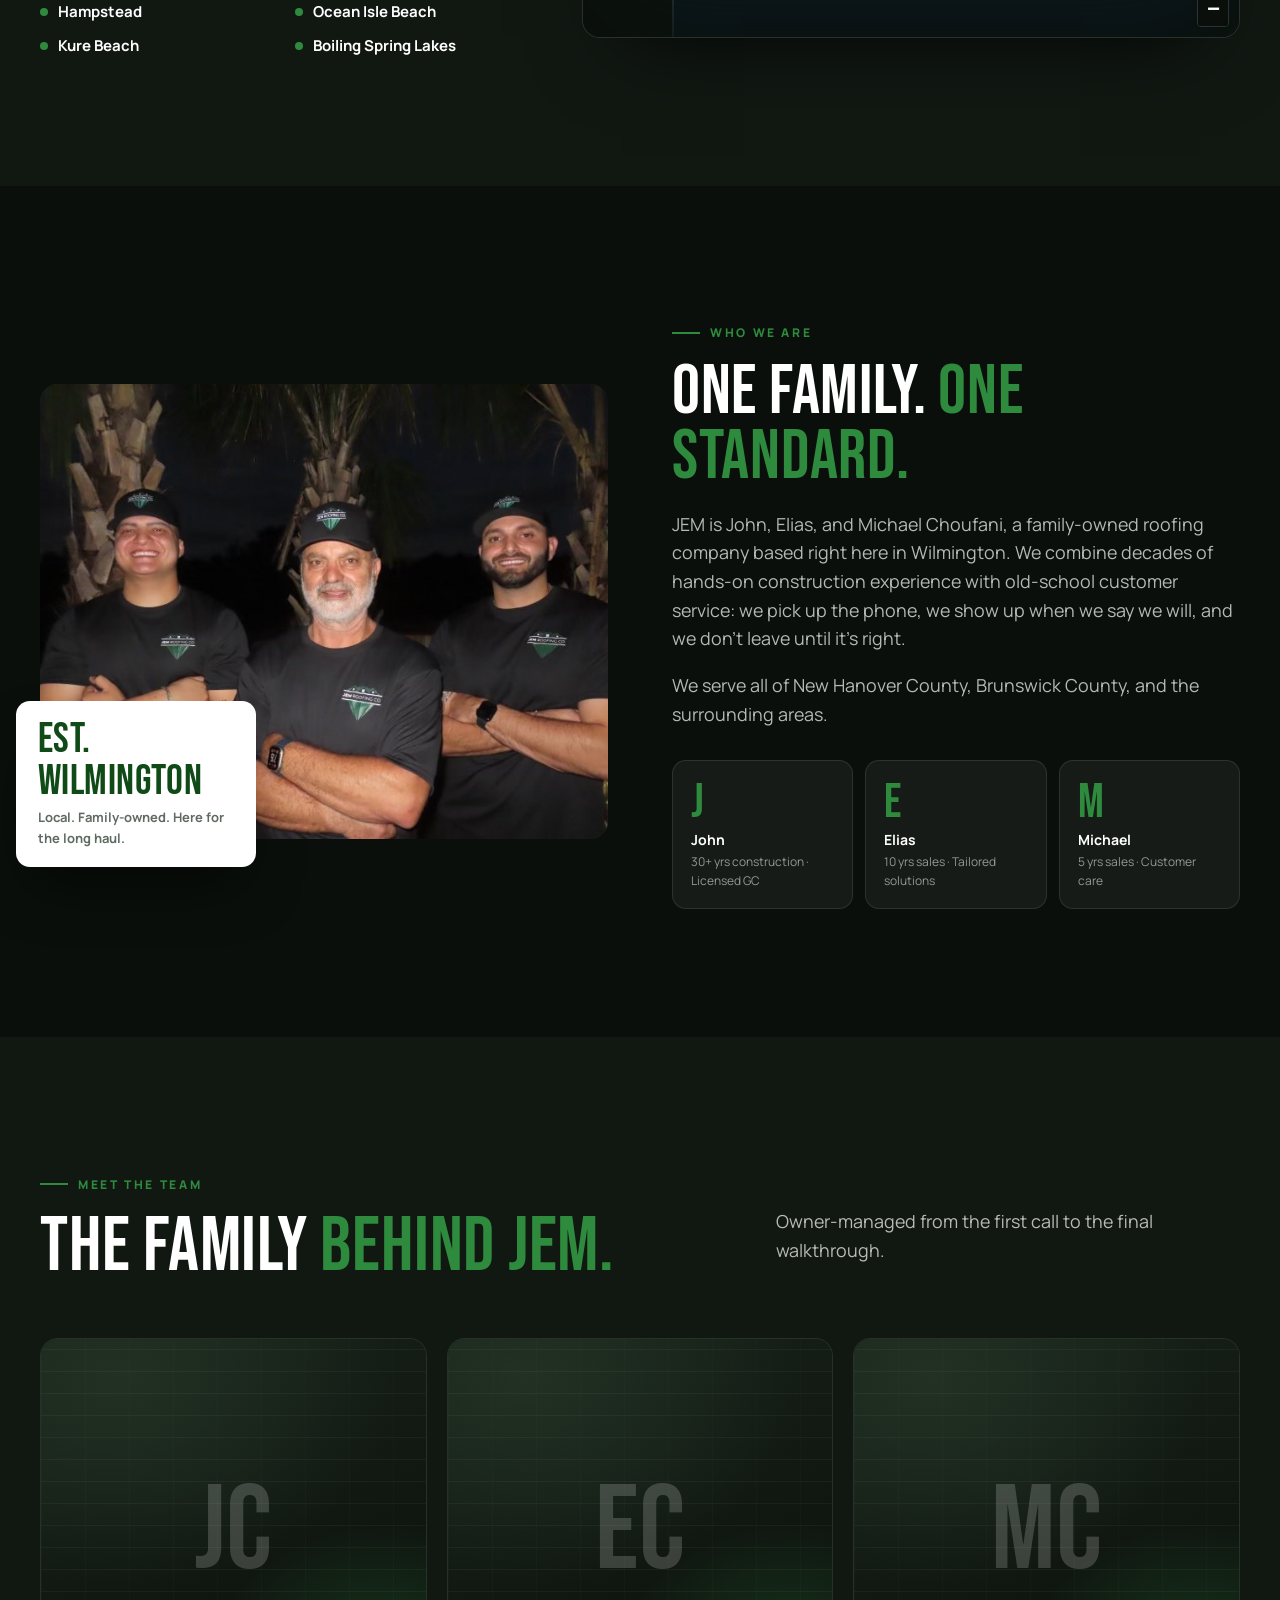
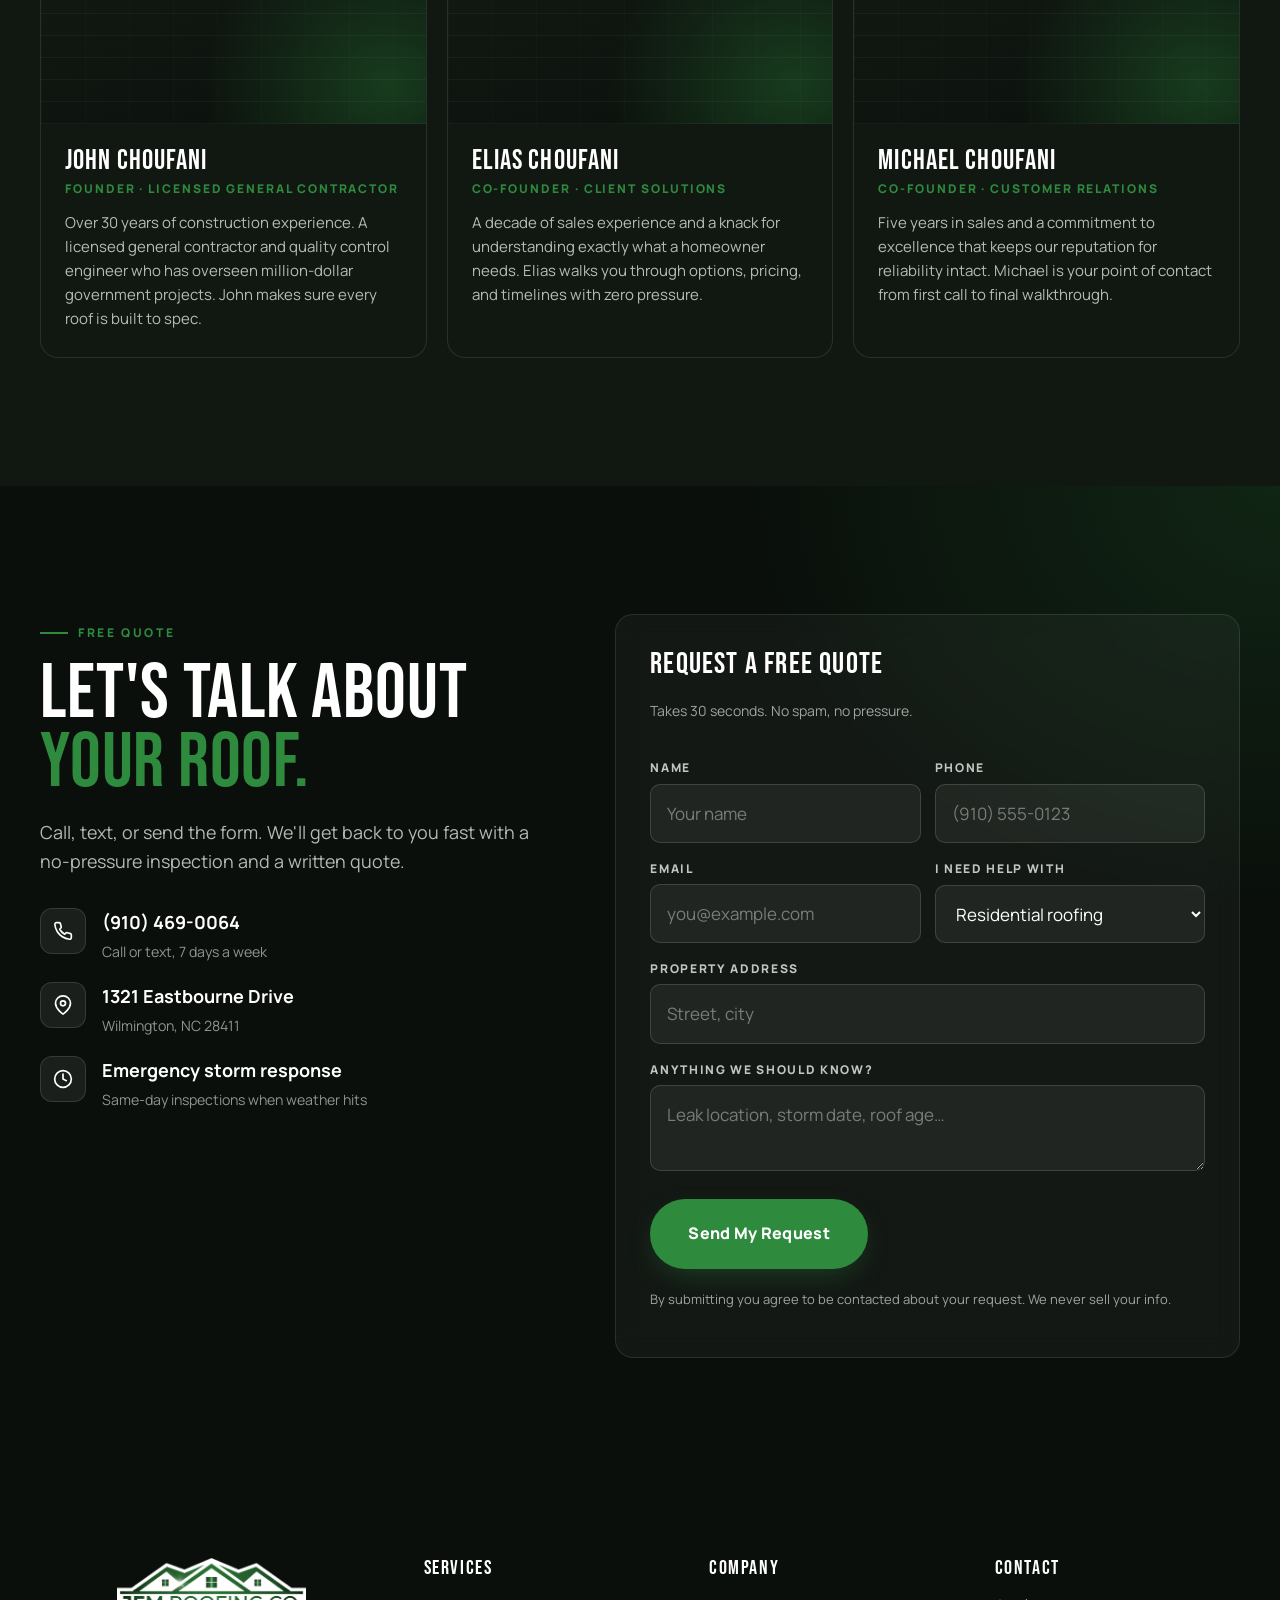
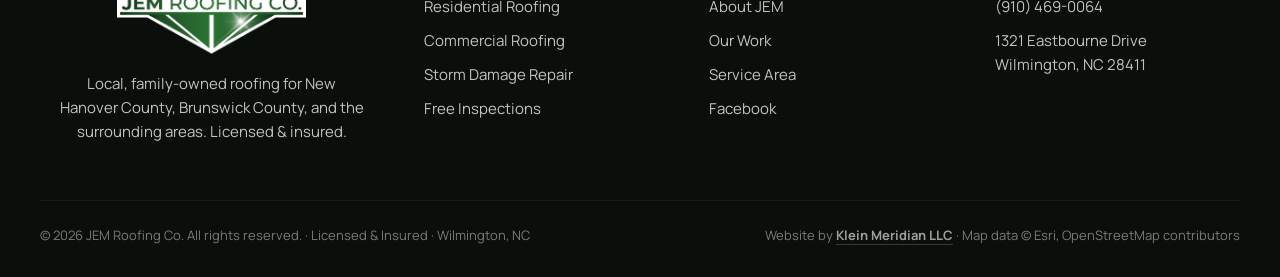
==== commit 6ec41ddd: "Hero headline: shingle-lay word drop (option 1); lightning back to random Co-Authored-By: Claude Fab" ====
--- a/index.html
+++ b/index.html
@@ -10,9 +10,9 @@
   <link rel="preconnect" href="https://fonts.googleapis.com">
   <link rel="preconnect" href="https://fonts.gstatic.com" crossorigin>
   <link href="https://fonts.googleapis.com/css2?family=Bebas+Neue&family=Manrope:wght@400;500;700;800&display=swap" rel="stylesheet">
-  <link rel="stylesheet" href="assets/vendor/leaflet/leaflet.css?v=48">
-  <link rel="stylesheet" href="css/base.css?v=48">
-  <link rel="stylesheet" href="css/theme.css?v=48">
+  <link rel="stylesheet" href="assets/vendor/leaflet/leaflet.css?v=50">
+  <link rel="stylesheet" href="css/base.css?v=50">
+  <link rel="stylesheet" href="css/theme.css?v=50">
   <meta property="og:title" content="JEM Roofing Co. — Wilmington, NC">
   <meta property="og:description" content="Family-owned. Licensed & insured. 30+ years of experience. Free quotes.">
   <meta property="og:type" content="website">
@@ -68,9 +68,9 @@
         Licensed &amp; Insured · Family-Owned · Wilmington, NC
       </div>
       <h1 class="display">
-        <span class="line hero-enter" style="--d:.4s"><span>Roofs built for</span></span>
-        <span class="line hero-enter" style="--d:.7s"><span class="accent">Carolina weather.</span></span>
-        <span class="line hero-enter" style="--d:1.85s"><span class="outline">Done right.</span></span>
+        <span class="line lay" style="--d:.4s"><span><span class="w" style="--k:0">Roofs</span> <span class="w" style="--k:1">built</span> <span class="w" style="--k:2">for</span></span></span>
+        <span class="line lay" style="--d:.9s"><span class="accent"><span class="w" style="--k:0">Carolina</span> <span class="w" style="--k:1">weather.</span></span></span>
+        <span class="line lay" style="--d:1.85s"><span class="outline"><span class="w" style="--k:0">Done</span> <span class="w" style="--k:1">right.</span></span></span>
       </h1>
       <p class="hero-copy hero-enter" style="--d:3.45s">JEM Roofing Co. is a father and his two sons, thirty-plus years of construction know-how, and one promise: a roof that stands up to coastal storms and a crew that treats your home like ours.</p>
       <div class="hero-actions hero-enter" style="--d:4.25s">
@@ -373,7 +373,7 @@
 
 
 <script src="assets/vendor/leaflet/leaflet.js"></script>
-<script src="js/main.js?v=48"></script>
-<script src="js/map.js?v=48"></script>
+<script src="js/main.js?v=50"></script>
+<script src="js/map.js?v=50"></script>
 </body>
 </html>
--- a/css/theme.css
+++ b/css/theme.css
@@ -33,7 +33,12 @@
 @keyframes flash { 0% { opacity: 0; } 8% { opacity: .18; } 16% { opacity: .02; } 24% { opacity: .1; } 100% { opacity: 0; } }
 /* page-load sequence: rain + roofs first, then the copy enters top to bottom */
 .hero-enter { opacity: 0; transform: translateY(26px); animation: heroIn 1.8s var(--ease) forwards; animation-delay: var(--d, 0s); }
-.hero h1 .line.hero-enter { animation-duration: 2s; }
+/* shingle lay: each word drops from above and settles, left to right, per line */
+.hero h1 .line.lay { overflow: visible; }
+.hero h1 .line.lay .w { display: inline-block; opacity: 0; transform: translateY(-.55em) rotate(-2deg); transform-origin: left bottom;
+  animation: lay .85s cubic-bezier(.2,.9,.3,1.25) forwards; animation-delay: calc(var(--d) + var(--k) * .17s); }
+@keyframes lay { 0% { opacity: 0; transform: translateY(-.55em) rotate(-2deg); } 55% { opacity: 1; } 78% { transform: translateY(.04em) rotate(.4deg); } 100% { opacity: 1; transform: none; } }
+@media (prefers-reduced-motion: reduce) { .hero h1 .line.lay .w { animation: none; opacity: 1; transform: none; } }
 @keyframes heroIn { to { opacity: 1; transform: none; } }
 @media (prefers-reduced-motion: reduce) { .hero-enter { animation: none; opacity: 1; transform: none; } }
 
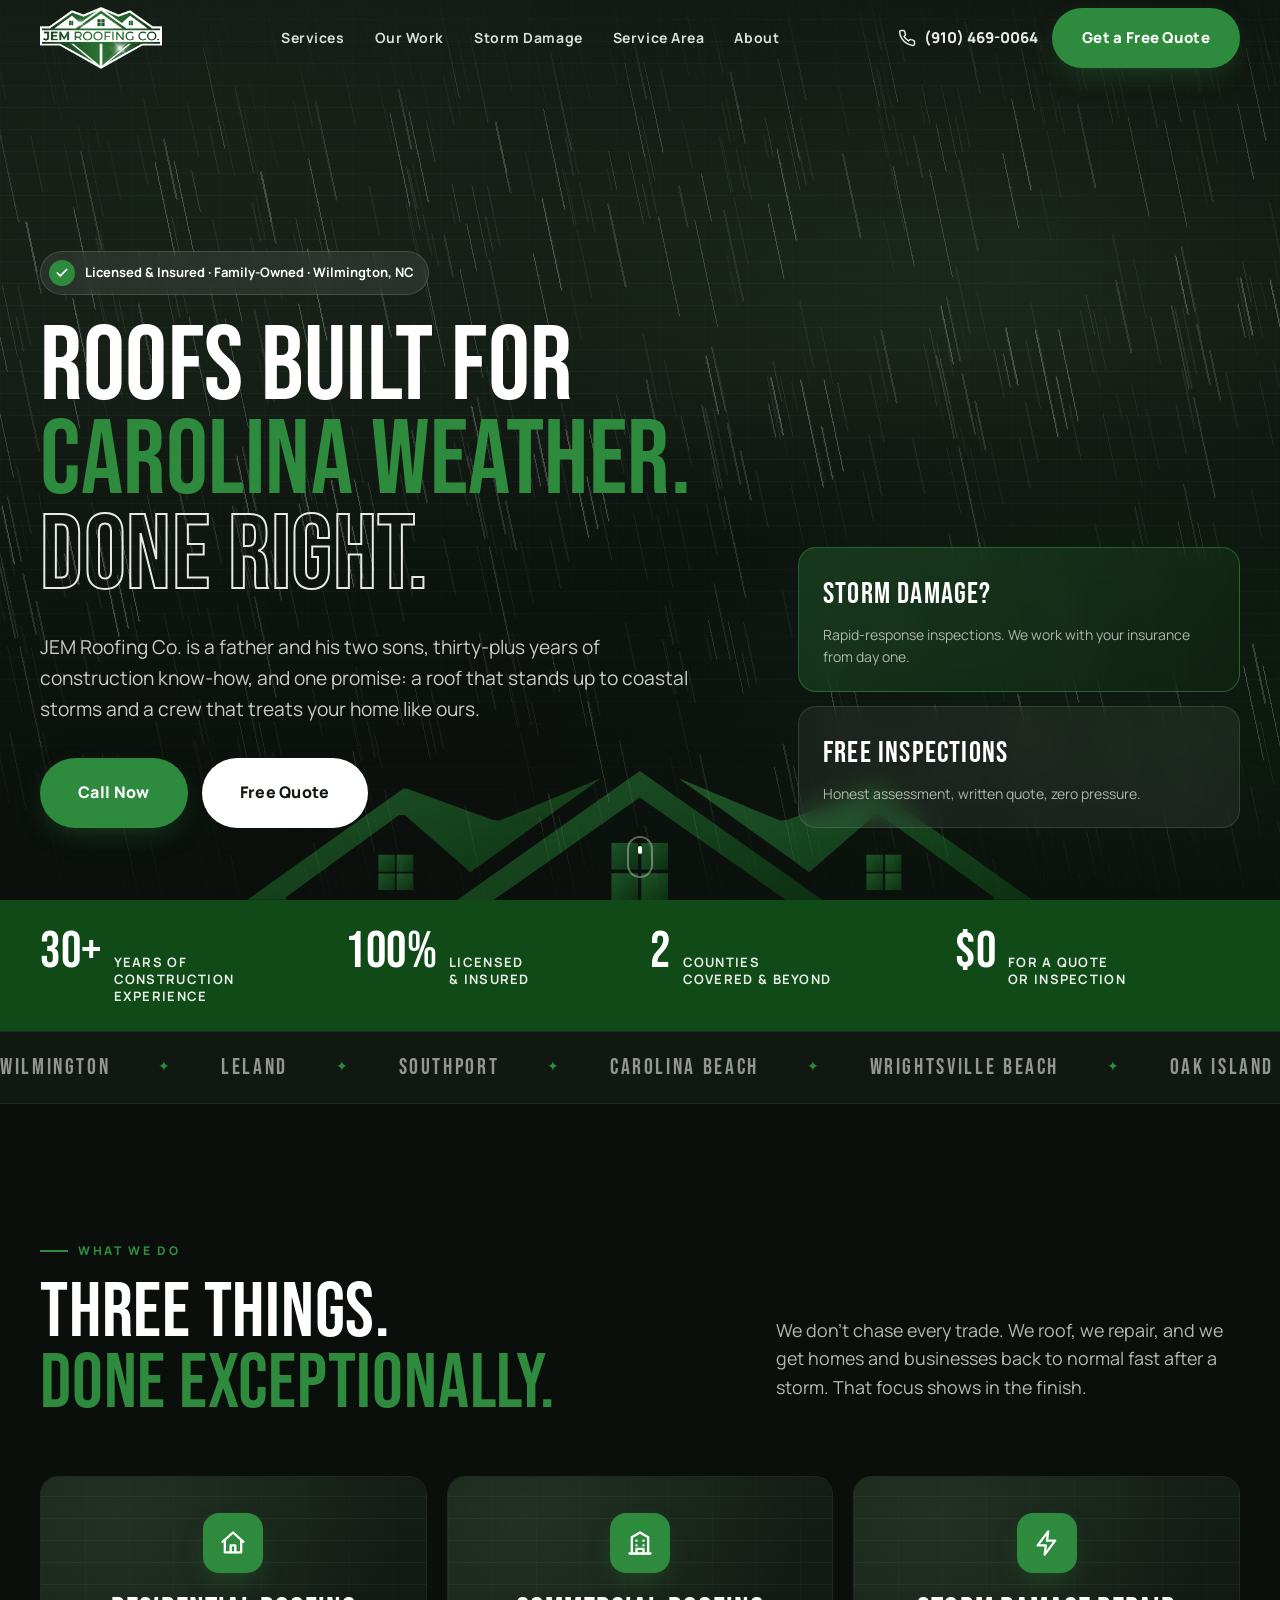
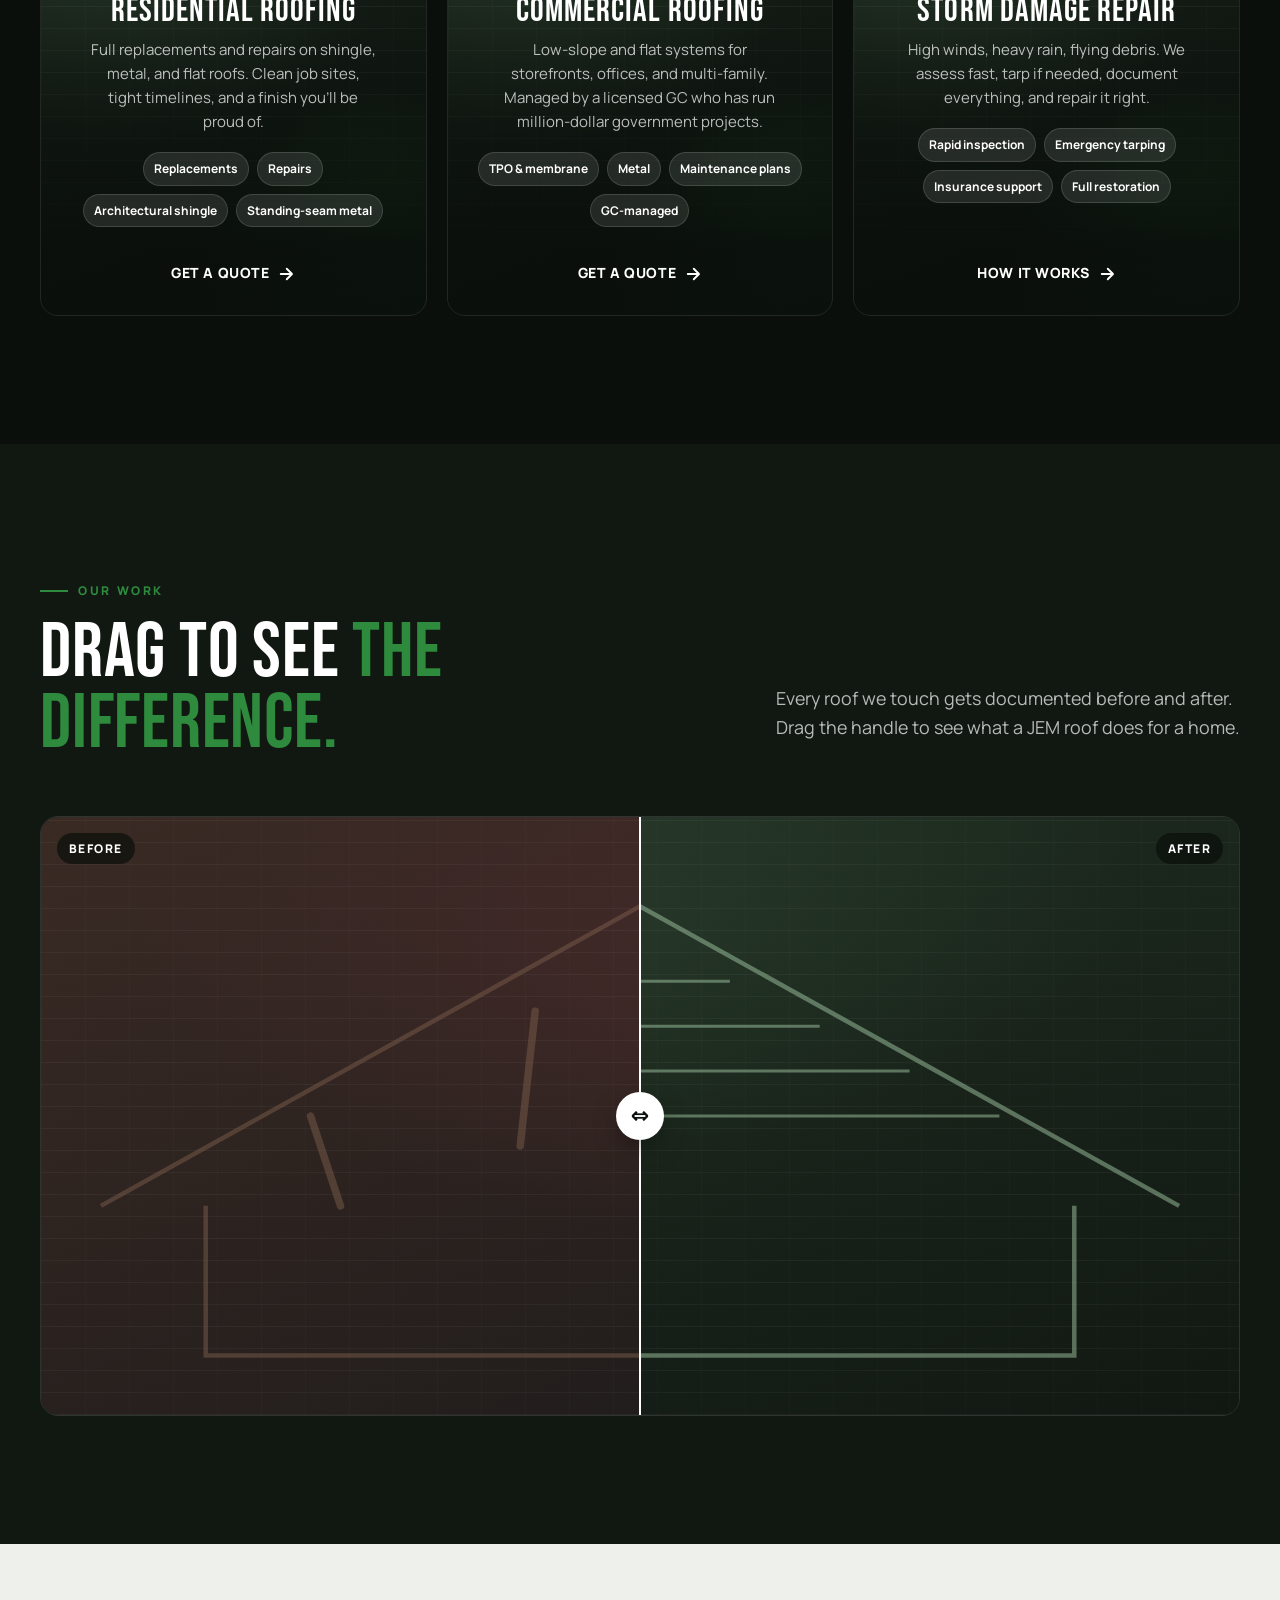
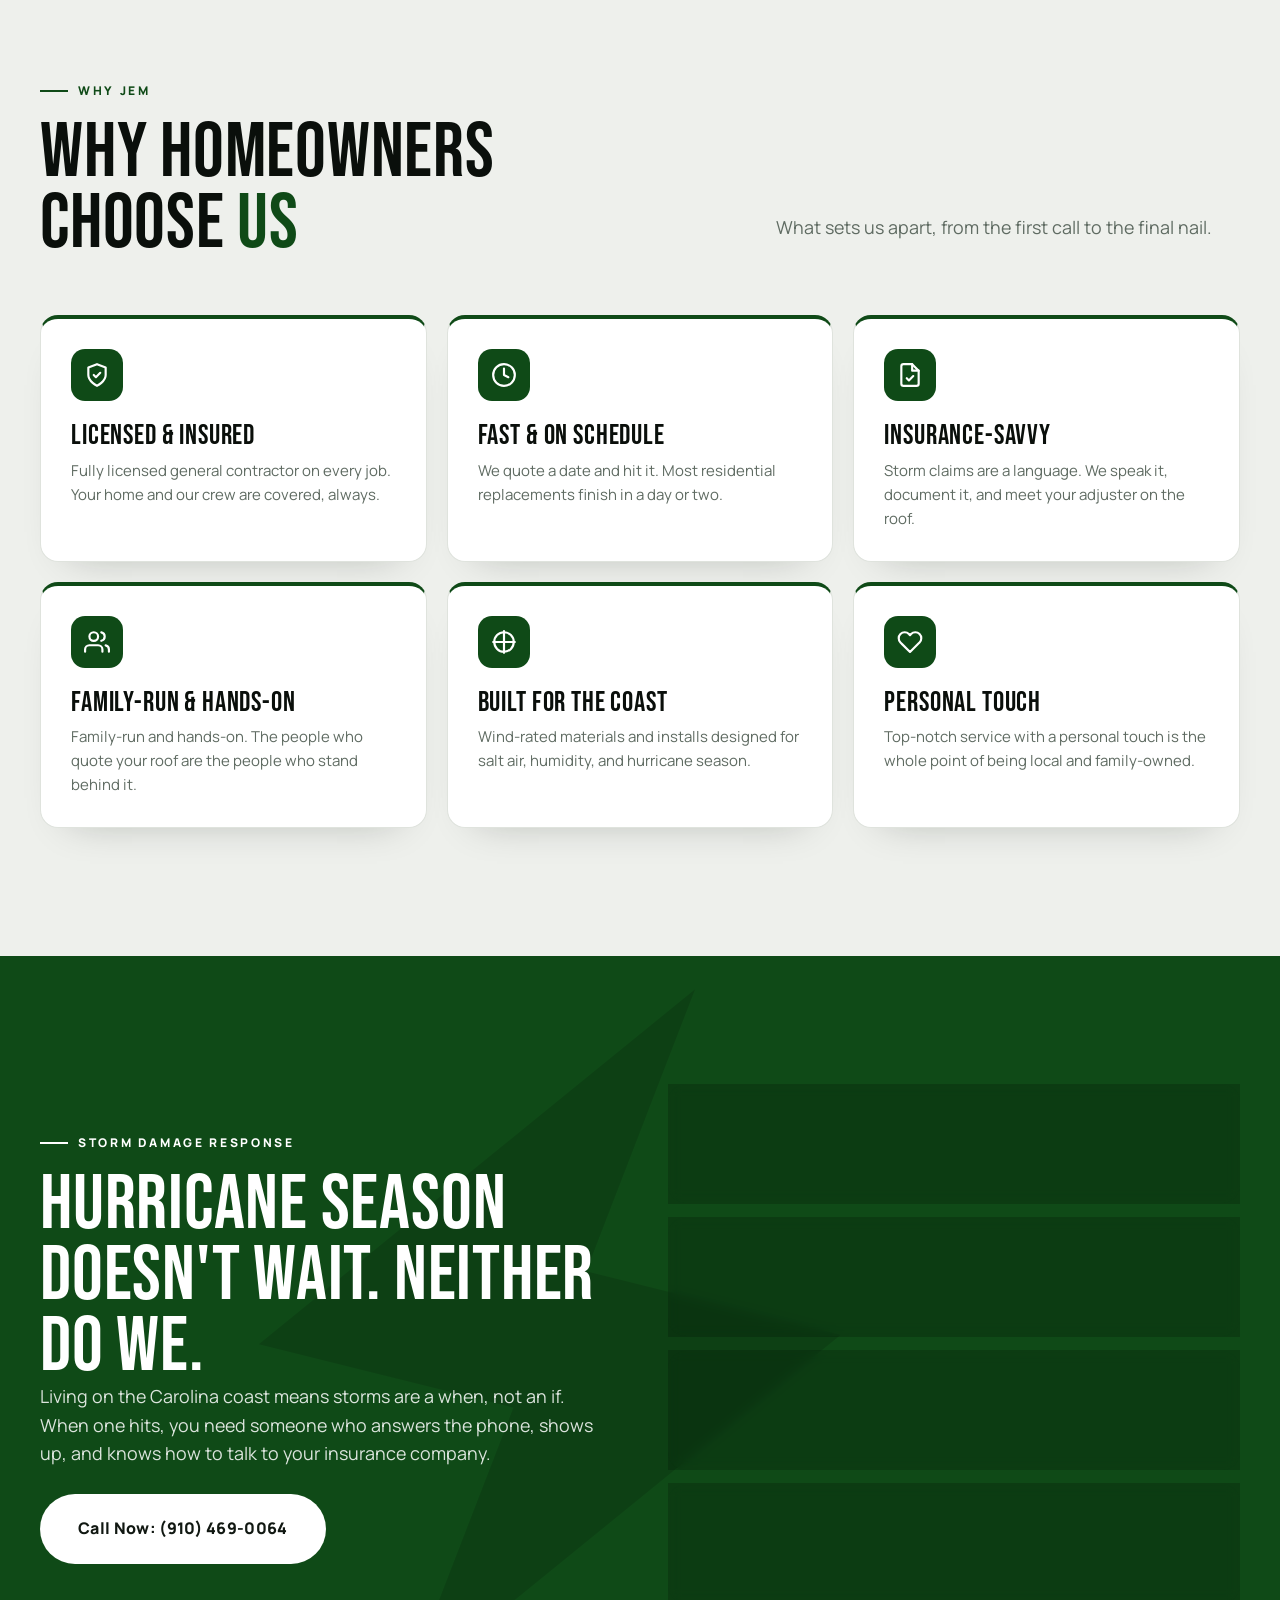
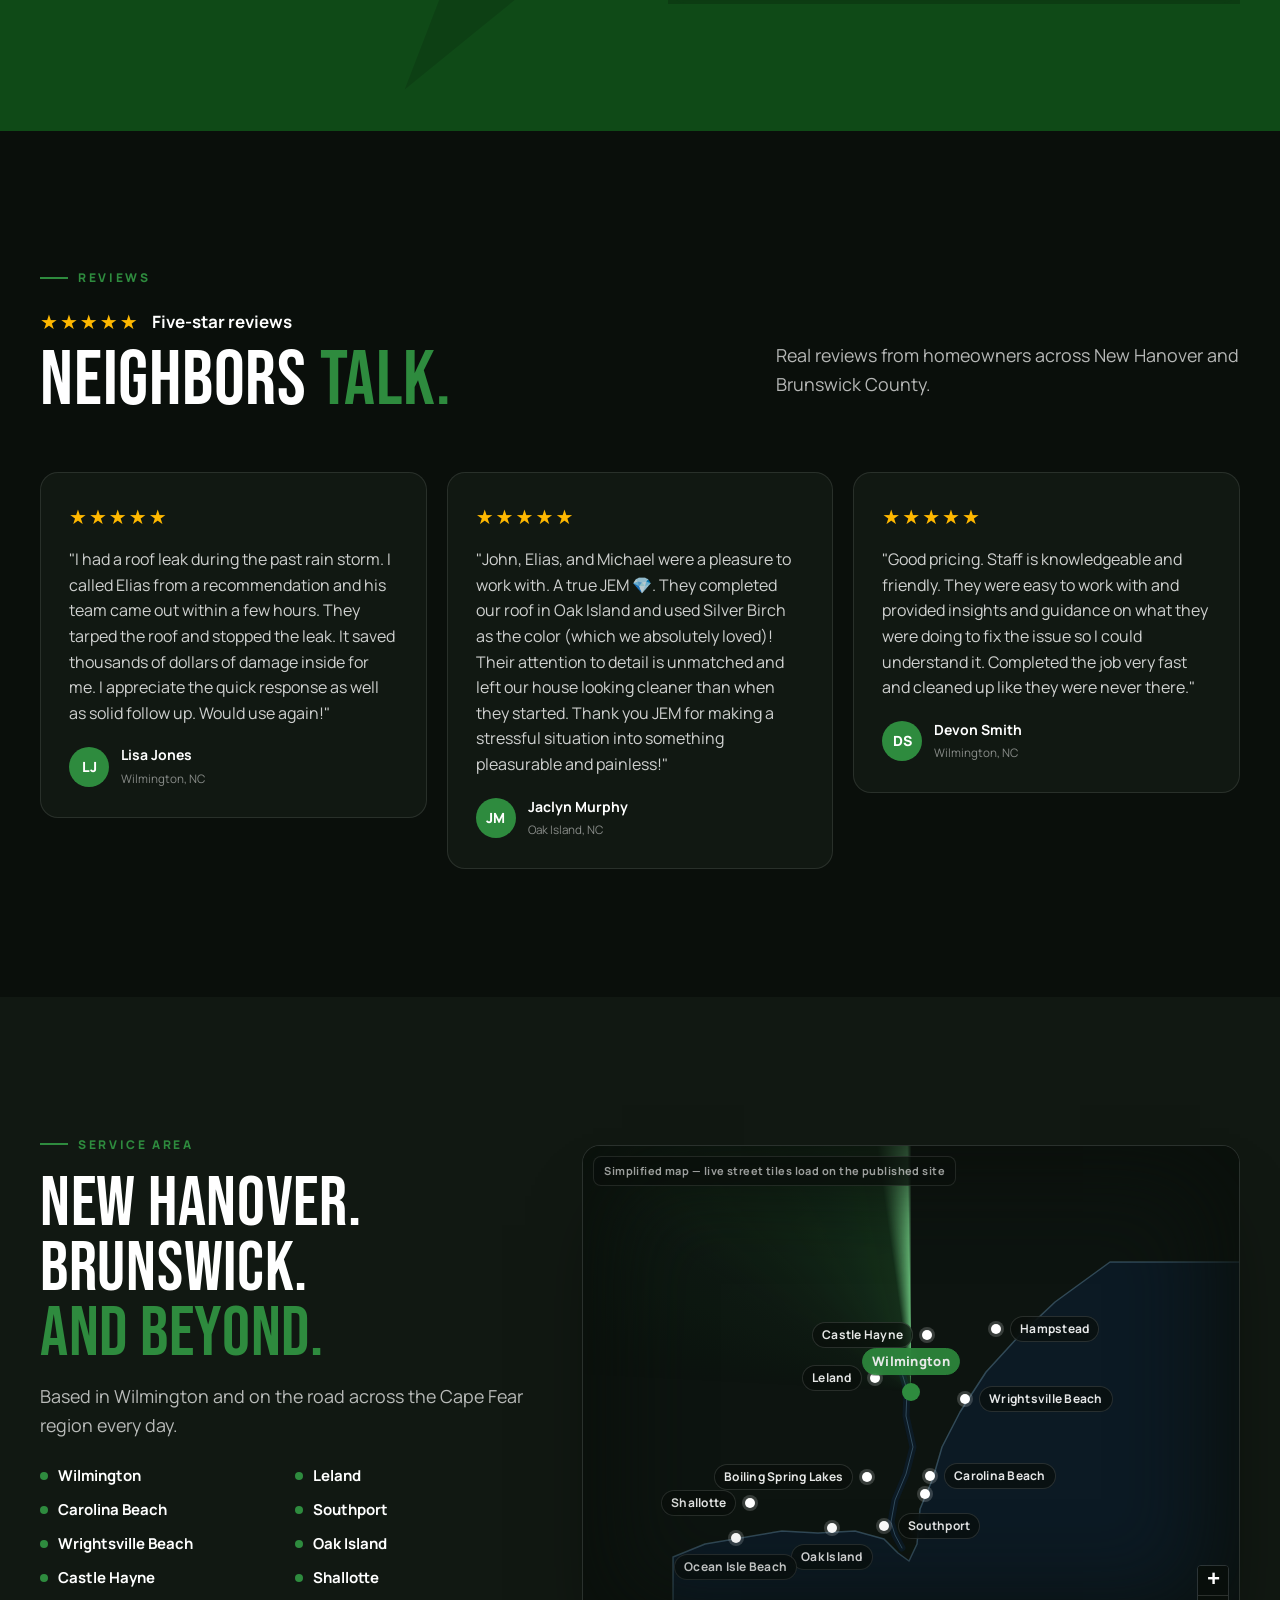
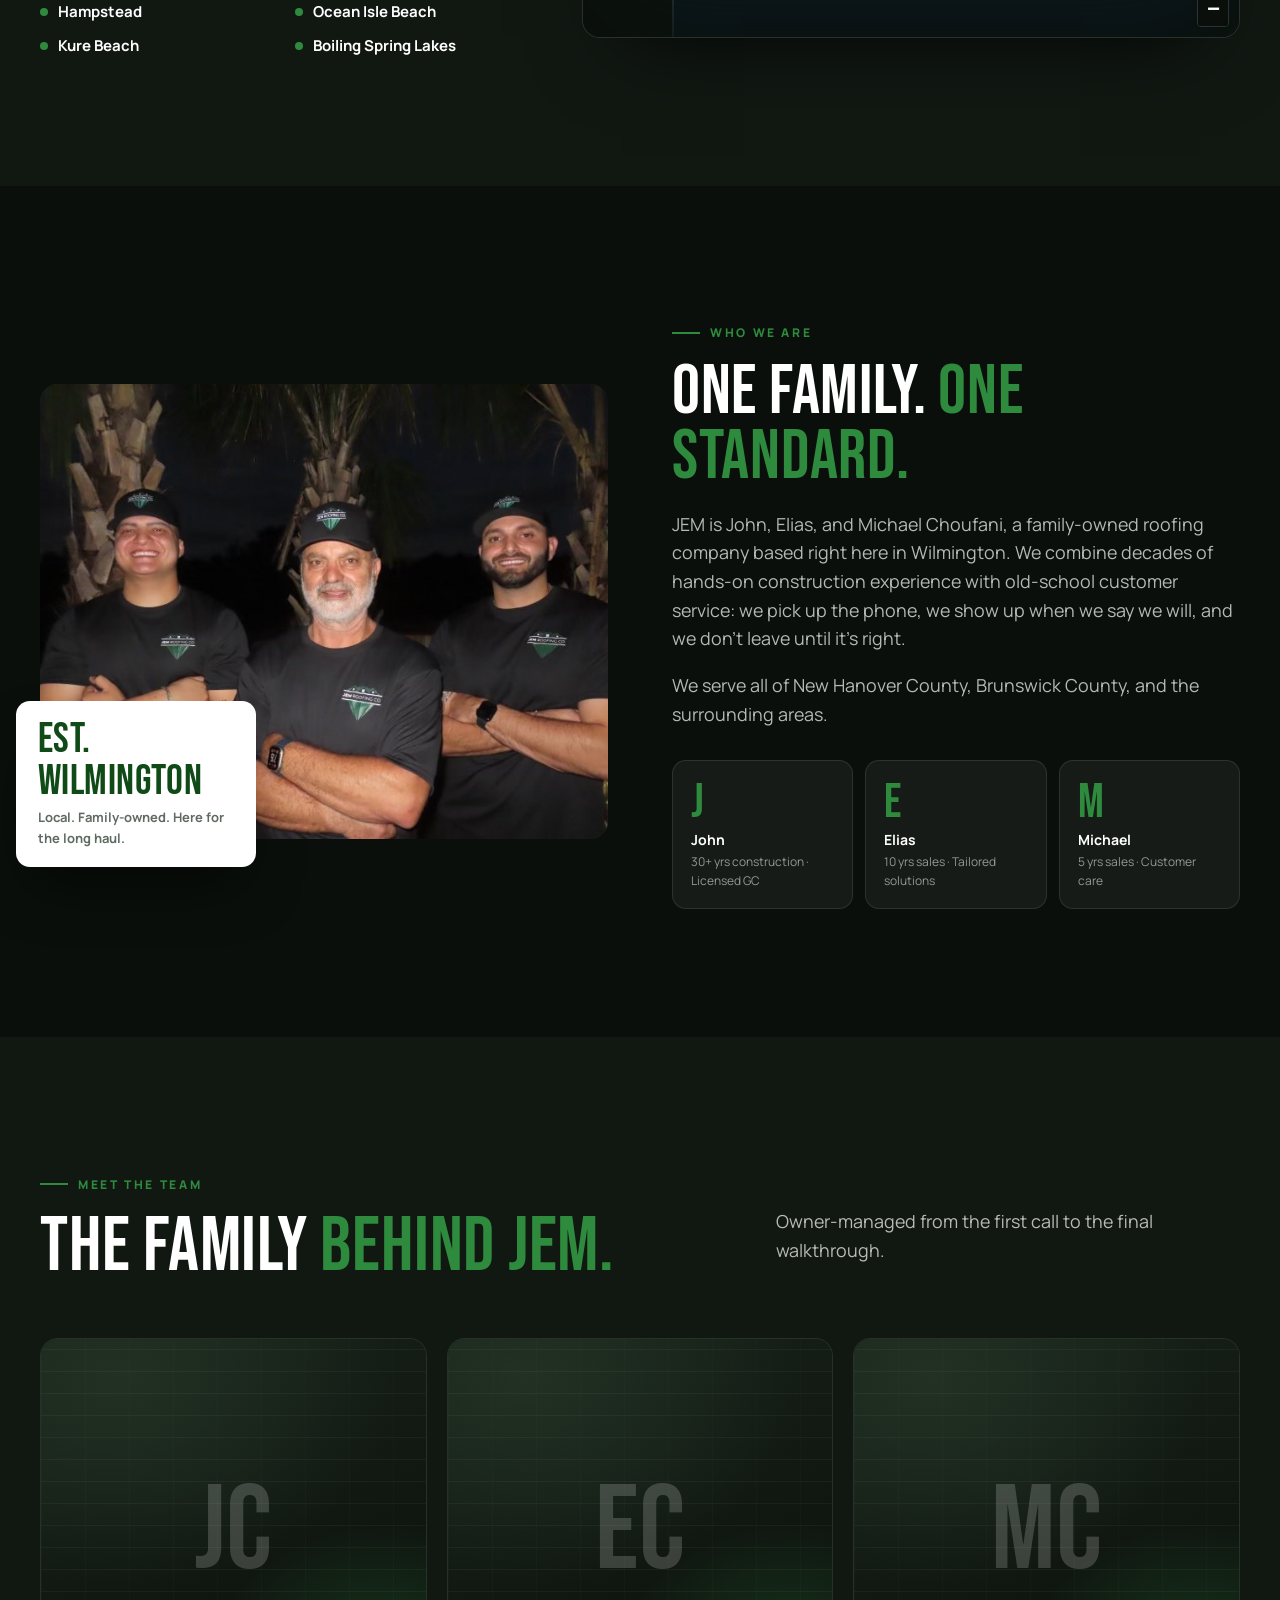
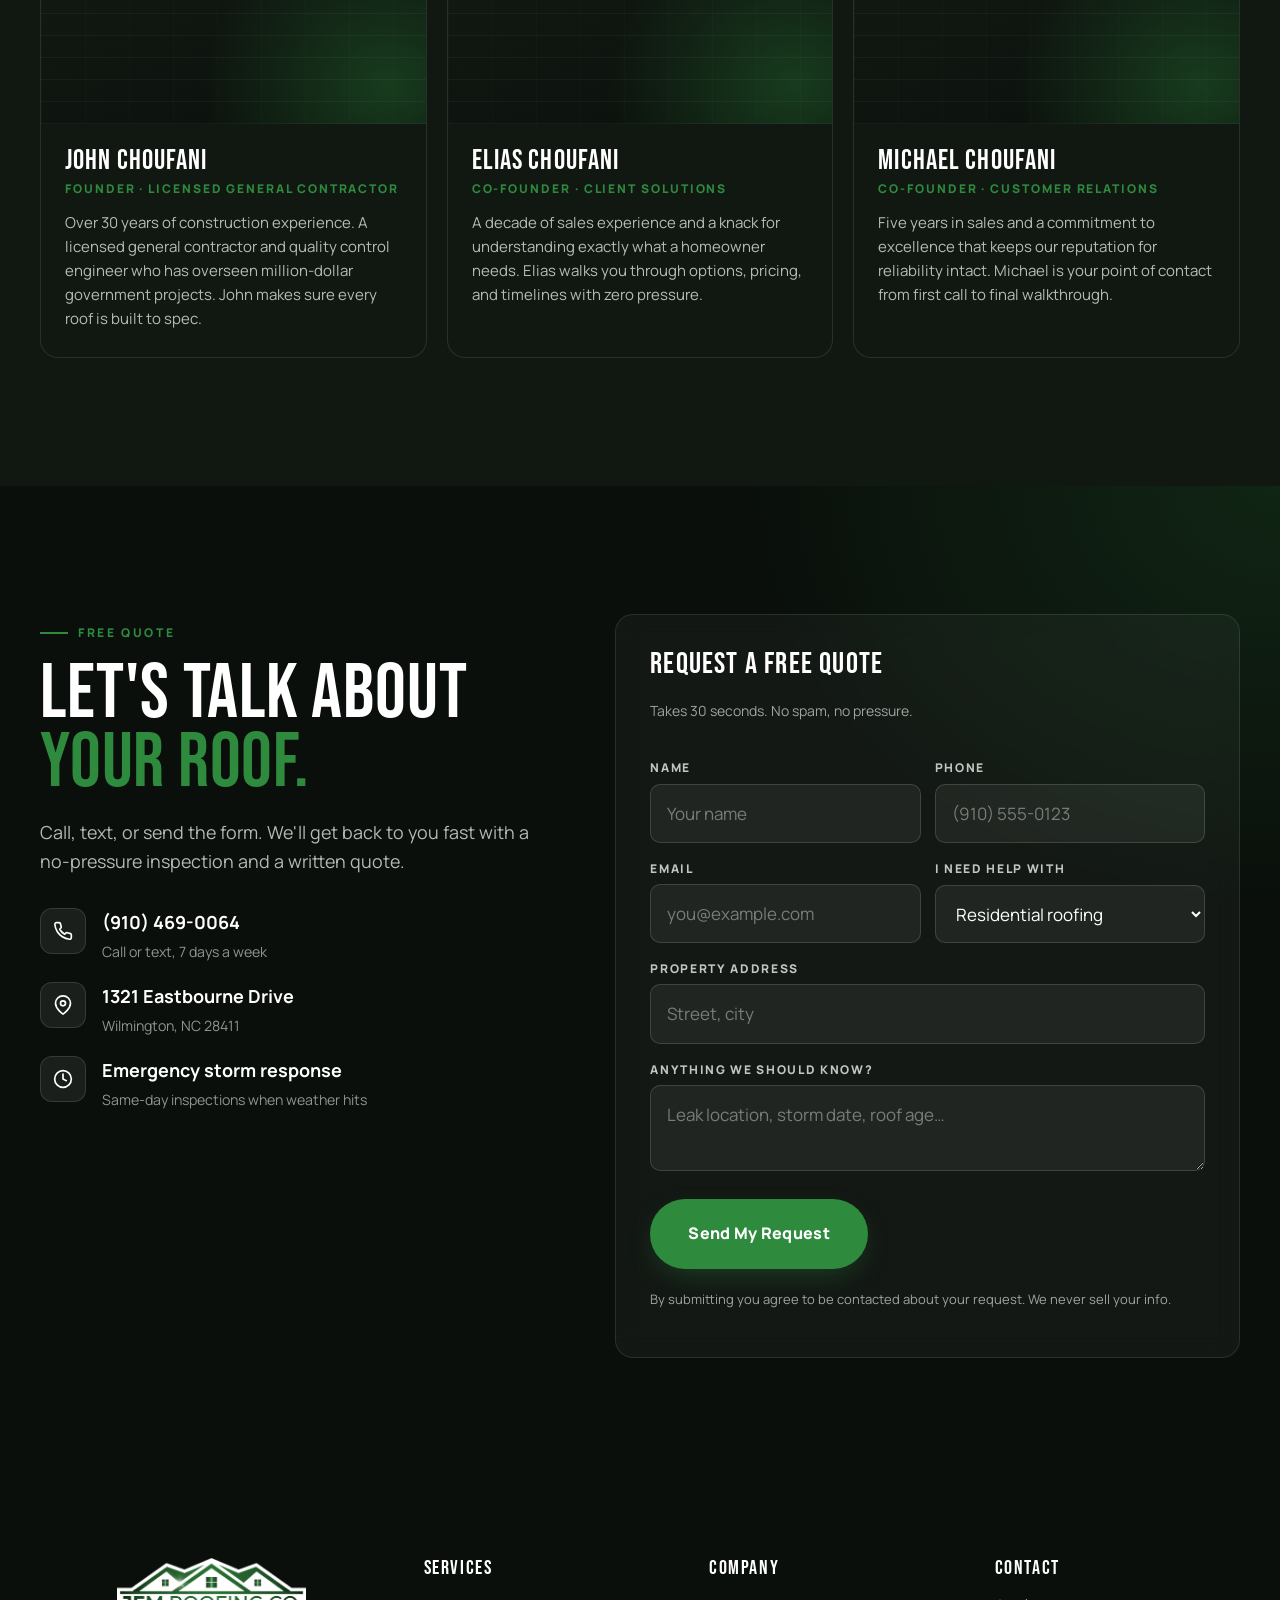
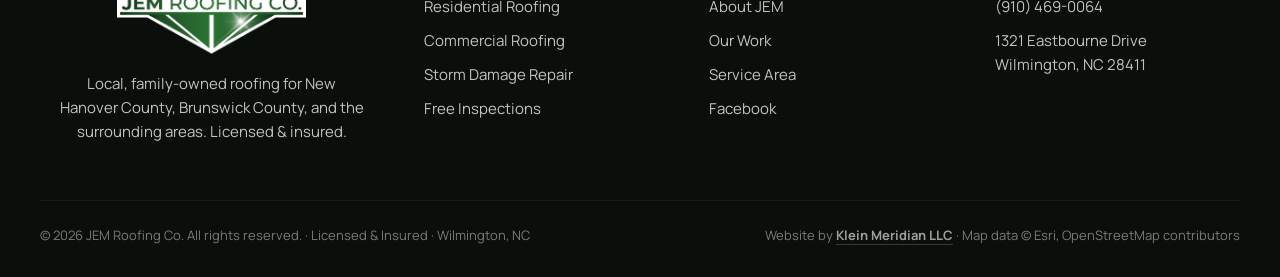
==== commit 65d09db7: "Hero: slower lay for "Done right." Co-Authored-By: Claude Fable 5.1 <noreply@anthropic.com> Claude-S" ====
--- a/index.html
+++ b/index.html
@@ -10,9 +10,9 @@
   <link rel="preconnect" href="https://fonts.googleapis.com">
   <link rel="preconnect" href="https://fonts.gstatic.com" crossorigin>
   <link href="https://fonts.googleapis.com/css2?family=Bebas+Neue&family=Manrope:wght@400;500;700;800&display=swap" rel="stylesheet">
-  <link rel="stylesheet" href="assets/vendor/leaflet/leaflet.css?v=50">
-  <link rel="stylesheet" href="css/base.css?v=50">
-  <link rel="stylesheet" href="css/theme.css?v=50">
+  <link rel="stylesheet" href="assets/vendor/leaflet/leaflet.css?v=51">
+  <link rel="stylesheet" href="css/base.css?v=51">
+  <link rel="stylesheet" href="css/theme.css?v=51">
   <meta property="og:title" content="JEM Roofing Co. — Wilmington, NC">
   <meta property="og:description" content="Family-owned. Licensed & insured. 30+ years of experience. Free quotes.">
   <meta property="og:type" content="website">
@@ -373,7 +373,7 @@
 
 
 <script src="assets/vendor/leaflet/leaflet.js"></script>
-<script src="js/main.js?v=50"></script>
-<script src="js/map.js?v=50"></script>
+<script src="js/main.js?v=51"></script>
+<script src="js/map.js?v=51"></script>
 </body>
 </html>
--- a/css/theme.css
+++ b/css/theme.css
@@ -38,6 +38,7 @@
 .hero h1 .line.lay .w { display: inline-block; opacity: 0; transform: translateY(-.55em) rotate(-2deg); transform-origin: left bottom;
   animation: lay .85s cubic-bezier(.2,.9,.3,1.25) forwards; animation-delay: calc(var(--d) + var(--k) * .17s); }
 @keyframes lay { 0% { opacity: 0; transform: translateY(-.55em) rotate(-2deg); } 55% { opacity: 1; } 78% { transform: translateY(.04em) rotate(.4deg); } 100% { opacity: 1; transform: none; } }
+.hero h1 .line.lay:nth-child(3) .w { animation-duration: 1.25s; animation-delay: calc(var(--d) + var(--k) * .26s); }   /* DONE RIGHT lays a touch slower */
 @media (prefers-reduced-motion: reduce) { .hero h1 .line.lay .w { animation: none; opacity: 1; transform: none; } }
 @keyframes heroIn { to { opacity: 1; transform: none; } }
 @media (prefers-reduced-motion: reduce) { .hero-enter { animation: none; opacity: 1; transform: none; } }
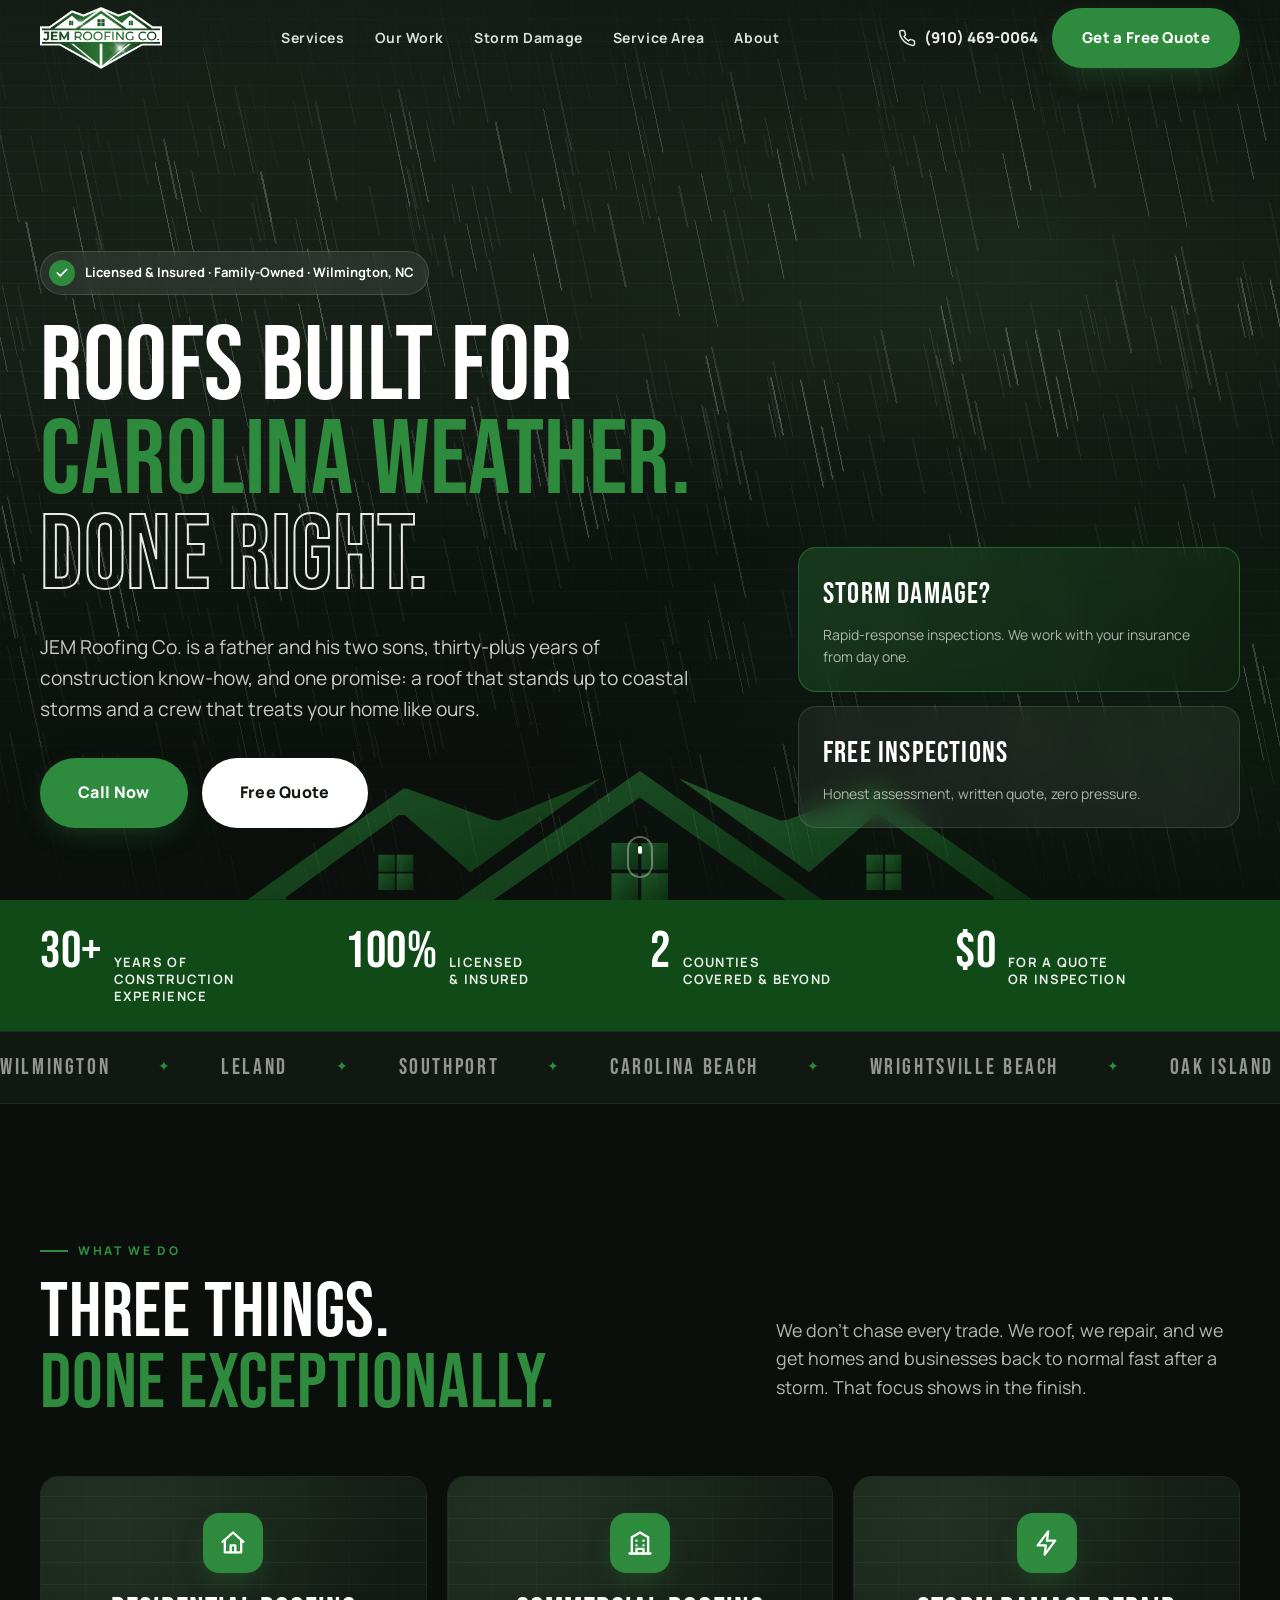
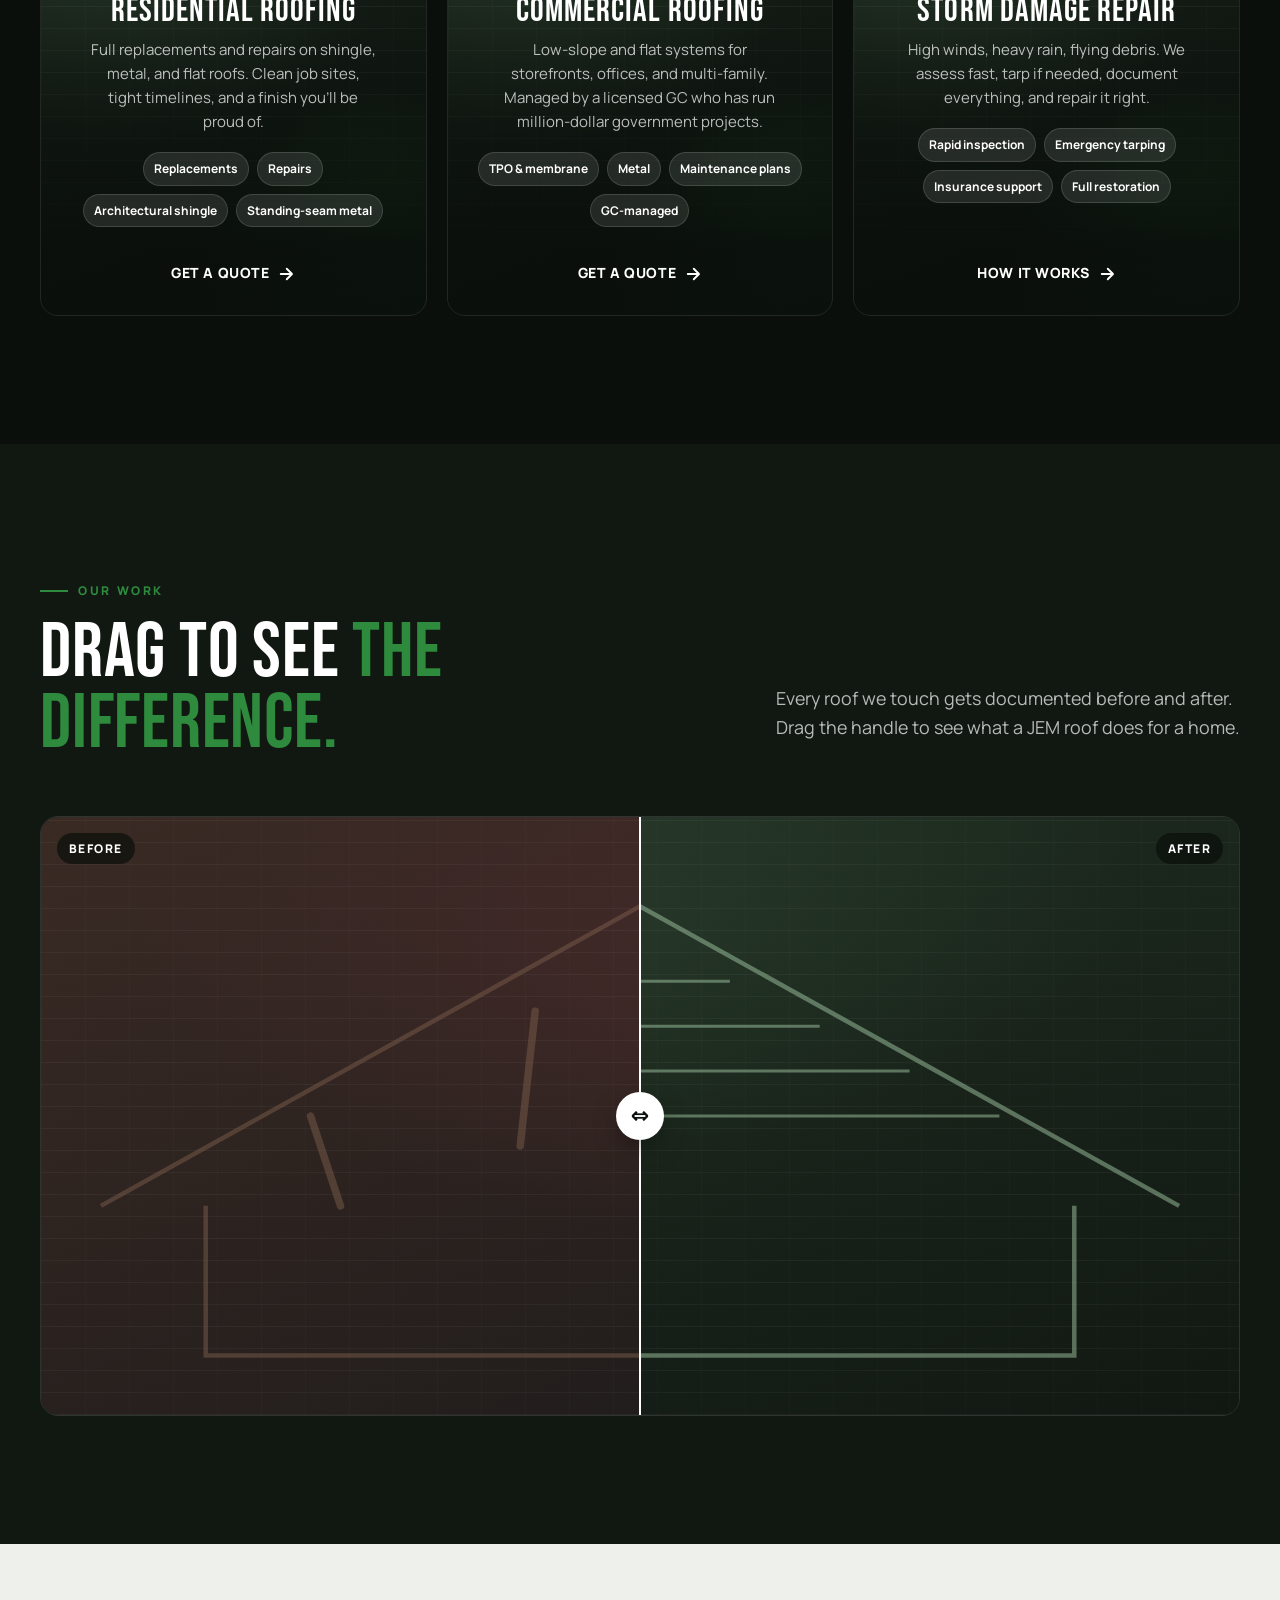
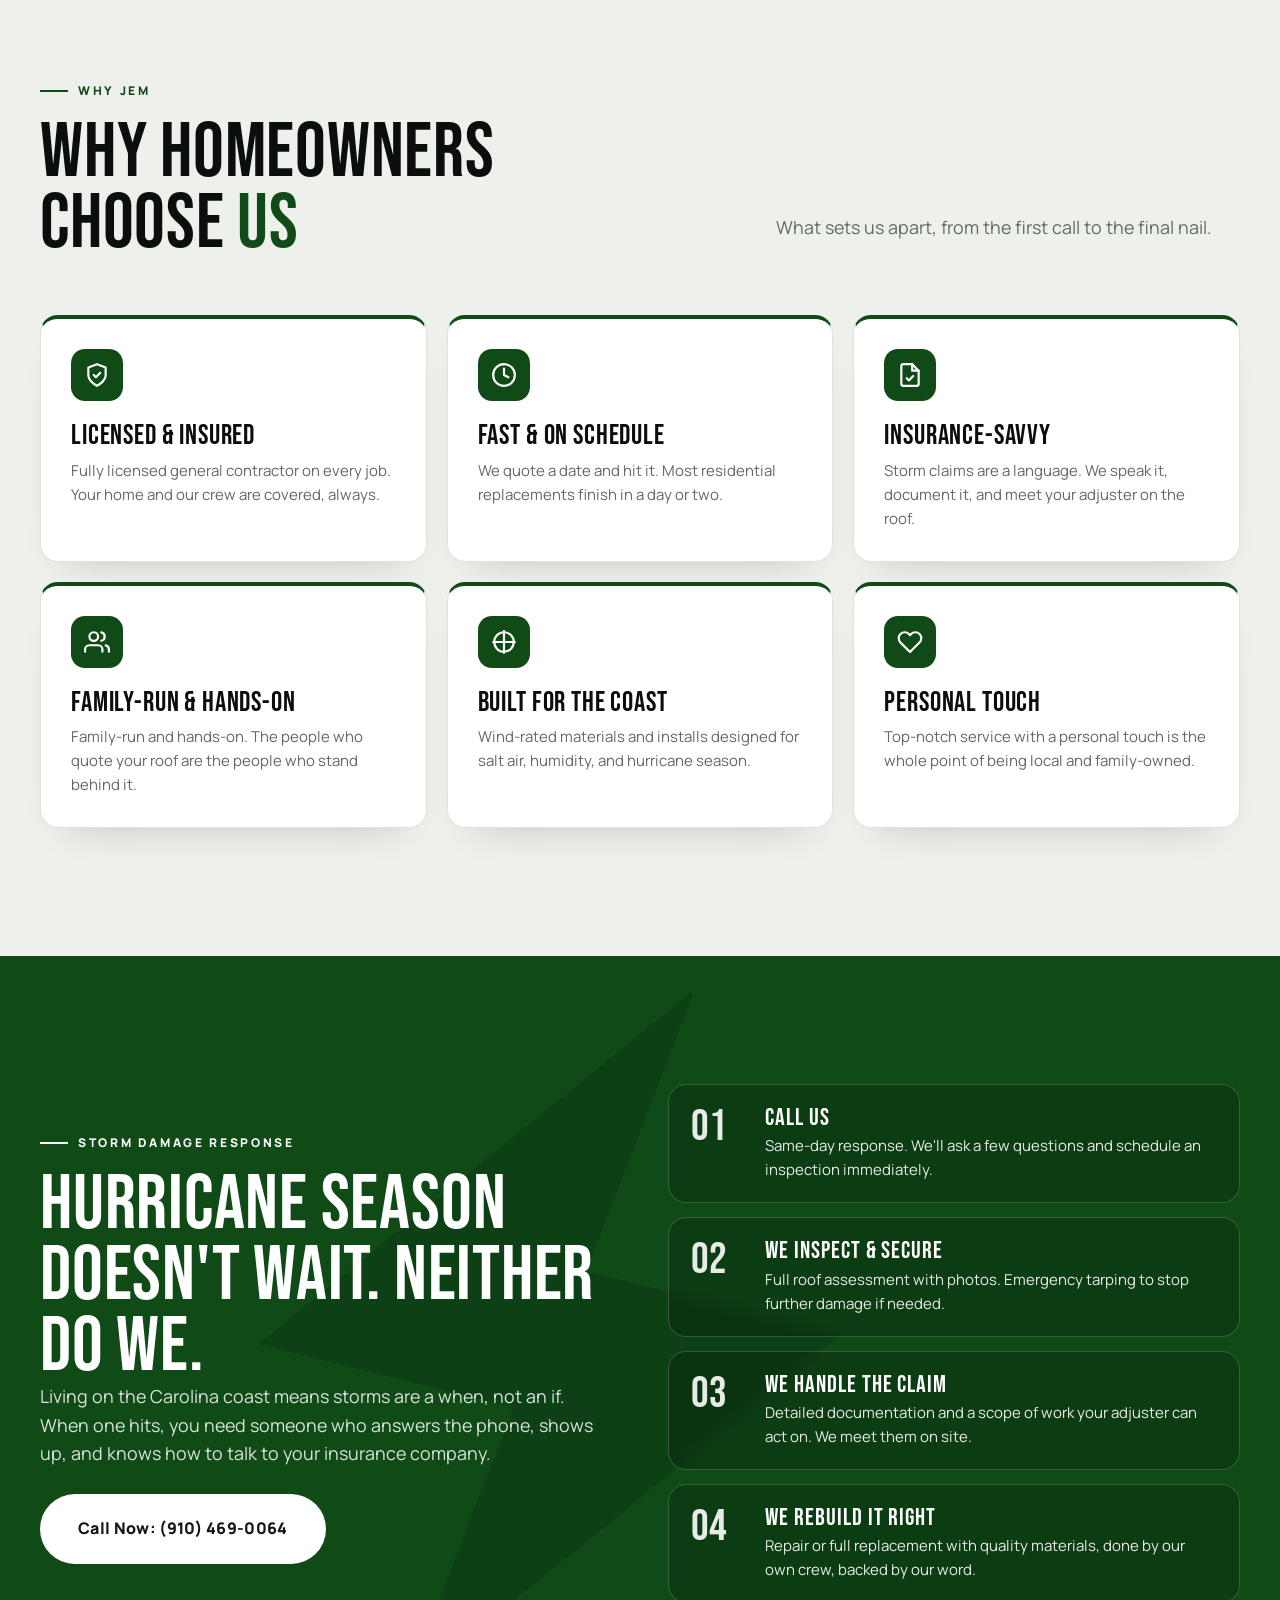
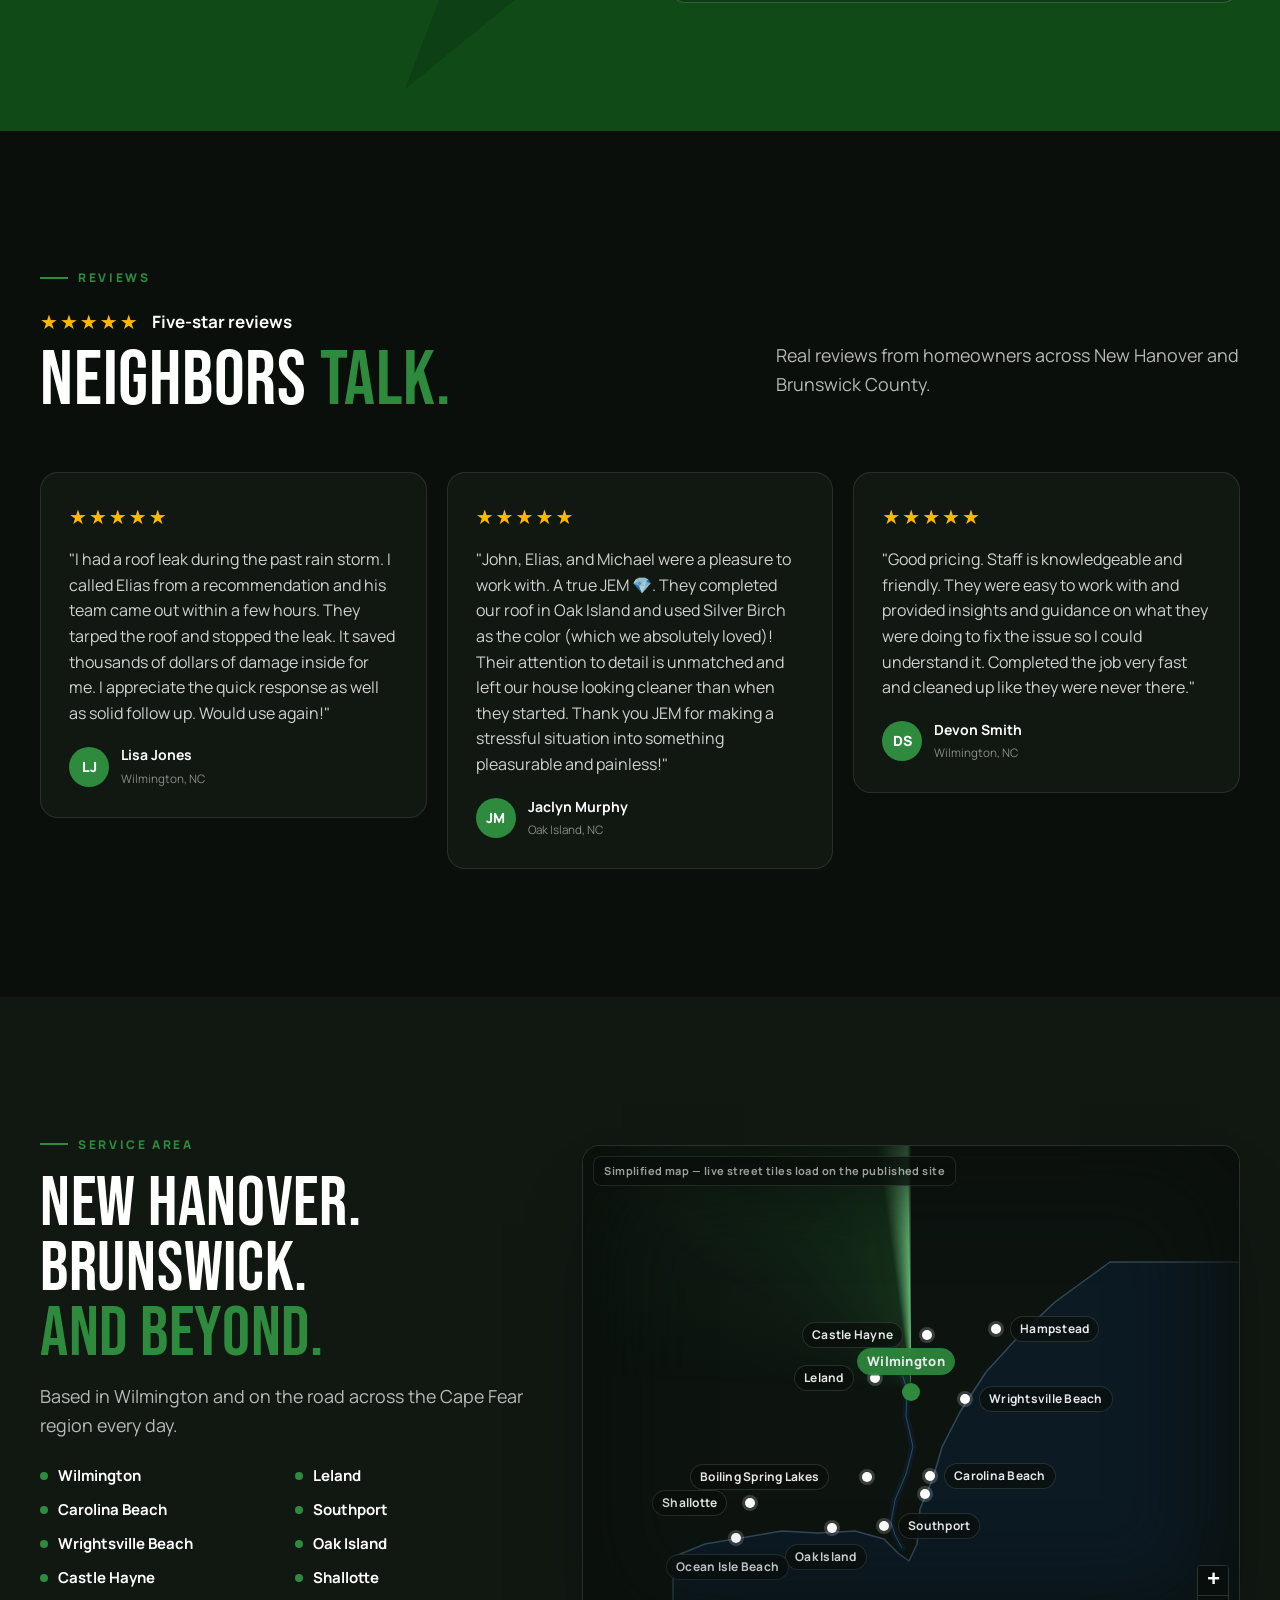
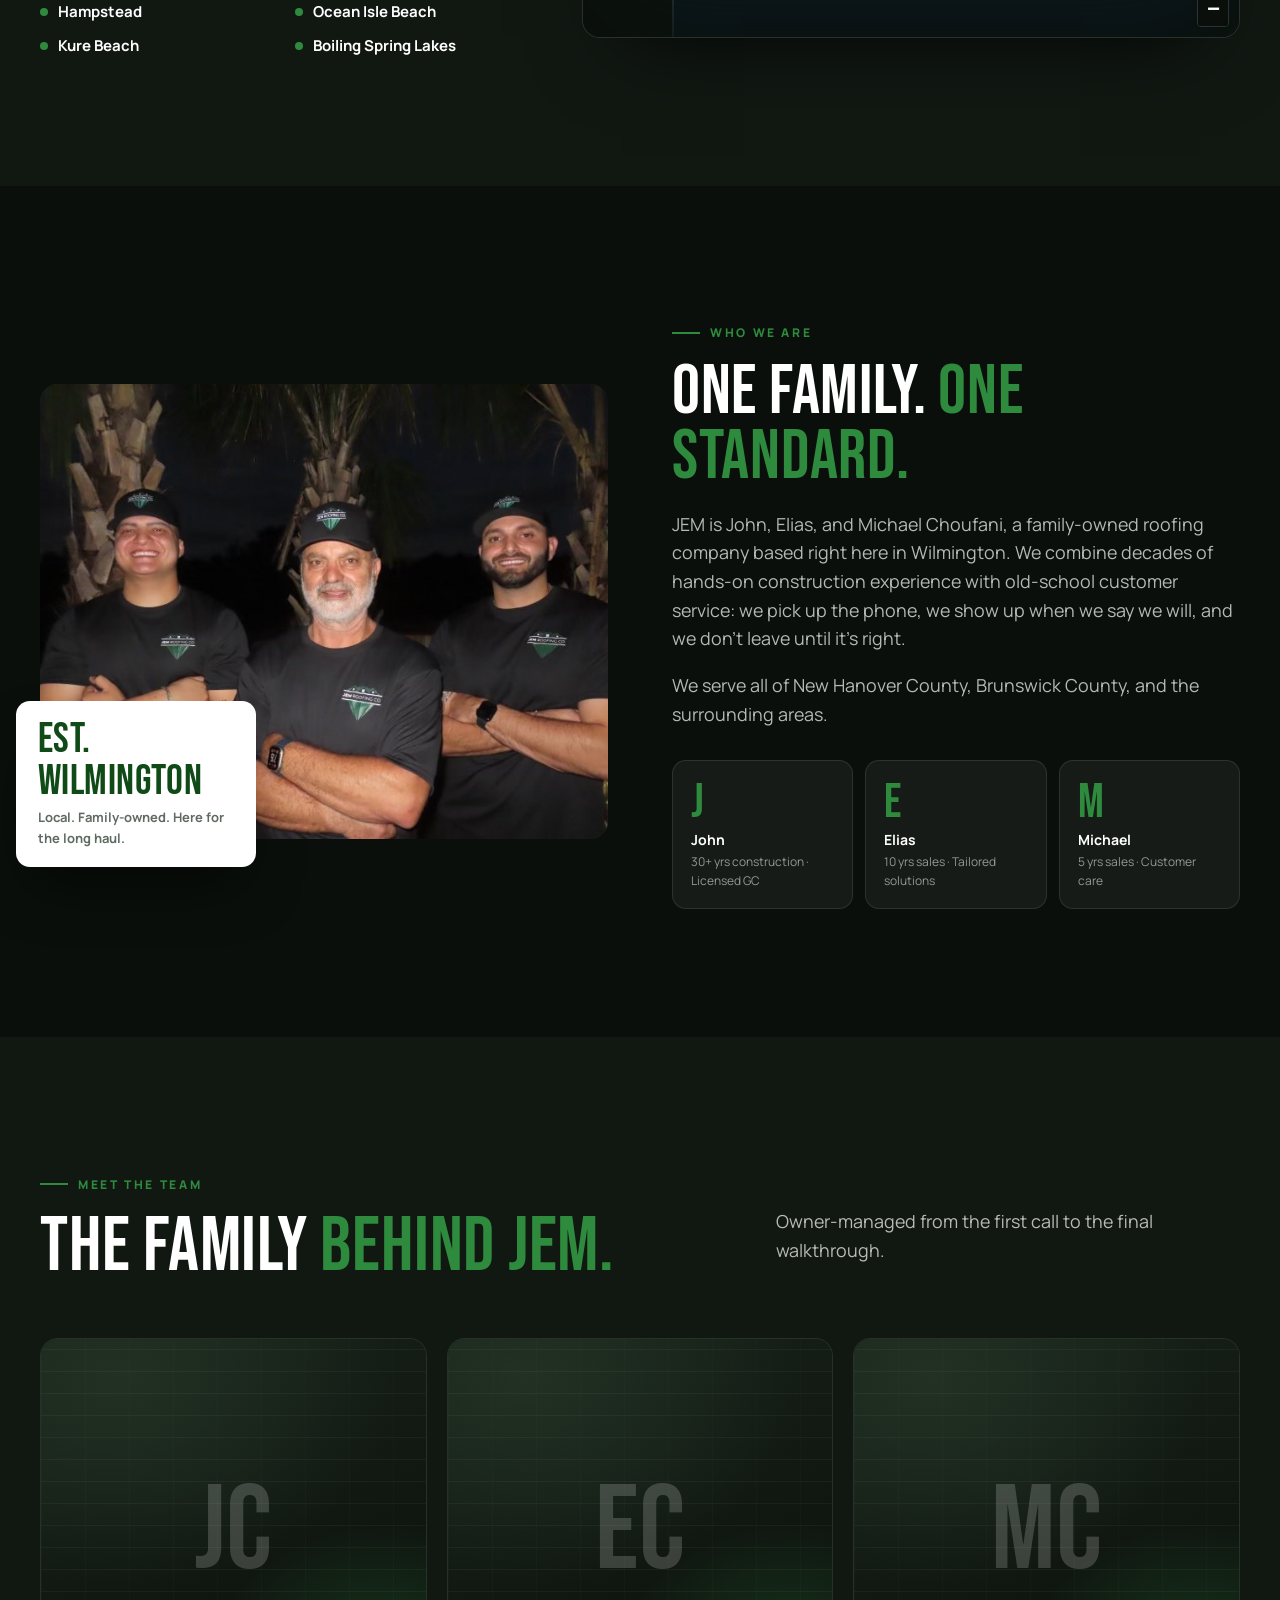
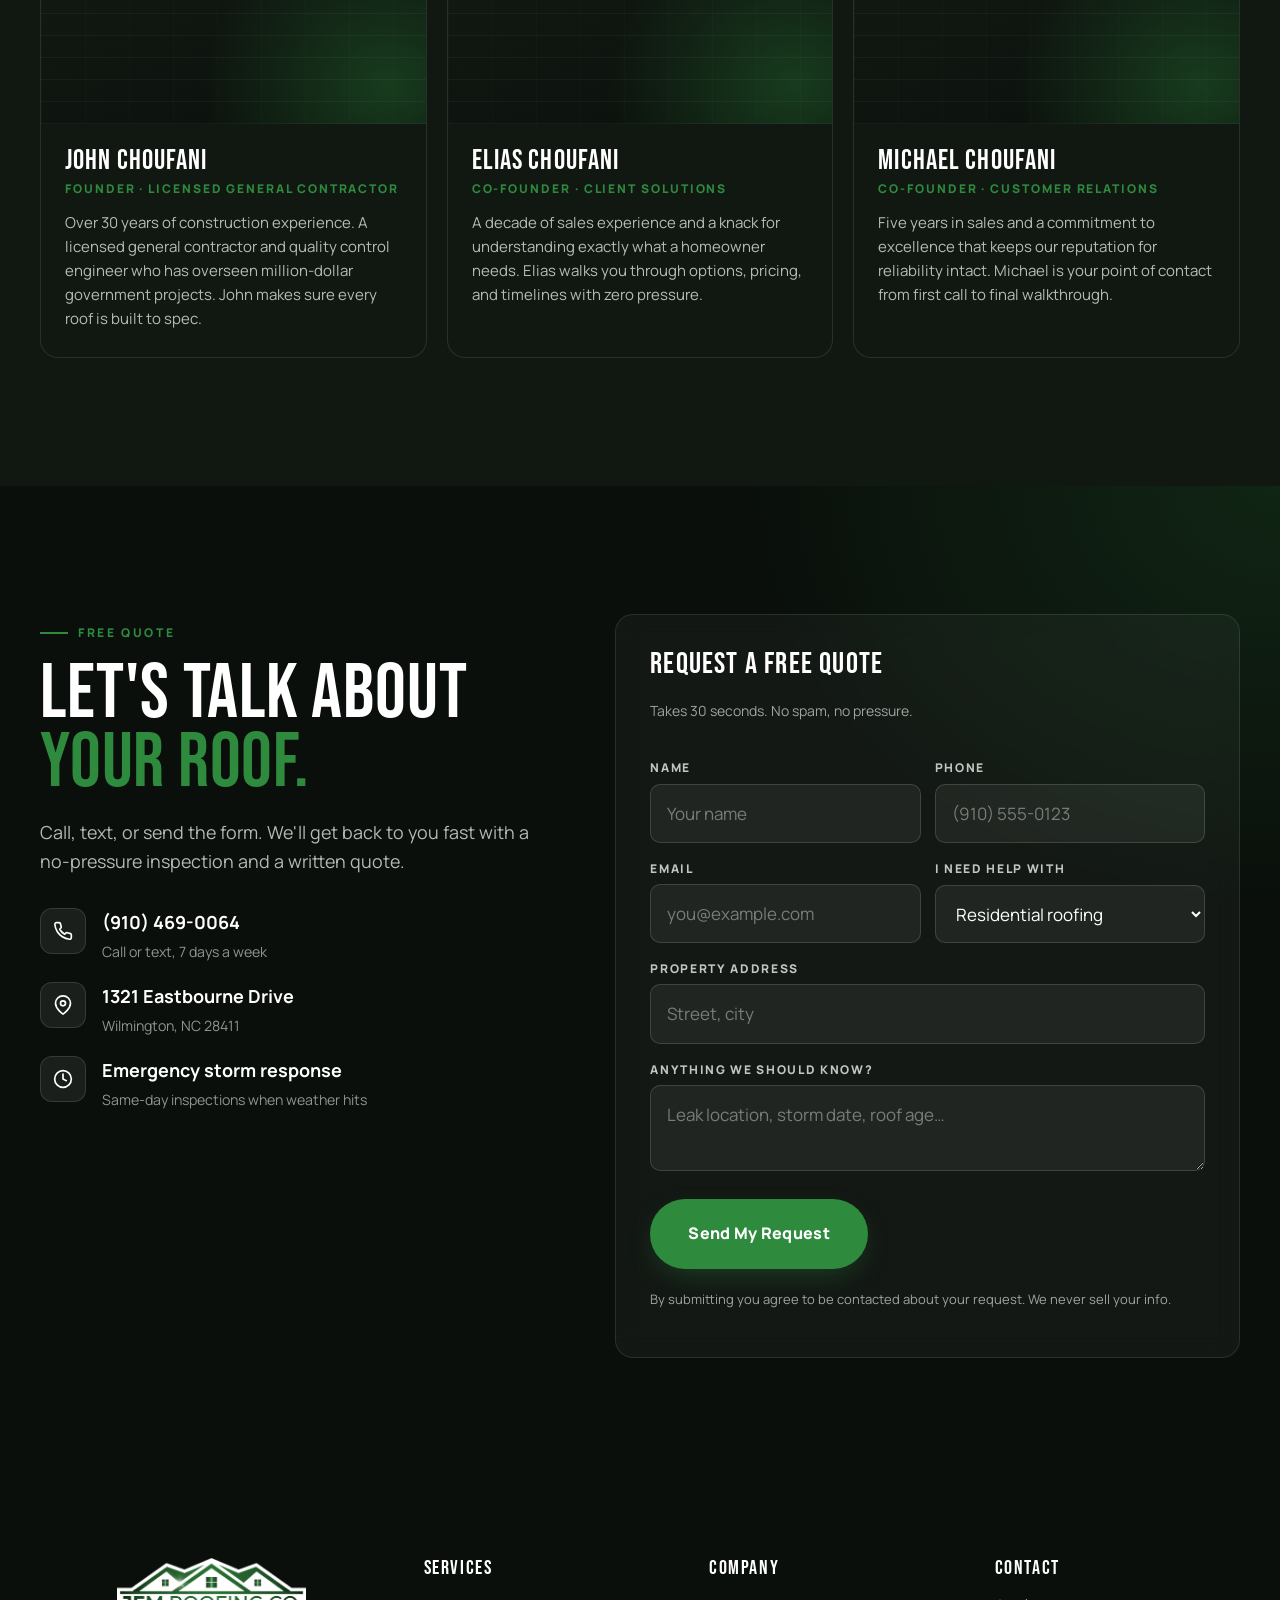
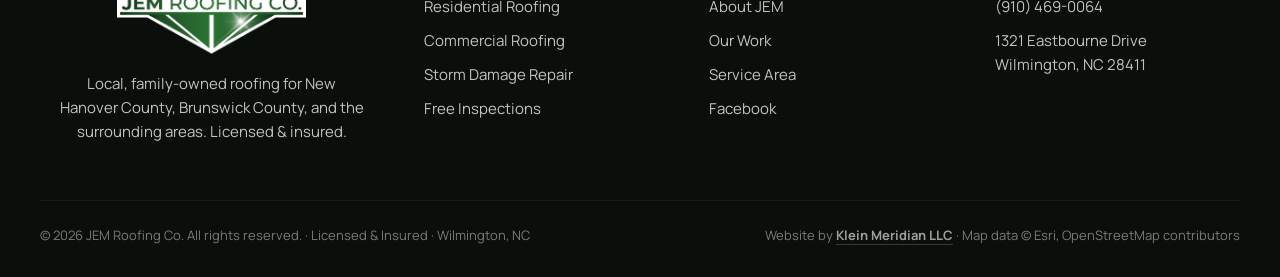
==== commit 95927214: "Hero: slightly longer word lay on the first two headline lines Co-Authored-By: Claude Fable 5.1 <nor" ====
--- a/index.html
+++ b/index.html
@@ -10,9 +10,9 @@
   <link rel="preconnect" href="https://fonts.googleapis.com">
   <link rel="preconnect" href="https://fonts.gstatic.com" crossorigin>
   <link href="https://fonts.googleapis.com/css2?family=Bebas+Neue&family=Manrope:wght@400;500;700;800&display=swap" rel="stylesheet">
-  <link rel="stylesheet" href="assets/vendor/leaflet/leaflet.css?v=51">
-  <link rel="stylesheet" href="css/base.css?v=51">
-  <link rel="stylesheet" href="css/theme.css?v=51">
+  <link rel="stylesheet" href="assets/vendor/leaflet/leaflet.css?v=52">
+  <link rel="stylesheet" href="css/base.css?v=52">
+  <link rel="stylesheet" href="css/theme.css?v=52">
   <meta property="og:title" content="JEM Roofing Co. — Wilmington, NC">
   <meta property="og:description" content="Family-owned. Licensed & insured. 30+ years of experience. Free quotes.">
   <meta property="og:type" content="website">
@@ -373,7 +373,7 @@
 
 
 <script src="assets/vendor/leaflet/leaflet.js"></script>
-<script src="js/main.js?v=51"></script>
-<script src="js/map.js?v=51"></script>
+<script src="js/main.js?v=52"></script>
+<script src="js/map.js?v=52"></script>
 </body>
 </html>
--- a/css/theme.css
+++ b/css/theme.css
@@ -36,7 +36,7 @@
 /* shingle lay: each word drops from above and settles, left to right, per line */
 .hero h1 .line.lay { overflow: visible; }
 .hero h1 .line.lay .w { display: inline-block; opacity: 0; transform: translateY(-.55em) rotate(-2deg); transform-origin: left bottom;
-  animation: lay .85s cubic-bezier(.2,.9,.3,1.25) forwards; animation-delay: calc(var(--d) + var(--k) * .17s); }
+  animation: lay 1.05s cubic-bezier(.2,.9,.3,1.25) forwards; animation-delay: calc(var(--d) + var(--k) * .17s); }
 @keyframes lay { 0% { opacity: 0; transform: translateY(-.55em) rotate(-2deg); } 55% { opacity: 1; } 78% { transform: translateY(.04em) rotate(.4deg); } 100% { opacity: 1; transform: none; } }
 .hero h1 .line.lay:nth-child(3) .w { animation-duration: 1.25s; animation-delay: calc(var(--d) + var(--k) * .26s); }   /* DONE RIGHT lays a touch slower */
 @media (prefers-reduced-motion: reduce) { .hero h1 .line.lay .w { animation: none; opacity: 1; transform: none; } }
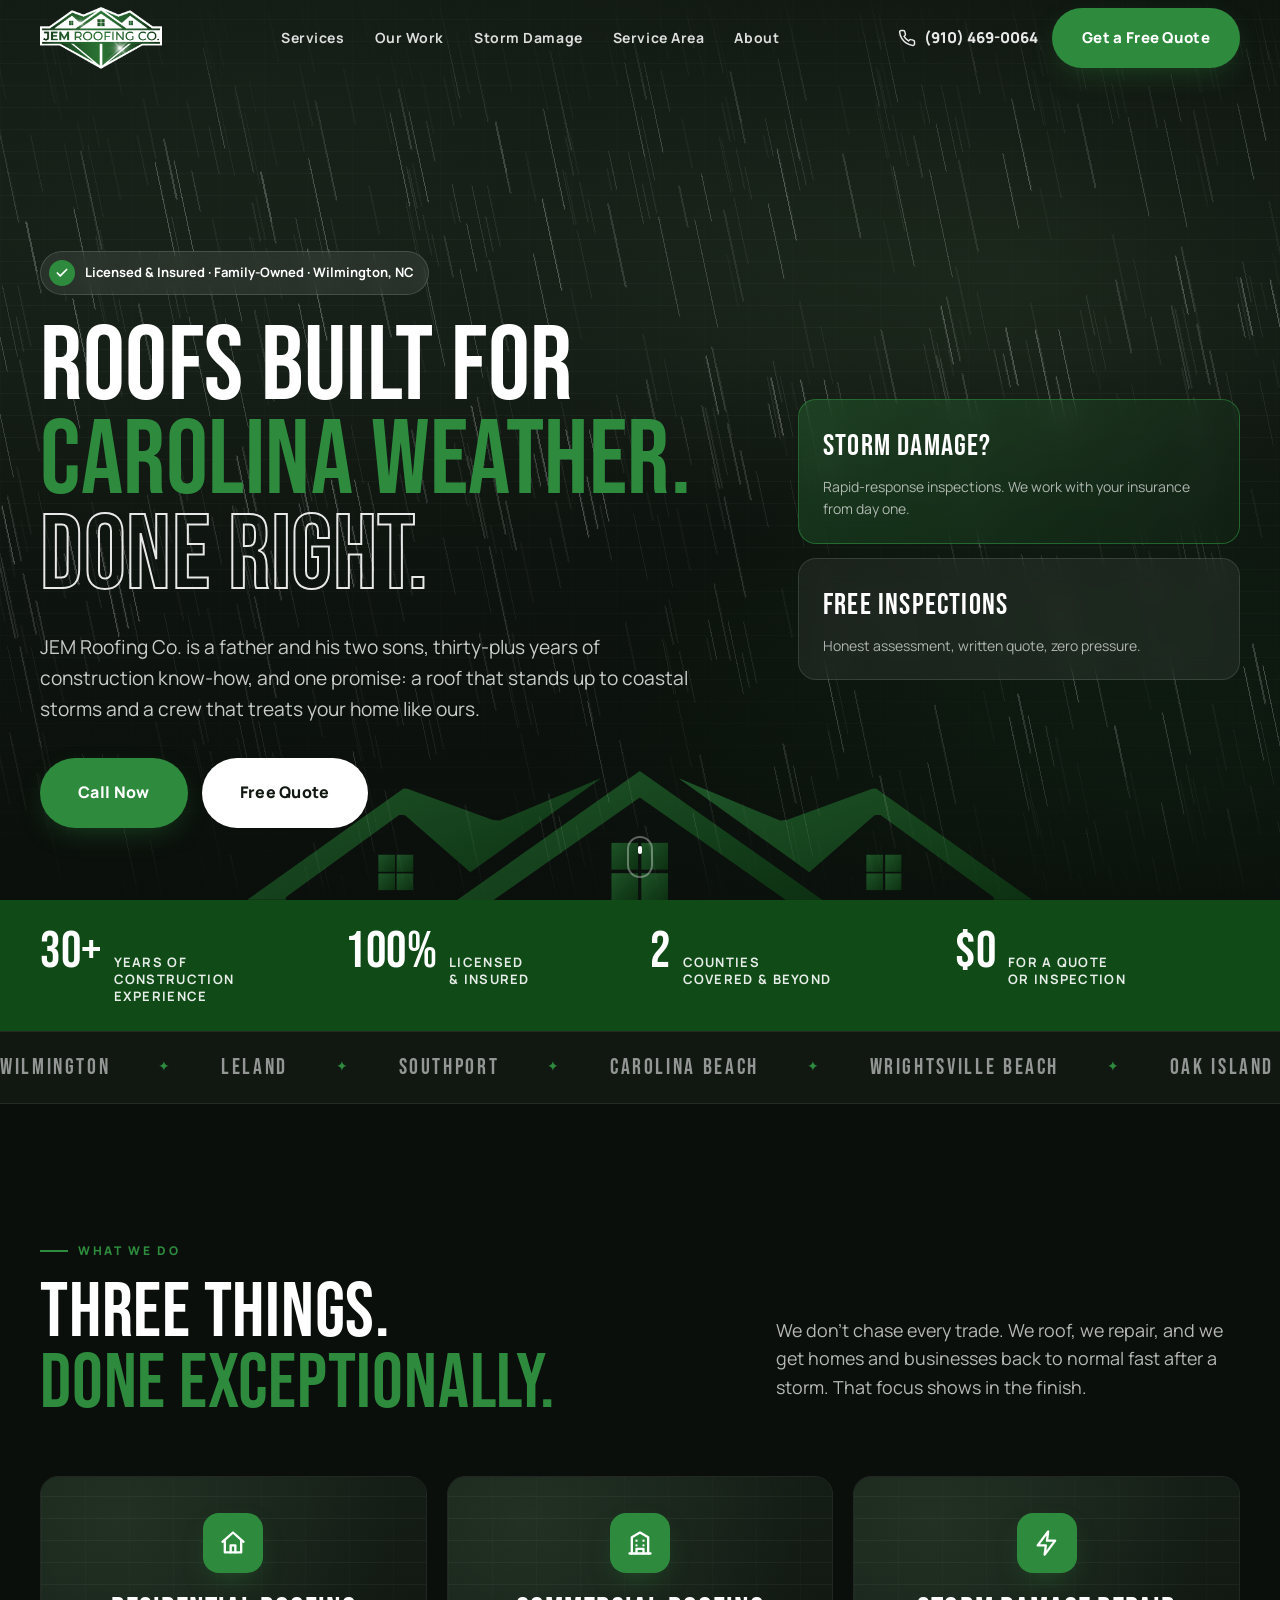
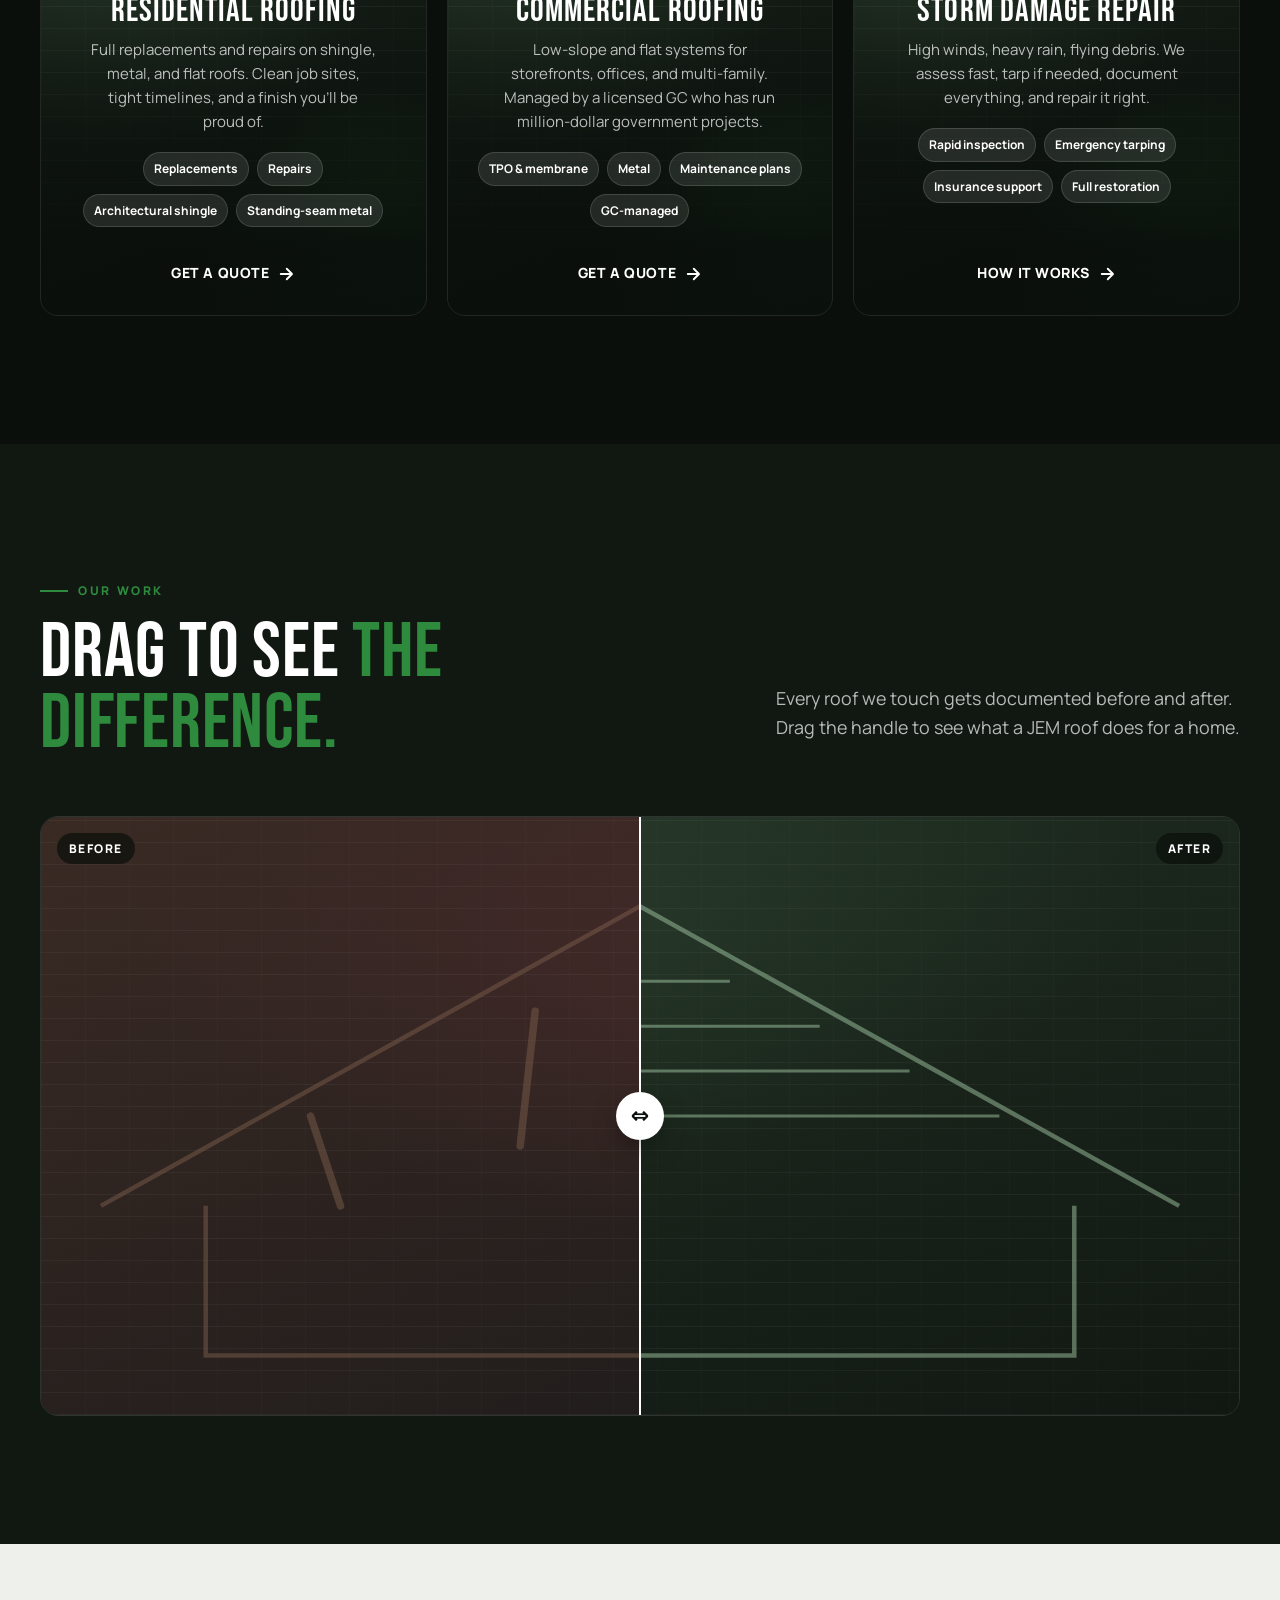
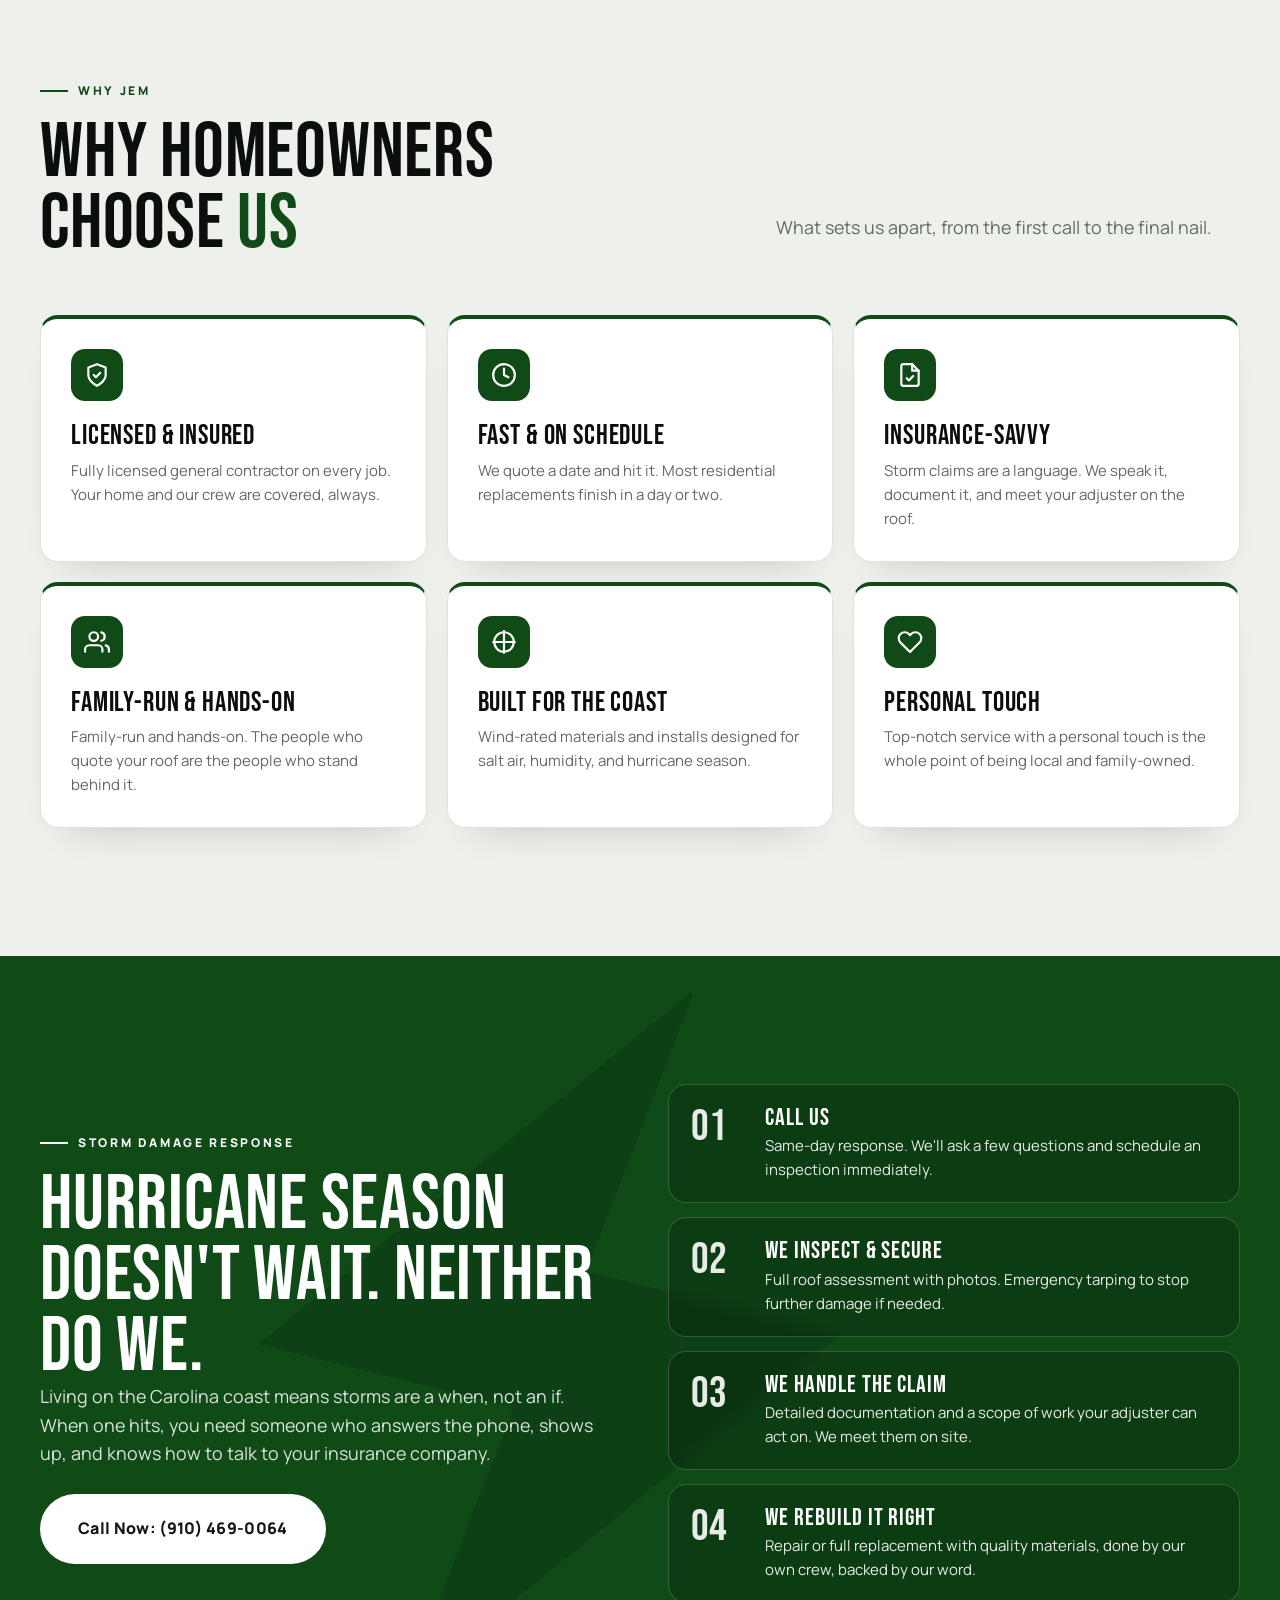
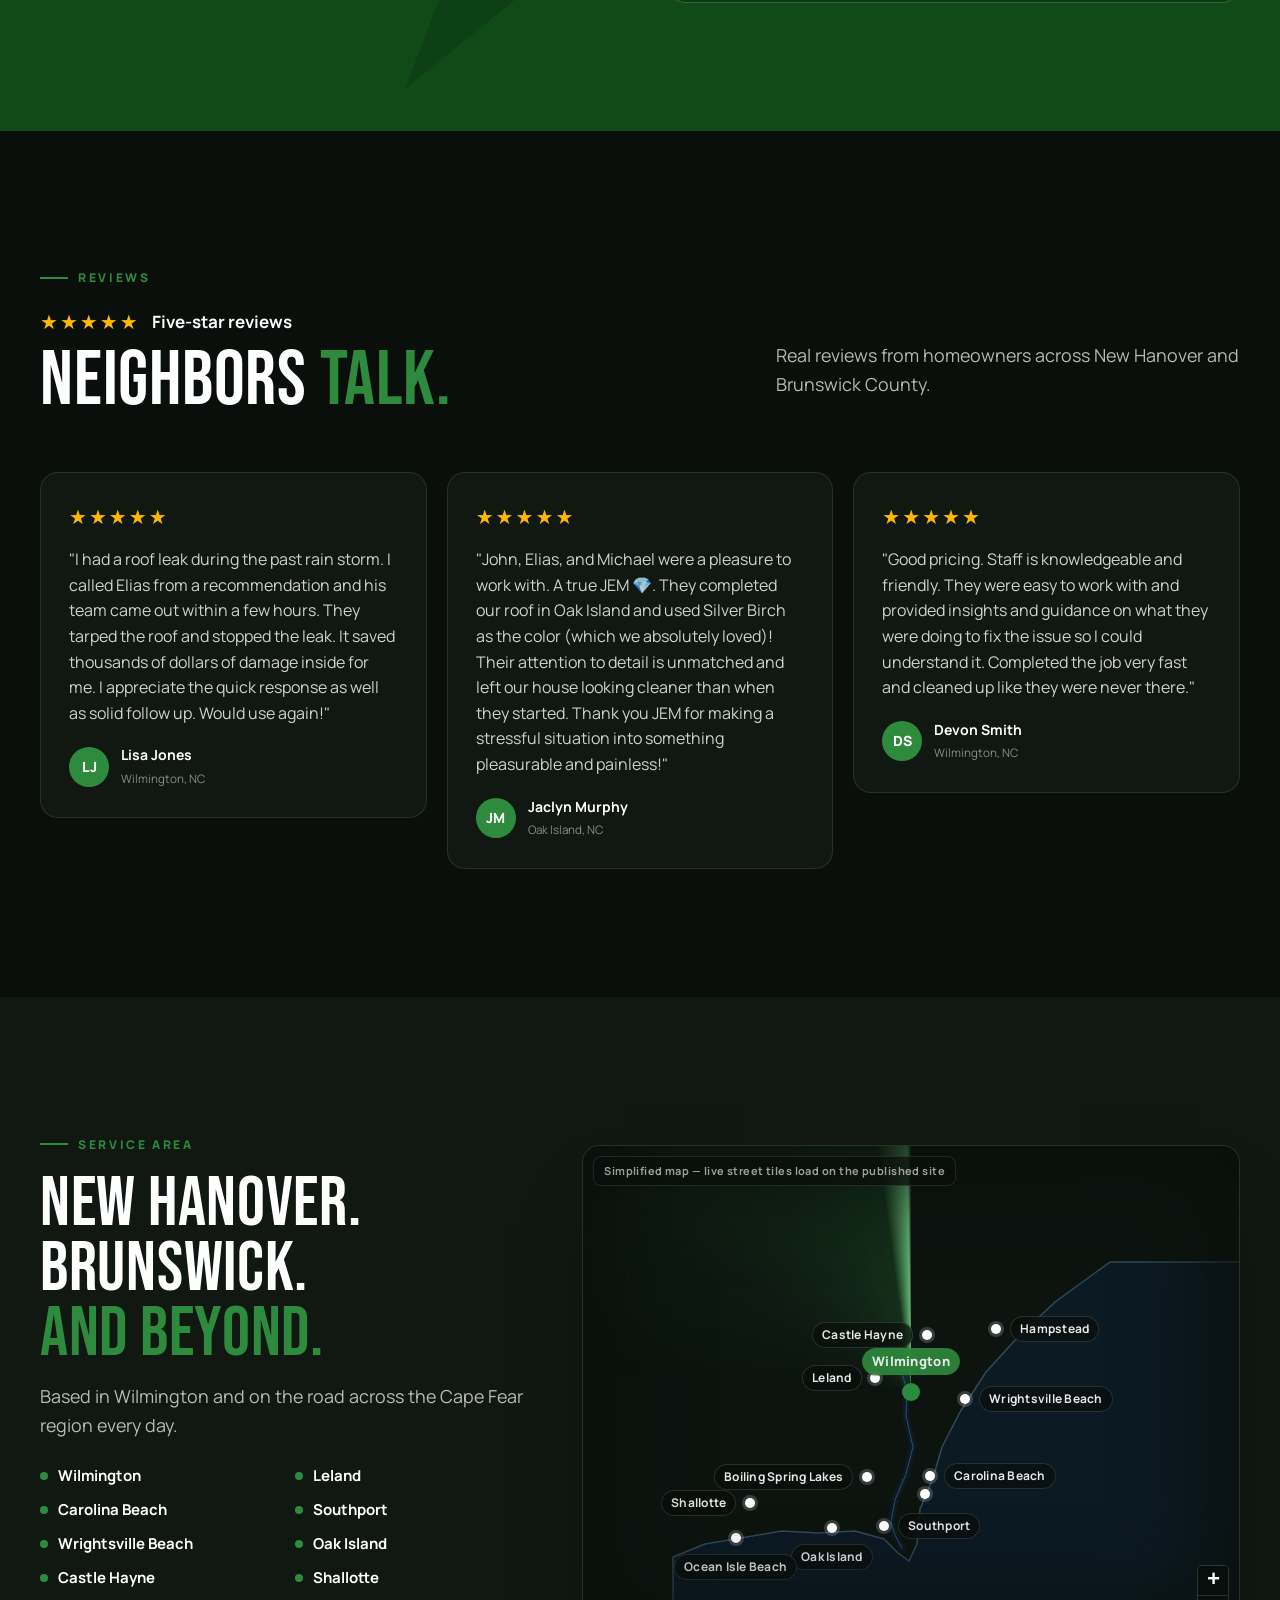
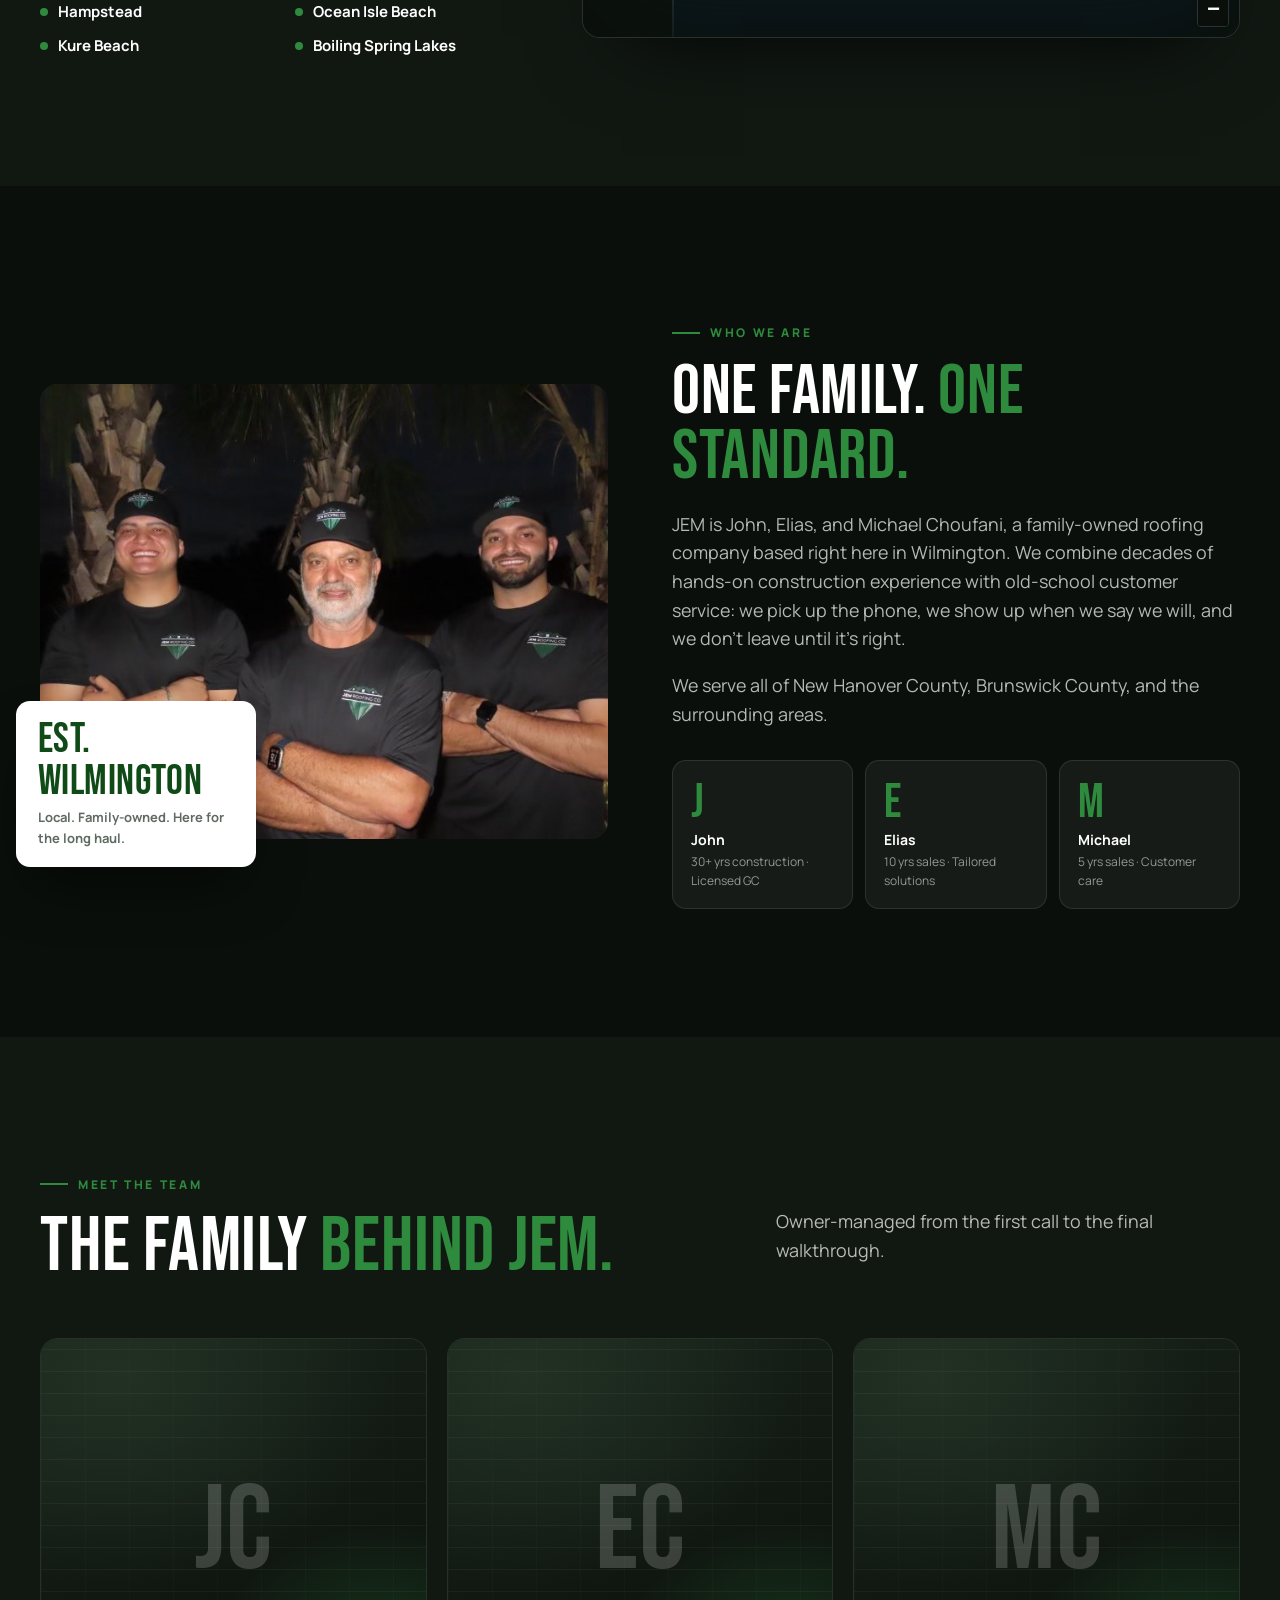
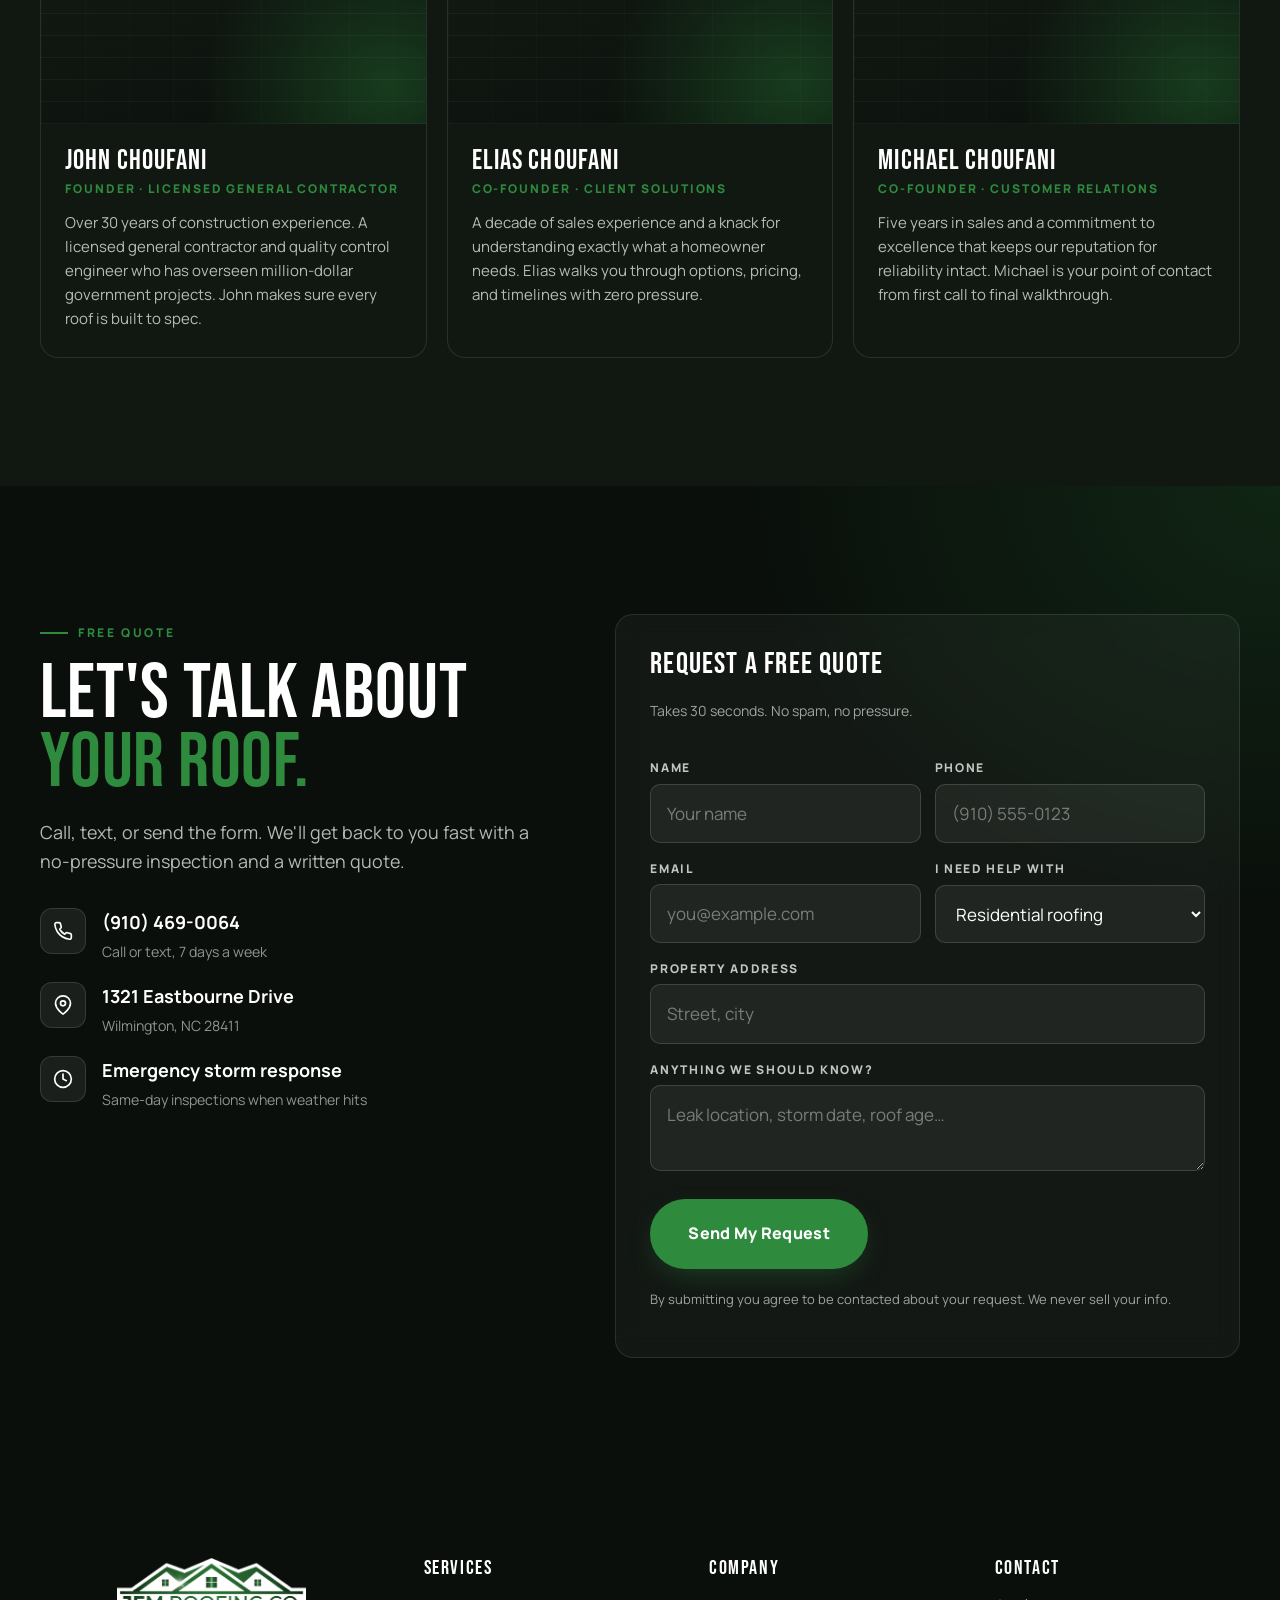
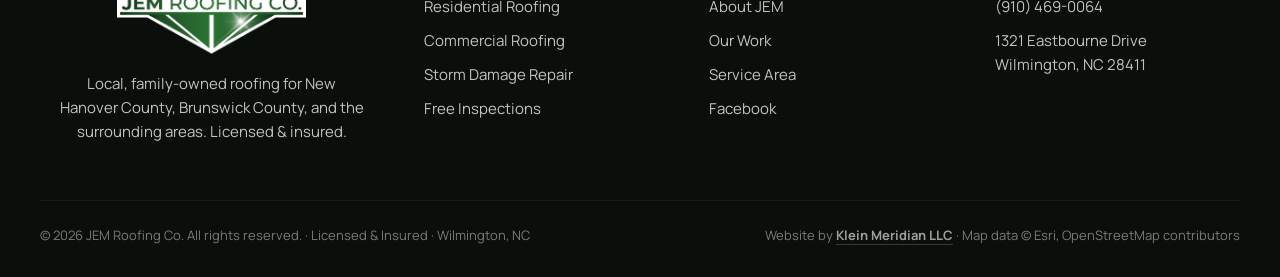
==== commit a673650c: "Desktop hero: vertically center the two cards in the right column Co-Authored-By: Claude Fable 5.1 <" ====
--- a/index.html
+++ b/index.html
@@ -10,9 +10,9 @@
   <link rel="preconnect" href="https://fonts.googleapis.com">
   <link rel="preconnect" href="https://fonts.gstatic.com" crossorigin>
   <link href="https://fonts.googleapis.com/css2?family=Bebas+Neue&family=Manrope:wght@400;500;700;800&display=swap" rel="stylesheet">
-  <link rel="stylesheet" href="assets/vendor/leaflet/leaflet.css?v=52">
-  <link rel="stylesheet" href="css/base.css?v=52">
-  <link rel="stylesheet" href="css/theme.css?v=52">
+  <link rel="stylesheet" href="assets/vendor/leaflet/leaflet.css?v=53">
+  <link rel="stylesheet" href="css/base.css?v=53">
+  <link rel="stylesheet" href="css/theme.css?v=53">
   <meta property="og:title" content="JEM Roofing Co. — Wilmington, NC">
   <meta property="og:description" content="Family-owned. Licensed & insured. 30+ years of experience. Free quotes.">
   <meta property="og:type" content="website">
@@ -373,7 +373,7 @@
 
 
 <script src="assets/vendor/leaflet/leaflet.js"></script>
-<script src="js/main.js?v=52"></script>
-<script src="js/map.js?v=52"></script>
+<script src="js/main.js?v=53"></script>
+<script src="js/map.js?v=53"></script>
 </body>
 </html>
--- a/css/theme.css
+++ b/css/theme.css
@@ -56,6 +56,7 @@
 /* big hip roof seen from below: sits behind the rain, ridge lights up on the same 11s lightning cycle */
 
 .hero-grid { display: grid; grid-template-columns: 1.3fr .8fr; gap: 40px; align-items: end; }
+.hero-side { align-self: center; }
 .hero-badge {
   display: inline-flex; align-items: center; gap: 10px; padding: 8px 14px 8px 8px; border-radius: 999px;
   background: rgba(255,255,255,.08); border: 1px solid rgba(255,255,255,.14); backdrop-filter: blur(8px);
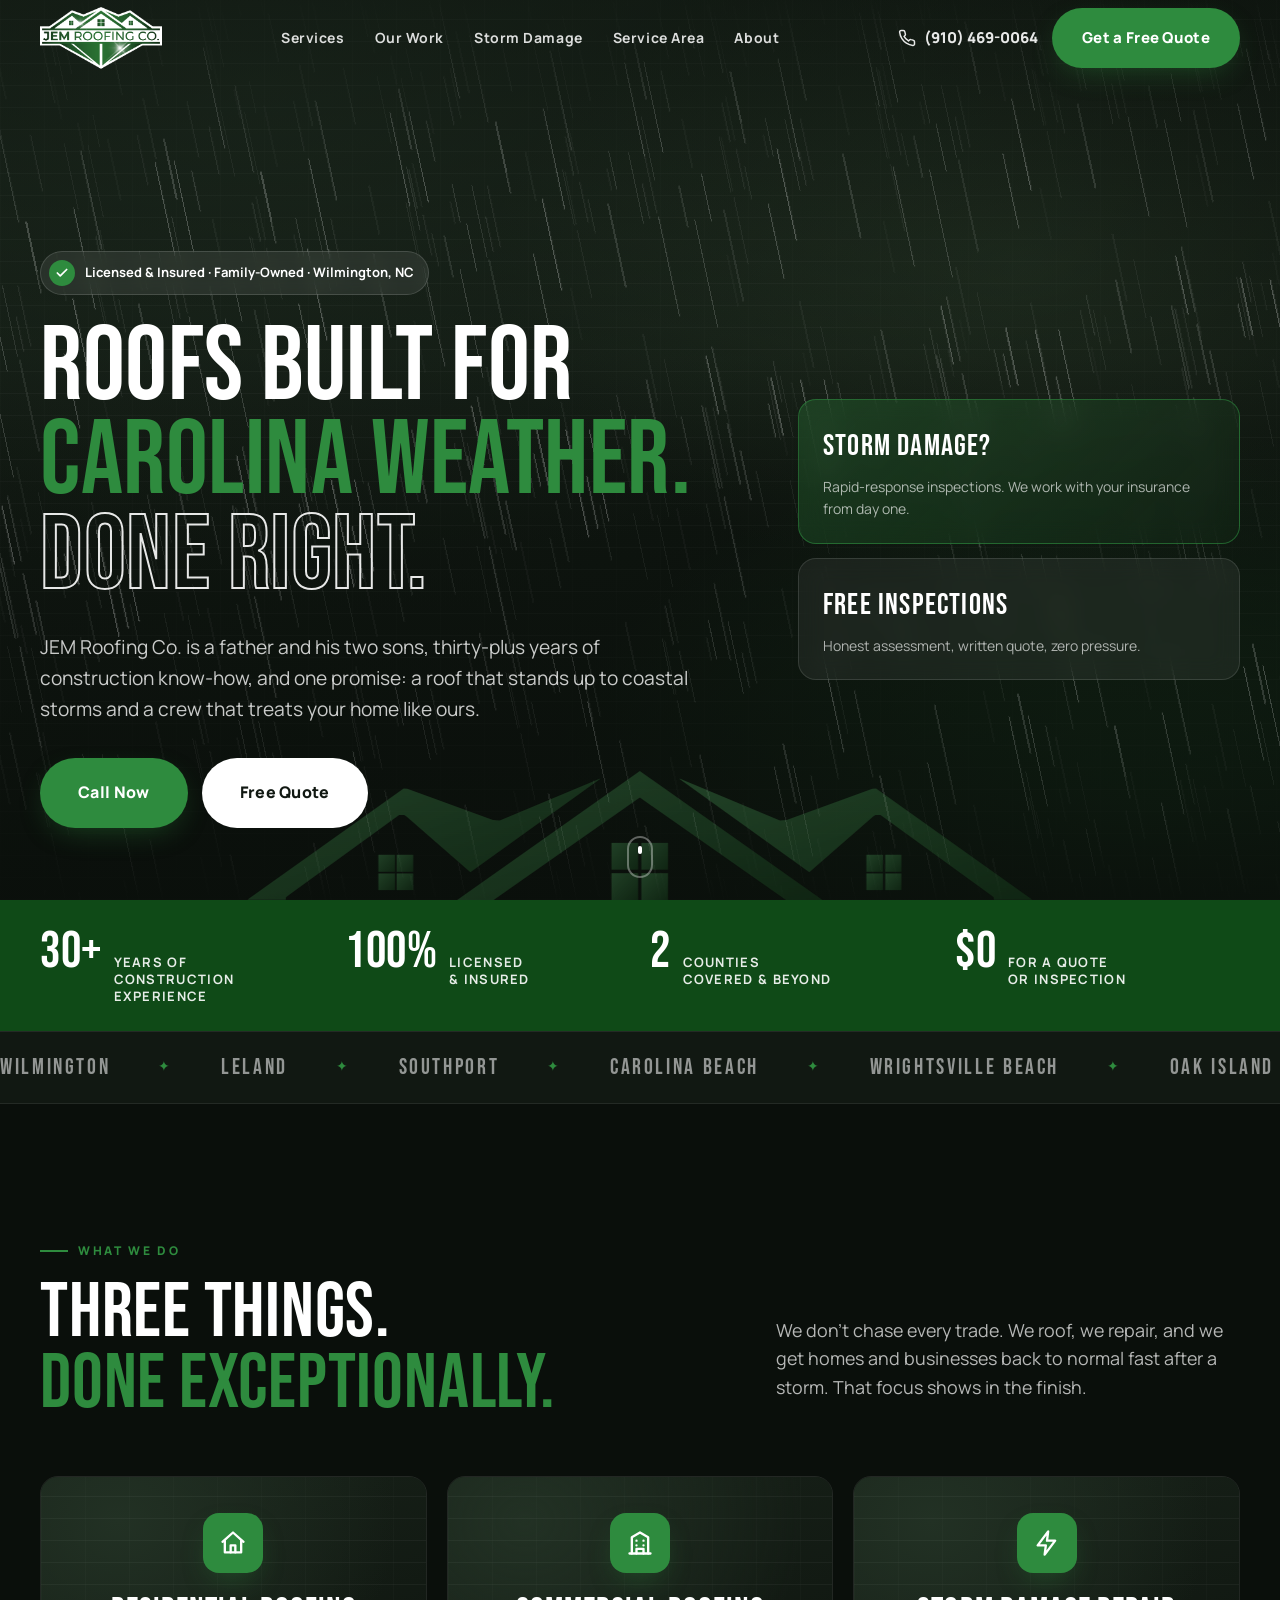
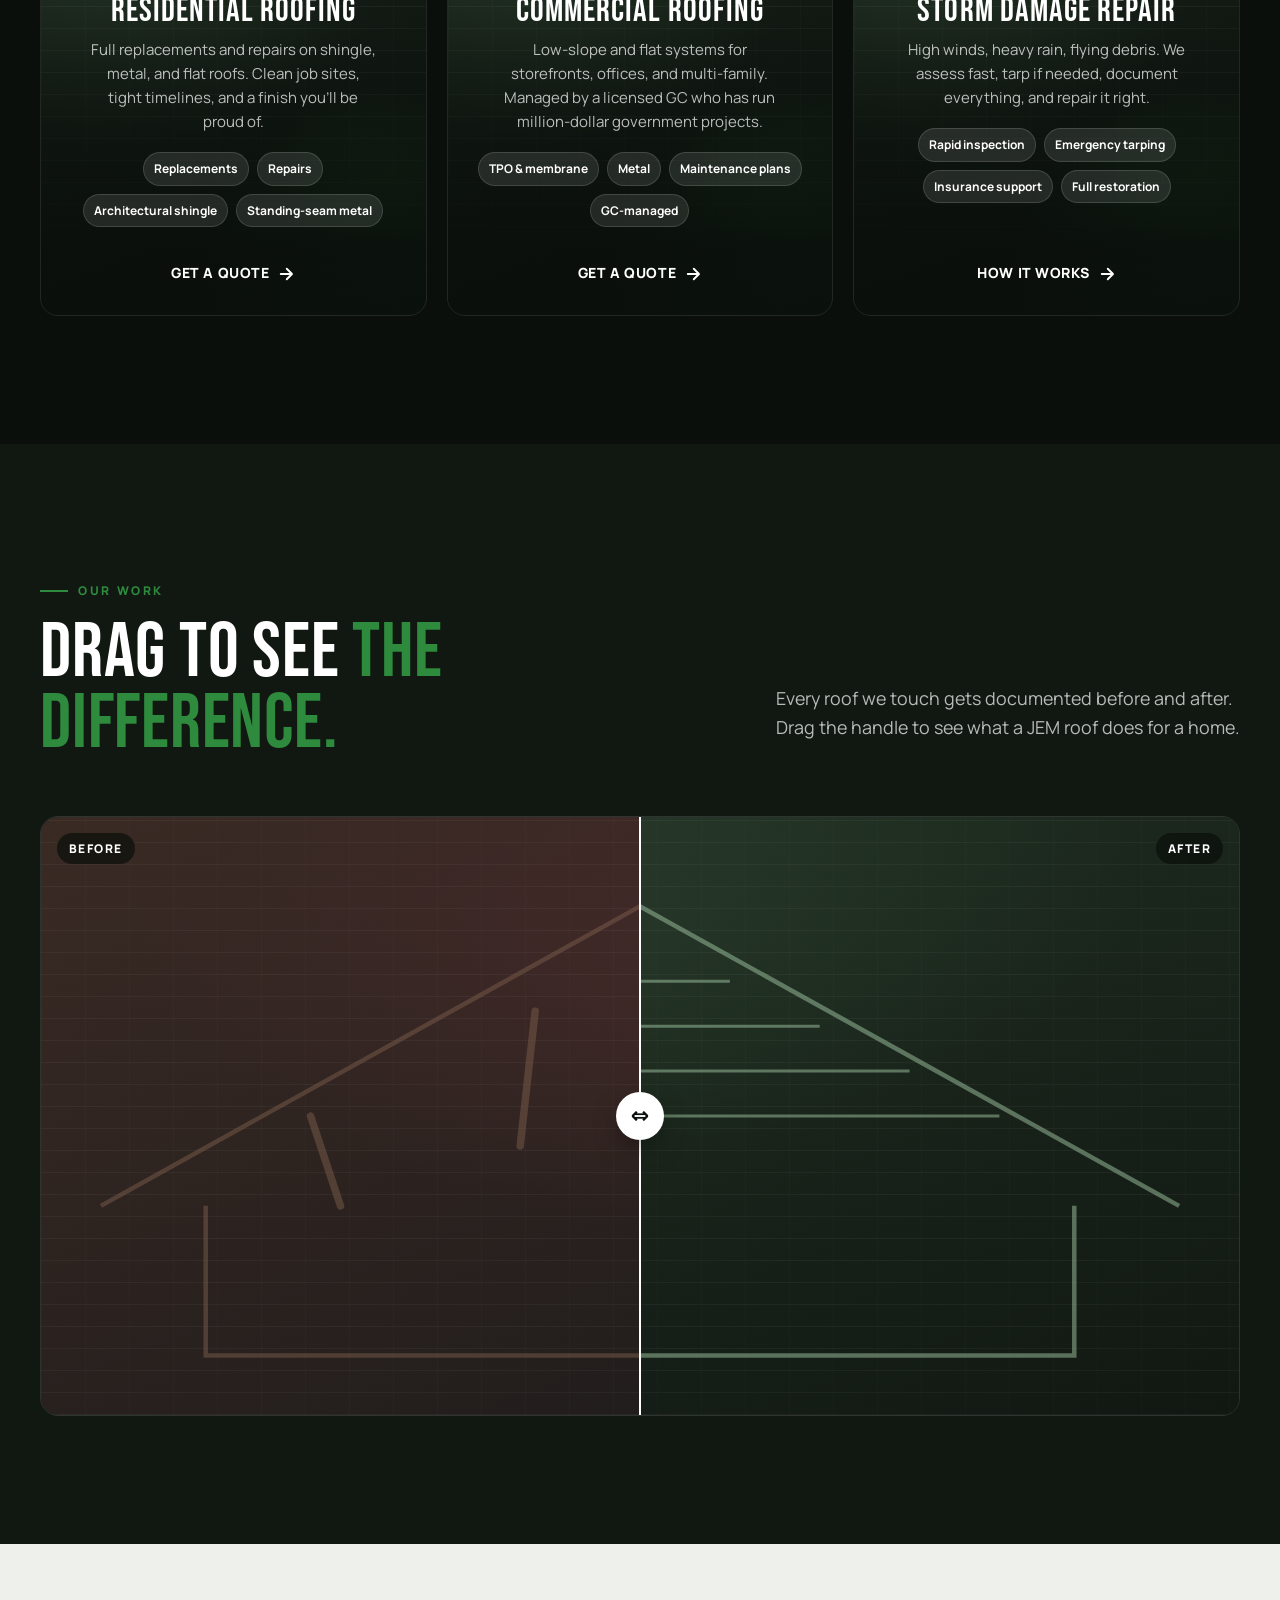
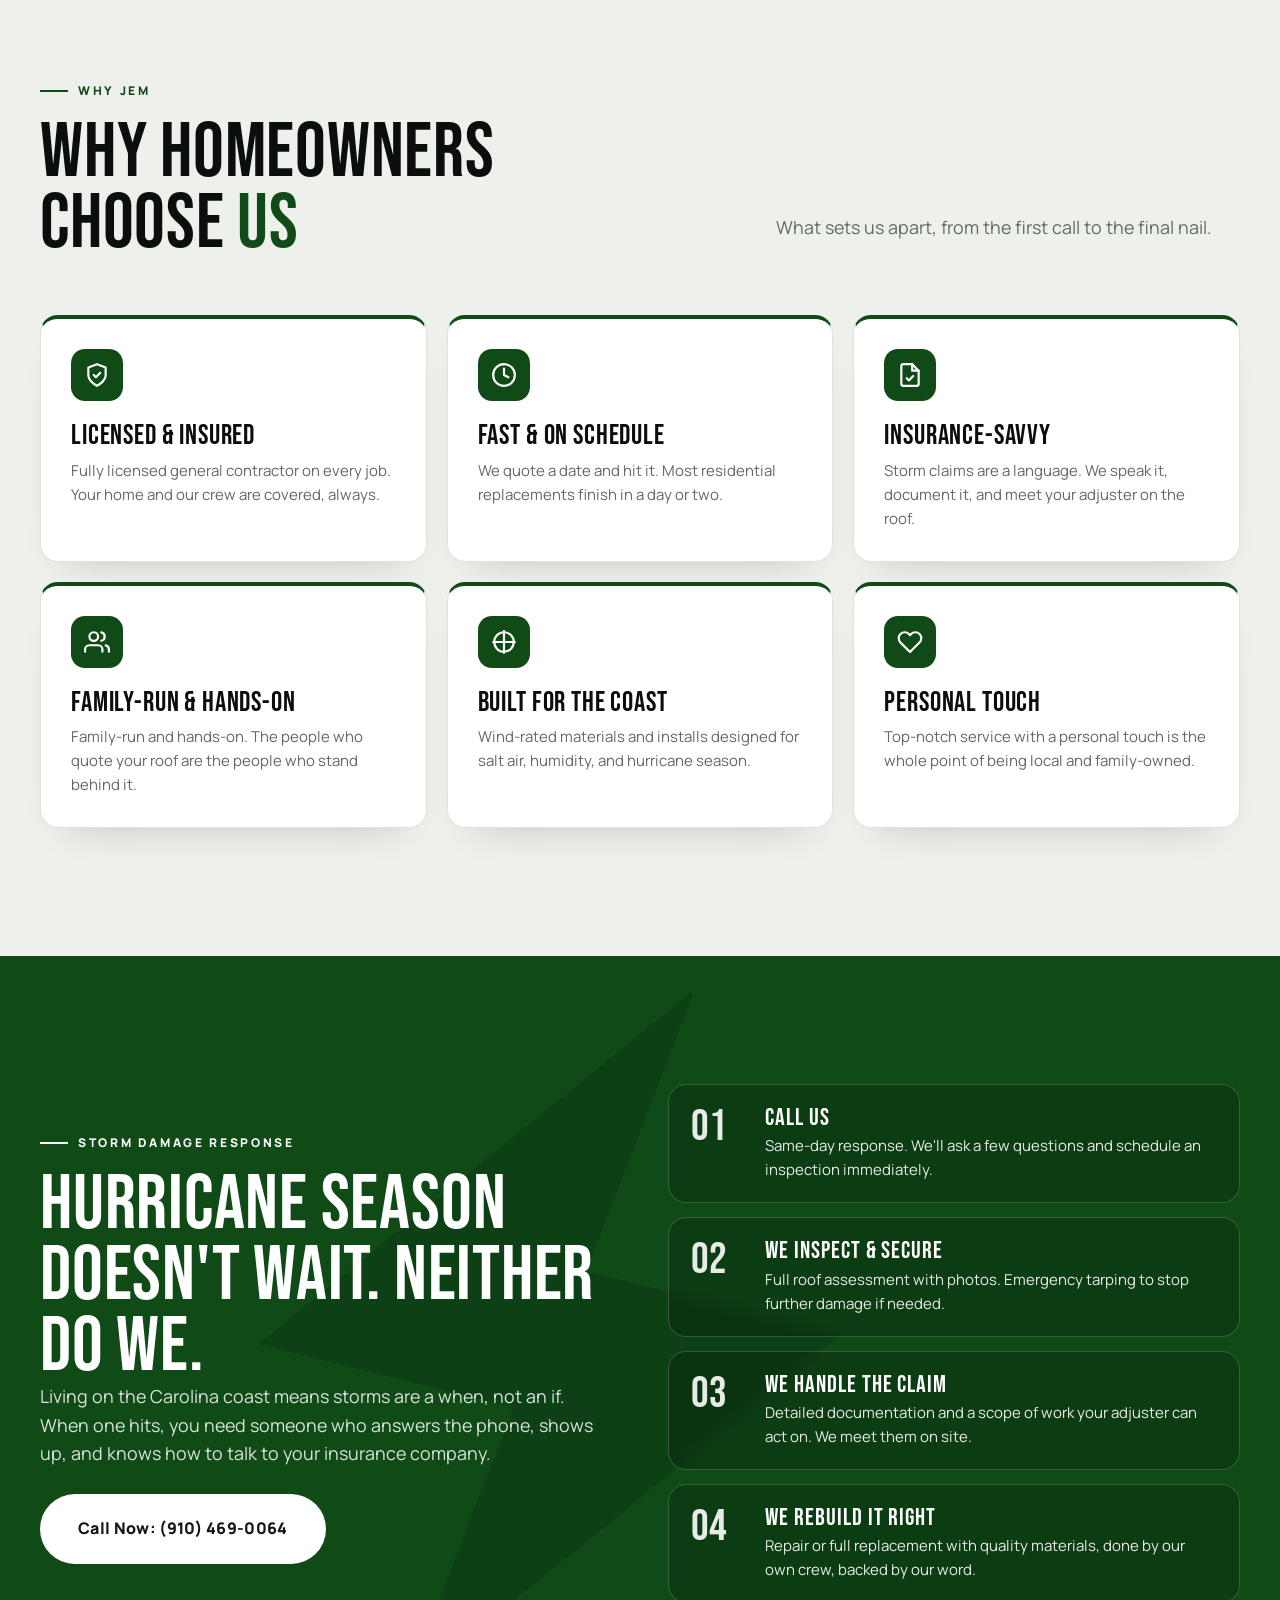
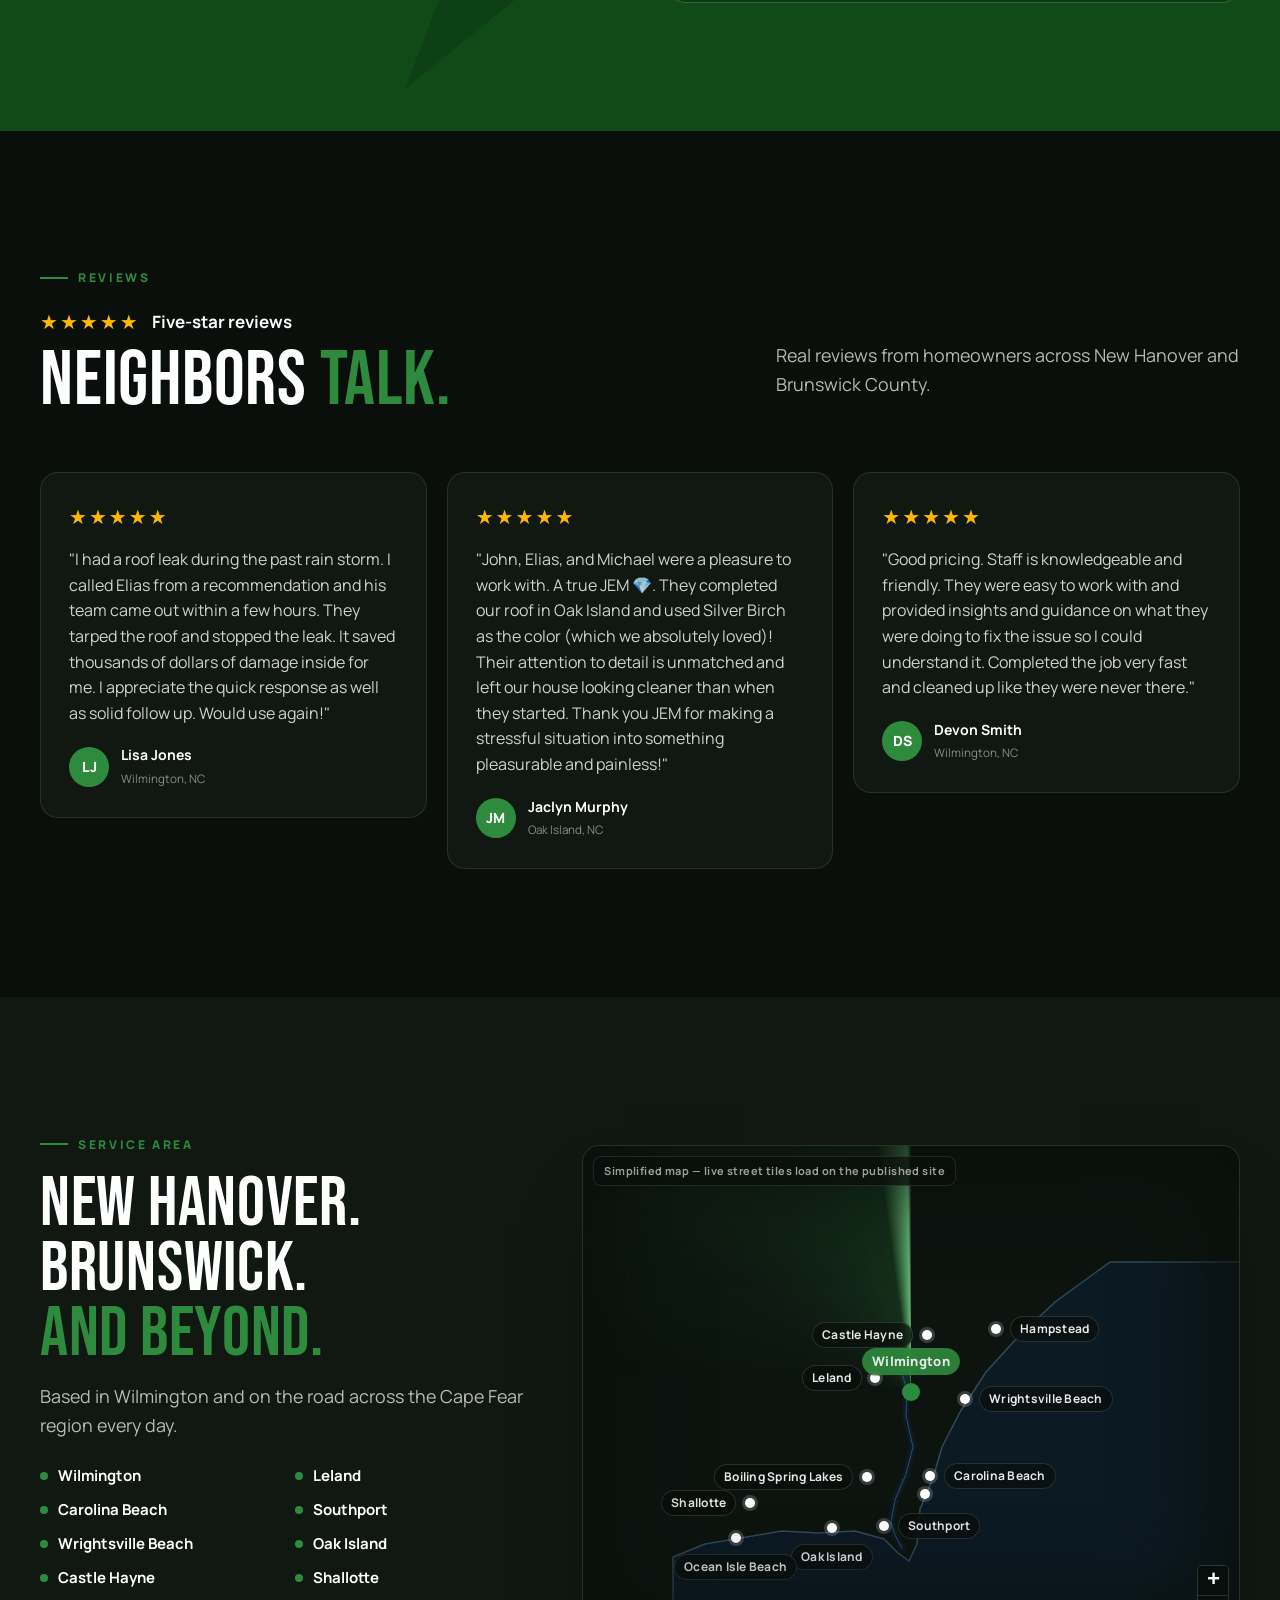
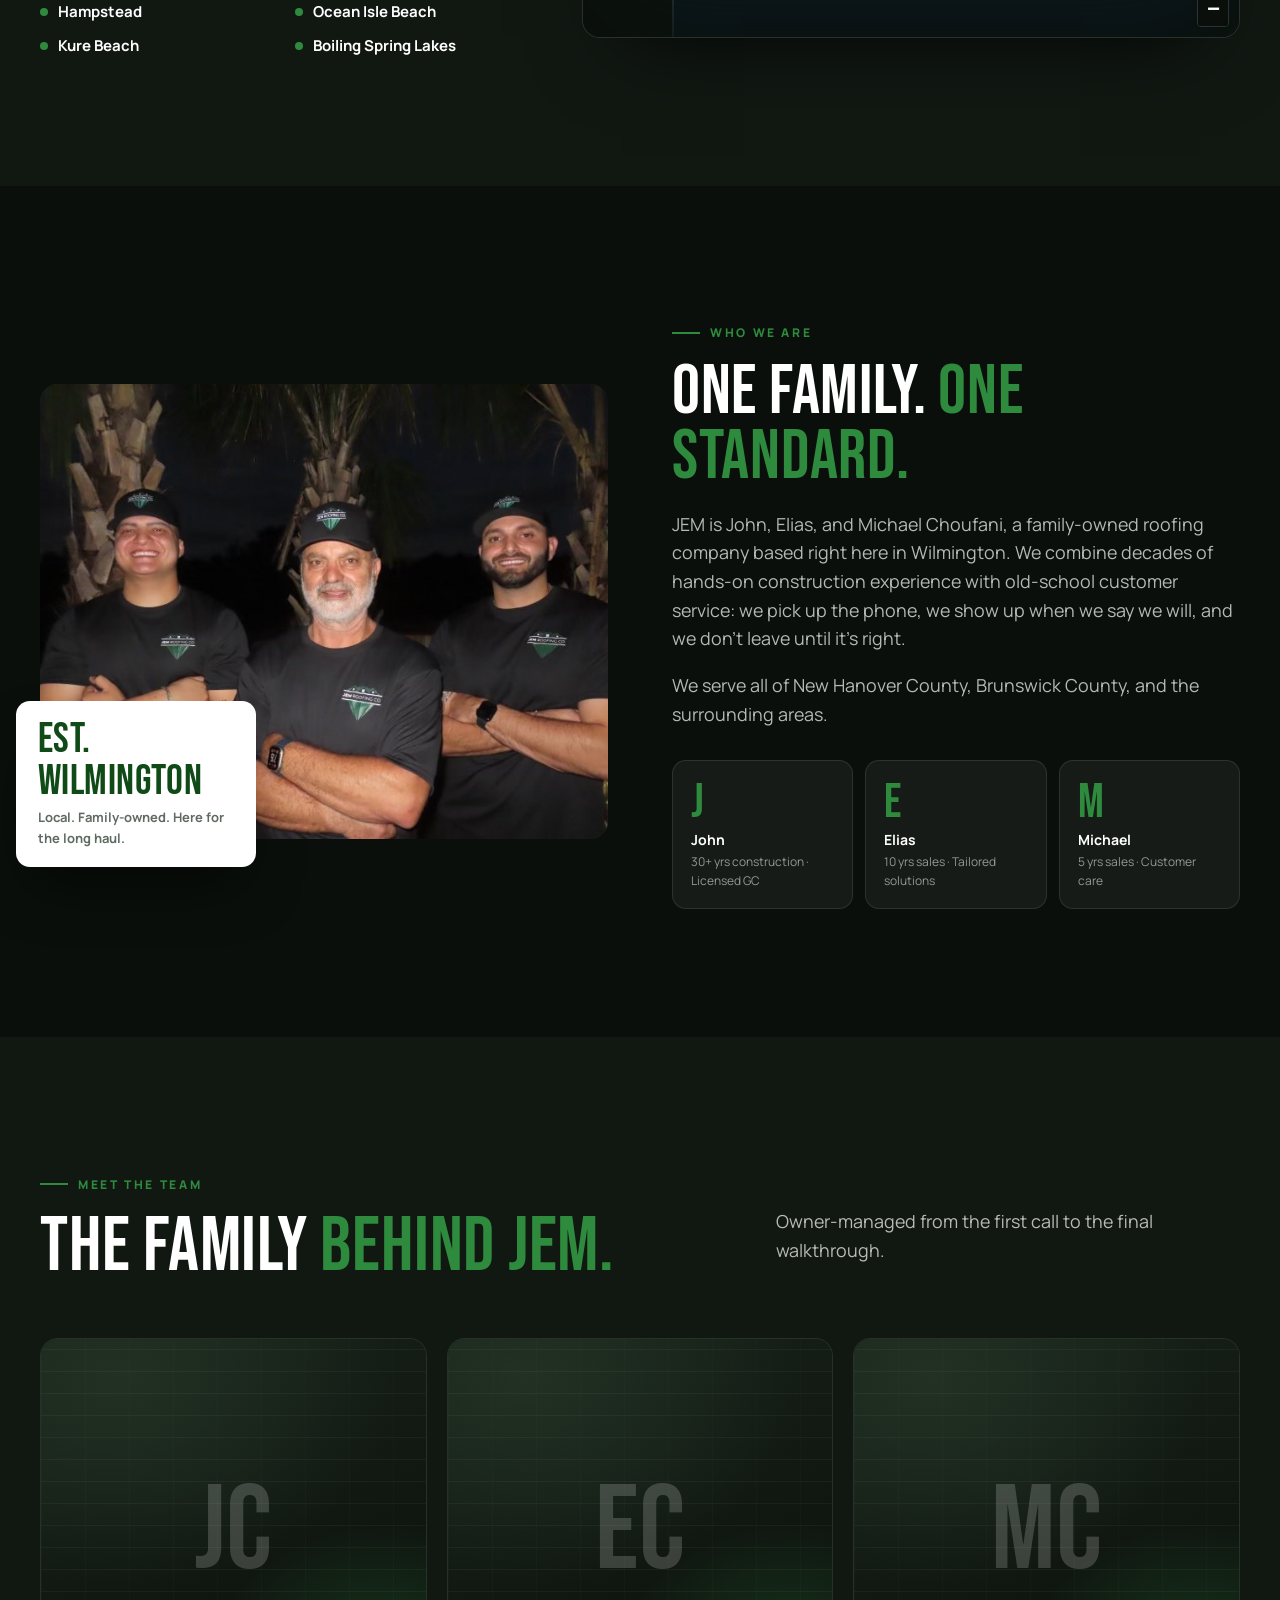
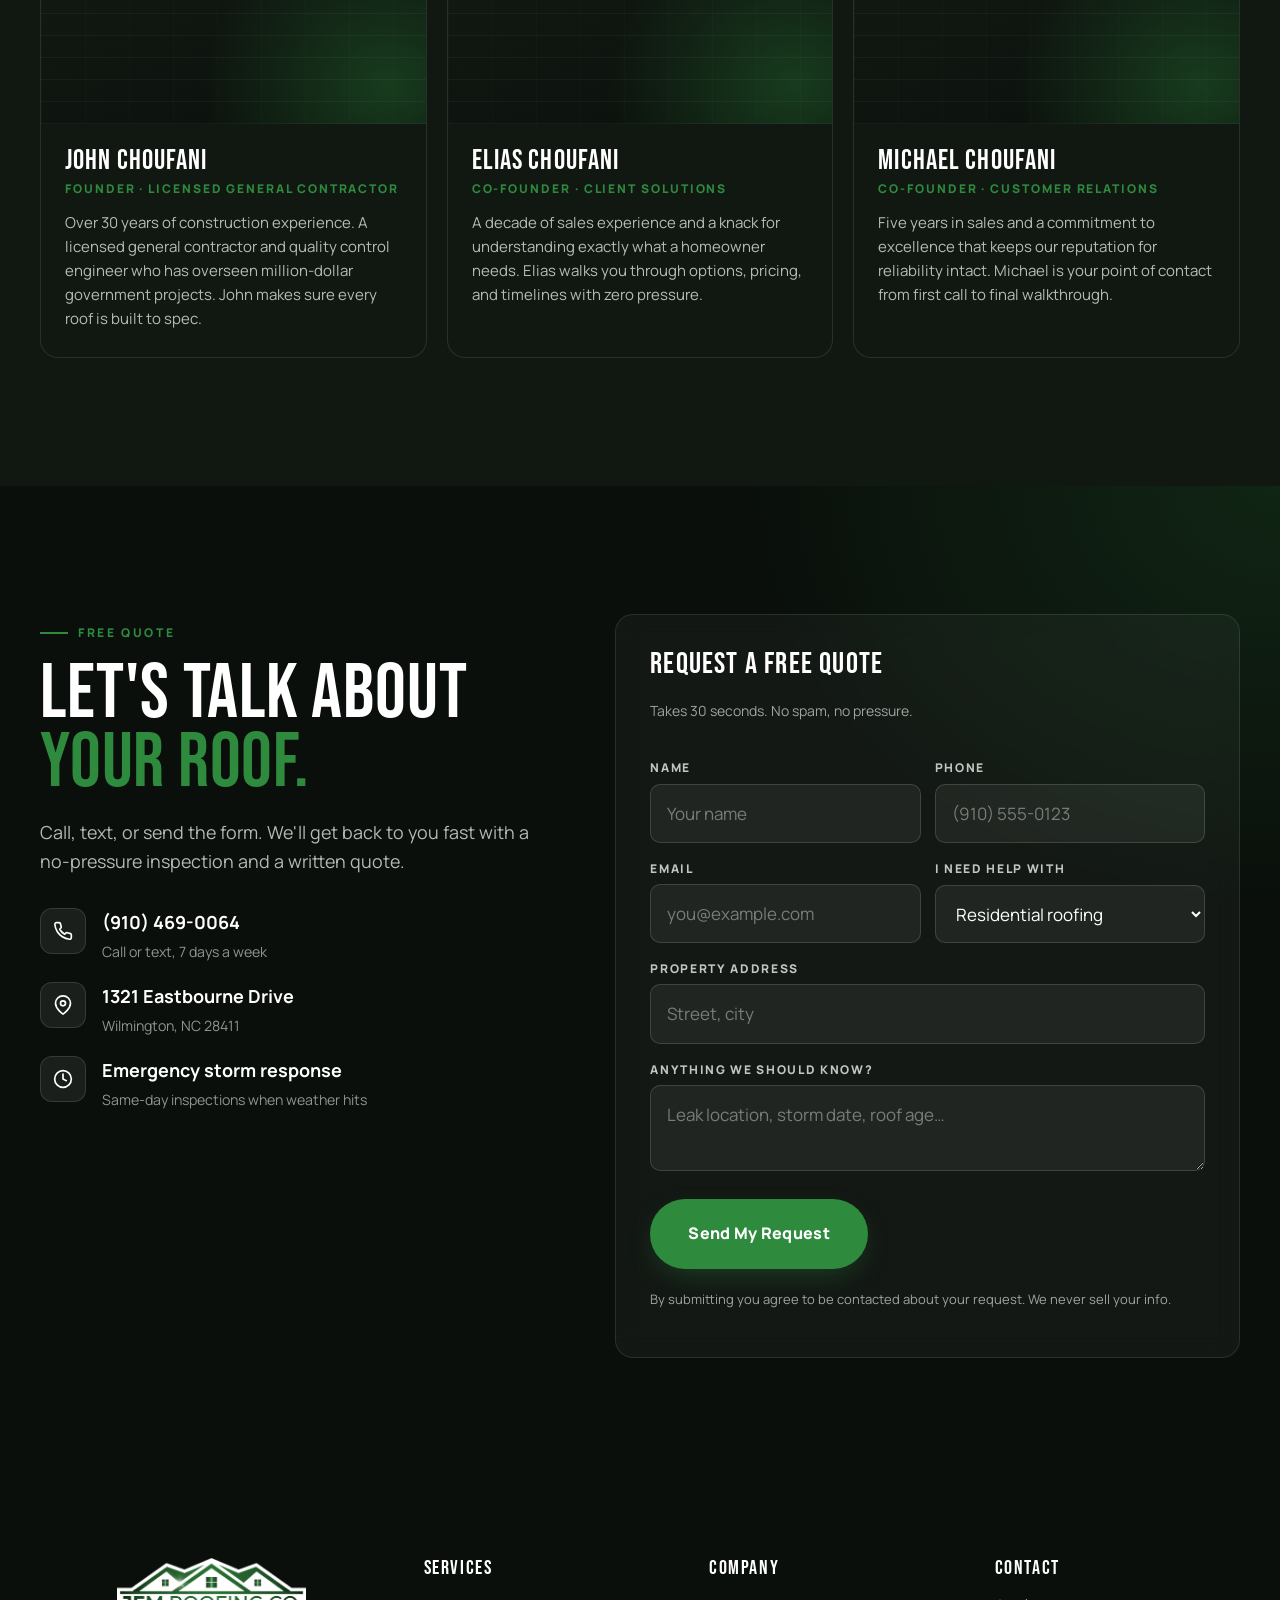
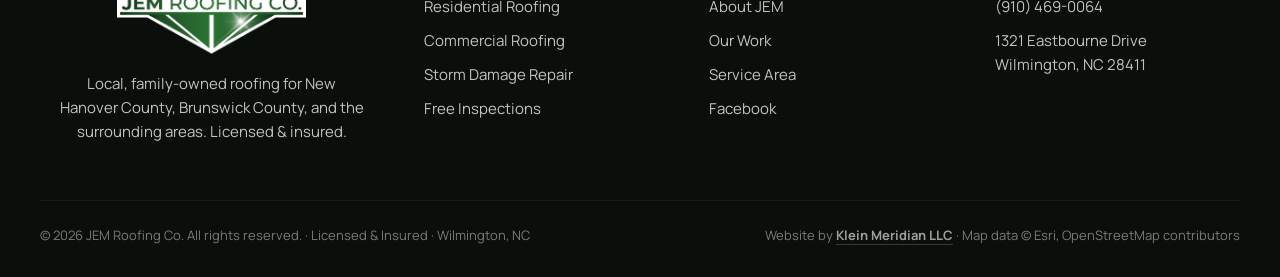
==== commit c91295a3: "Hero: shingle lay for the first two lines, lightning burn-in for "Done right." Co-Authored-By: Claud" ====
--- a/index.html
+++ b/index.html
@@ -10,9 +10,9 @@
   <link rel="preconnect" href="https://fonts.googleapis.com">
   <link rel="preconnect" href="https://fonts.gstatic.com" crossorigin>
   <link href="https://fonts.googleapis.com/css2?family=Bebas+Neue&family=Manrope:wght@400;500;700;800&display=swap" rel="stylesheet">
-  <link rel="stylesheet" href="assets/vendor/leaflet/leaflet.css?v=53">
-  <link rel="stylesheet" href="css/base.css?v=53">
-  <link rel="stylesheet" href="css/theme.css?v=53">
+  <link rel="stylesheet" href="assets/vendor/leaflet/leaflet.css?v=54">
+  <link rel="stylesheet" href="css/base.css?v=54">
+  <link rel="stylesheet" href="css/theme.css?v=54">
   <meta property="og:title" content="JEM Roofing Co. — Wilmington, NC">
   <meta property="og:description" content="Family-owned. Licensed & insured. 30+ years of experience. Free quotes.">
   <meta property="og:type" content="website">
@@ -70,7 +70,7 @@
       <h1 class="display">
         <span class="line lay" style="--d:.4s"><span><span class="w" style="--k:0">Roofs</span> <span class="w" style="--k:1">built</span> <span class="w" style="--k:2">for</span></span></span>
         <span class="line lay" style="--d:.9s"><span class="accent"><span class="w" style="--k:0">Carolina</span> <span class="w" style="--k:1">weather.</span></span></span>
-        <span class="line lay" style="--d:1.85s"><span class="outline"><span class="w" style="--k:0">Done</span> <span class="w" style="--k:1">right.</span></span></span>
+        <span class="line strike"><span class="outline">Done right.</span></span></span>
       </h1>
       <p class="hero-copy hero-enter" style="--d:3.45s">JEM Roofing Co. is a father and his two sons, thirty-plus years of construction know-how, and one promise: a roof that stands up to coastal storms and a crew that treats your home like ours.</p>
       <div class="hero-actions hero-enter" style="--d:4.25s">
@@ -373,7 +373,7 @@
 
 
 <script src="assets/vendor/leaflet/leaflet.js"></script>
-<script src="js/main.js?v=53"></script>
-<script src="js/map.js?v=53"></script>
+<script src="js/main.js?v=54"></script>
+<script src="js/map.js?v=54"></script>
 </body>
 </html>
--- a/css/theme.css
+++ b/css/theme.css
@@ -38,8 +38,18 @@
 .hero h1 .line.lay .w { display: inline-block; opacity: 0; transform: translateY(-.55em) rotate(-2deg); transform-origin: left bottom;
   animation: lay 1.05s cubic-bezier(.2,.9,.3,1.25) forwards; animation-delay: calc(var(--d) + var(--k) * .17s); }
 @keyframes lay { 0% { opacity: 0; transform: translateY(-.55em) rotate(-2deg); } 55% { opacity: 1; } 78% { transform: translateY(.04em) rotate(.4deg); } 100% { opacity: 1; transform: none; } }
-.hero h1 .line.lay:nth-child(3) .w { animation-duration: 1.25s; animation-delay: calc(var(--d) + var(--k) * .26s); }   /* DONE RIGHT lays a touch slower */
-@media (prefers-reduced-motion: reduce) { .hero h1 .line.lay .w { animation: none; opacity: 1; transform: none; } }
+.hero h1 .line.strike { opacity: 0; }
+.hero h1 .line.strike .outline { color: #fff; -webkit-text-stroke-color: #fff; }
+.hero h1 .line.strike.is-lit { animation: burnIn 1.6s ease-out forwards; }
+.hero h1 .line.strike.is-lit .outline { color: transparent; -webkit-text-stroke-color: rgba(255,255,255,.9); transition: color 1.2s ease-out .25s, -webkit-text-stroke-color 1.2s ease-out .25s; }
+@keyframes burnIn {
+  0%   { opacity: 0; text-shadow: 0 0 0 rgba(255,255,255,0); }
+  6%   { opacity: 1; text-shadow: 0 0 40px rgba(255,255,255,.95), 0 0 90px rgba(255,255,255,.5); }
+  14%  { opacity: .55; }
+  22%  { opacity: 1; text-shadow: 0 0 28px rgba(255,255,255,.7); }
+  100% { opacity: 1; text-shadow: 0 0 0 rgba(255,255,255,0); }
+}
+@media (prefers-reduced-motion: reduce) { .hero h1 .line.lay .w { animation: none; opacity: 1; transform: none; } .hero h1 .line.strike { opacity: 1; } }
 @keyframes heroIn { to { opacity: 1; transform: none; } }
 @media (prefers-reduced-motion: reduce) { .hero-enter { animation: none; opacity: 1; transform: none; } }
 
